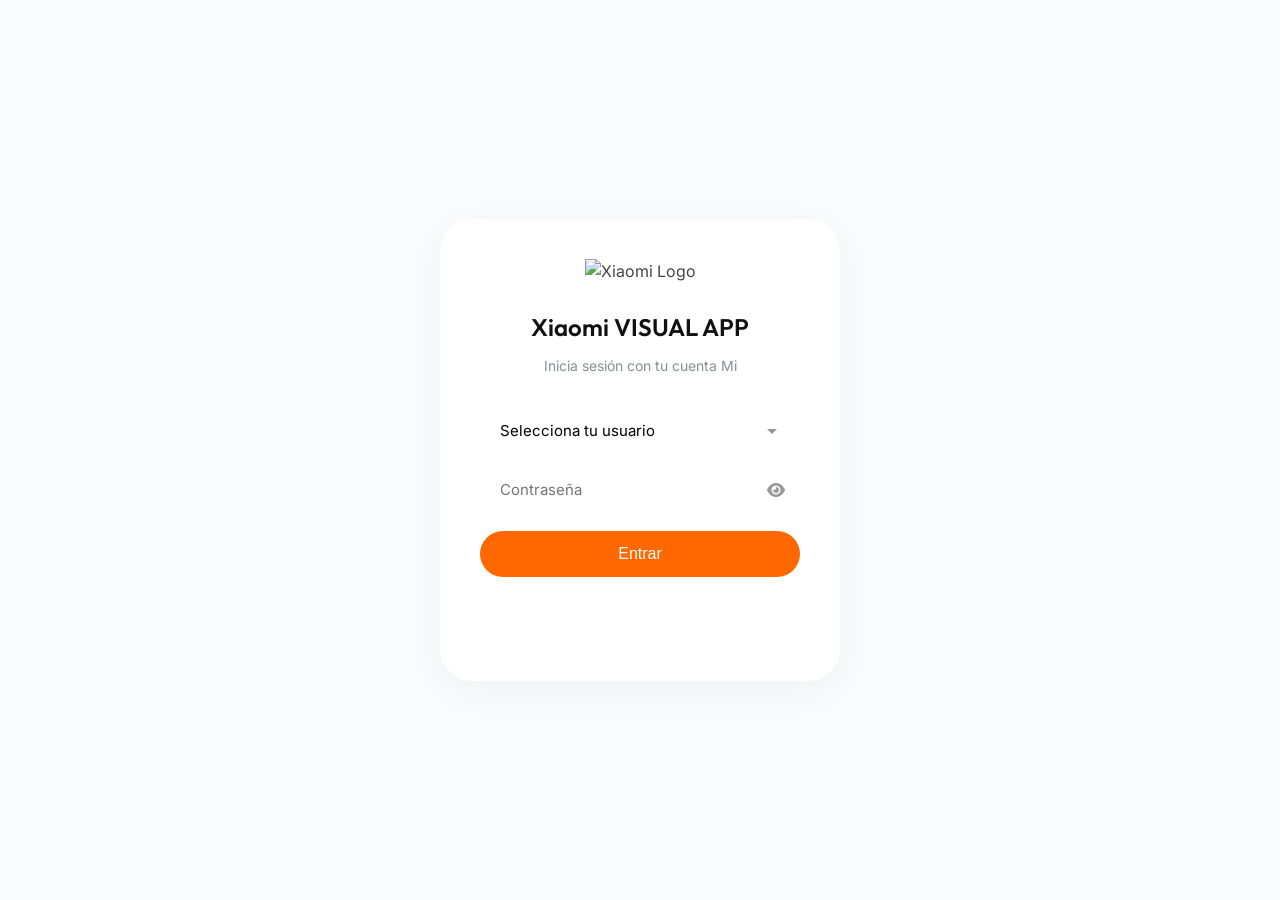
==== index.html @ 2d6f7255 "Add files via upload" ====
<!DOCTYPE html>
<html lang="es">
<head>
    <meta charset="UTF-8">
    <meta name="viewport" content="width=device-width, initial-scale=1.0">
    <title>Xiaomi VISUAL APP</title>
    <link rel="stylesheet" href="style_v128.css?v=143">
    <link href="https://fonts.googleapis.com/css2?family=Inter:wght@300;400;500;600;700&display=swap" rel="stylesheet">
    <link rel="stylesheet" href="https://cdnjs.cloudflare.com/ajax/libs/font-awesome/6.4.0/css/all.min.css">
    <script>
    window.onerror = function(message, source, lineno, colno, error) {
        // Ignorar el molesto y falso "Script error" genérico del navegador causado por bloqueos externos o CORS
        if (String(message).toLowerCase().includes('script error') || lineno === 0) {
            console.warn('⚠️ Aviso de navegador: Ignorado error genérico cross-origin sin contexto.');
            return true; // Evita que salte el banner y silencia el log molesto
        }

        const errorDiv = document.createElement('div');
        errorDiv.style.position = 'fixed';
        errorDiv.style.top = '0';
        errorDiv.style.left = '0';
        errorDiv.style.width = '100%';
        errorDiv.style.background = '#ff4d4f';
        errorDiv.style.color = 'white';
        errorDiv.style.padding = '15px';
        errorDiv.style.zIndex = '999999';
        errorDiv.style.fontSize = '14px';
        errorDiv.style.fontWeight = 'bold';
        errorDiv.style.textAlign = 'center';
        errorDiv.style.boxShadow = '0 4px 10px rgba(0,0,0,0.3)';
        errorDiv.innerHTML = '🚨 ERROR ENCONTRADO: ' + message + ' <br><small>Archivo: ' + source + ' | Línea: ' + lineno + '</small>';
        if (document.body) {
            document.body.appendChild(errorDiv);
        } else if (document.documentElement) {
            document.documentElement.appendChild(errorDiv);
        }
        return false;
    };
    </script>
    <link rel="manifest" href="./manifest.json">
    <script src="https://cdnjs.cloudflare.com/ajax/libs/html2pdf.js/0.10.1/html2pdf.bundle.min.js"></script>
    <script src="https://cdnjs.cloudflare.com/ajax/libs/exceljs/4.3.0/exceljs.min.js"></script>
</head>
<body>
    <div id="login-container" class="view">
        <div class="login-card">
            <img src="logo.png" alt="Xiaomi Logo" class="logo">
            <h1>Xiaomi VISUAL APP</h1>
            <p>Inicia sesión con tu cuenta Mi</p>
            <form id="login-form">
                <select id="login-usuario" required>
                    <option value="" disabled selected>Usuario</option>
                </select>
                <div class="password-container" style="position: relative; width: 100%; margin-bottom: 20px;">
                    <input type="password" id="login-password" placeholder="Contraseña" required style="width: 100%; padding-right: 40px; box-sizing: border-box; margin-bottom: 0;">
                    <i class="fas fa-eye" id="toggle-password" style="position: absolute; right: 15px; top: 50%; transform: translateY(-50%); cursor: pointer; color: #999;"></i>
                </div>
                <button type="submit" class="btn-primary">Entrar</button>
            </form>
            <p id="login-error" class="error-msg"></p>
        </div>
    </div>

    <!-- Main App Container (Hidden by default) -->
    <div id="app-container" class="view hidden">
        <!-- Mobile Top Bar fixed at the top -->
        <header class="mobile-top-bar">
            <div class="mobile-logo-area" style="cursor: pointer;" onclick="document.querySelector('.sidebar-header').click()">
                <img src="logo.png" alt="Logo">
                <span>Xiaomi VISUAL APP</span>
            </div>
            <button id="mobile-logout-btn" class="mobile-logout-icon" title="Cerrar Sesión" onclick="document.getElementById('logout-btn').click()">
                <i class="fas fa-sign-out-alt"></i>
            </button>
        </header>

        <nav class="sidebar">
            <div class="sidebar-header" style="cursor: pointer;">
                <img src="logo.png" alt="Logo">
                <span>Xiaomi VISUAL APP</span>
            </div>
            <ul class="nav-links">
                <li data-target="dashboard" class="active"><i class="fas fa-chart-line"></i> Dashboard</li>
                <li data-target="reportes"><i class="fas fa-clipboard-list"></i> Incidencias</li>
                <!-- <li data-target="lanzamientos"><i class="fas fa-rocket"></i> Lanzamientos</li> -->
                <li data-target="materiales"><i class="fas fa-store"></i> Tiendas</li>
                <li data-target="mensajes" style="position:relative;">
                    <i class="fas fa-bell"></i> Mensajes
                    <span id="msg-nav-badge" class="nav-badge">0</span>
                </li>
                <li id="install-app-btn" style="display: none; background: var(--mi-orange); color: white;"><i class="fas fa-download"></i> Instalar App</li>
                <li id="enable-notif-btn" style="display: none; background: #28a745; color: white;"><i class="fas fa-comment-dots"></i> Activar Alertas</li>
                <li id="logout-btn" class="logout-item"><i class="fas fa-sign-out-alt"></i> Cerrar Sesión</li>
            </ul>
        </nav>

        <main class="content">
            <header class="top-bar">
                <h2 id="view-title">Dashboard</h2>
                <div class="user-info hidden" style="display:none !important;">
                    <span id="user-name">Usuario</span>
                    <span id="user-badge" class="badge">Estandar</span>
                </div>
            </header>

            <!-- View: Dashboard - OVERHAULED PREMIUM -->
            <section id="view-dashboard" class="sub-view">
                
                <div class="dashboard-hero-welcome">
                    <h1 id="welcome-msg">¡Hola, Usuario! ✨</h1>
                    <p><i class="fa fa-chart-line" style="color: var(--mi-orange);"></i> Panel de reportes y lanzamientos</p>
                </div>

                <!-- SECTION 1: INCIDENCIAS GENERALES -->
                <h3 style="margin: 1rem 0; font-size: 1.1rem; color: var(--mi-gray-dark); display: flex; align-items: center; gap: 8px;">
                    <i class="fa fa-chart-pie" style="color: var(--mi-orange)"></i> Resumen Incidencias
                </h3>
                
                <div class="dashboard-grid-composite">
                    <!-- Big Hero Left: Total Global Reports -->
                    <div class="hero-stat-card" onclick="openDashboardModal('all')" style="cursor: pointer; background: linear-gradient(135deg, #fff 0%, #f9f9f9 100%); padding: 2rem;">
                        <span id="stat-total" class="hero-val" style="color: var(--mi-black);">0</span>
                        <small style="margin-top: 1rem; font-weight: 600; color: var(--mi-orange); letter-spacing: 0.5px;">Reportes Totales</small>
                    </div>

                    <!-- Quad Grid Right: Incident Focus (Remapped to User Spec) -->
                    <div class="sub-grid-quad">
                        <div class="stat-card" onclick="openDashboardModal('abierta')" style="cursor:pointer;">
                            <h3><i class="fa fa-exclamation-circle" style="color: #ff4d4f;"></i> Abierta</h3>
                            <p id="stat-incidents-open" style="color: #ff4d4f; font-size: 1.8rem;">0</p>
                        </div>
                        <div class="stat-card" onclick="openDashboardModal('gestionado')" style="cursor:pointer;">
                            <h3><i class="fa fa-hourglass-half" style="color: #faad14;"></i> Gestionado</h3>
                            <p id="stat-incidents-pending" style="color: #faad14; font-size: 1.8rem;">0</p>
                        </div>
                        <div class="stat-card" onclick="openDashboardModal('solucionado')" style="cursor:pointer;">
                            <h3><i class="fa fa-check-circle" style="color: #2ecc71;"></i> Solucionado</h3>
                            <p id="stat-incidents-solved" style="color: #2ecc71; font-size: 1.8rem;">0</p>
                        </div>
                    </div>
                </div> <!-- CLOSE dashboard-grid-composite -->

                <!-- SECTION: DASHBOARD POR CATEGORÍA -->
                <div style="margin-top: 2rem; border-top: 1px solid #eee; padding-top: 2rem;">
                    <div style="display: flex; flex-direction: column; gap: 15px; margin-bottom: 1.5rem;">
                        <h3 style="margin: 0; font-size: 1.1rem; color: var(--mi-gray-dark); display: flex; align-items: center; gap: 8px;">
                            <i class="fa fa-layer-group" style="color: var(--mi-orange)"></i> Incidencias por Categoría
                        </h3>
                    </div>
                    
                    <div class="sub-grid-quad">
                        <div class="stat-card" style="cursor:pointer;" onclick="openDashboardModal('all', 'mobiliario')">
                            <h3><span style="display:inline-block; width: 18px; height: 15px; border-top: 4px solid #1890ff; border-left: 3px solid #1890ff; border-right: 3px solid #1890ff; margin-right: 8px; vertical-align: middle; position: relative; top: -2px; border-radius: 3px 3px 0 0;"></span> Mobiliario</h3>
                            <p id="dash-cat-mobiliario" style="color: #1890ff; font-size: 2rem;">0</p>
                        </div>
                        <div class="stat-card" style="cursor:pointer;" onclick="openDashboardModal('all', 'dispositivo')">
                            <h3><i class="fa fa-mobile-alt" style="color: #52c41a;"></i> Dispositivo</h3>
                            <p id="dash-cat-dispositivo" style="color: #52c41a; font-size: 2rem;">0</p>
                        </div>
                        <div class="stat-card" style="cursor:pointer;" onclick="openDashboardModal('all', 'pantalla')">
                            <h3><i class="fa fa-tv" style="color: #722ed1;"></i> Pantalla Digital</h3>
                            <p id="dash-cat-pantalla" style="color: #722ed1; font-size: 2rem;">0</p>
                        </div>
                        <div class="stat-card" style="cursor:pointer;" onclick="openDashboardModal('all', 'lona')">
                            <h3><i class="fa fa-image" style="color: #faad14;"></i> Lonas</h3>
                            <p id="dash-cat-lonas" style="color: #faad14; font-size: 2rem;">0</p>
                        </div>
                    </div>
                </div>

                <!-- SECTION 2: PROGRESO DE LANZAMIENTOS (SOLO LECTURA) - OCULTO TEMPORALMENTE -->
                <div style="display: none; margin-top: 3rem; border-top: 1px solid #eee; padding-top: 2rem;">
                    <div style="display: flex; flex-direction: column; gap: 15px; margin-bottom: 1.5rem;">
                        <h3 style="margin: 0; font-size: 1.1rem; color: var(--mi-gray-dark); display: flex; align-items: center; gap: 8px;">
                            <i class="fa fa-rocket" style="color: var(--mi-orange)"></i> Progreso de Lanzamientos
                        </h3>
                        <div id="admin-launch-filters" style="display: none; grid-template-columns: 1fr 1fr auto; gap: 8px; width: 100%;">
                            <select id="dash-internal-cuenta" class="capsule-select" style="height: 36px; padding: 0 8px; font-size: 12px; width: 100%;" onchange="window.renderDashboardLaunches()">
                                <option value="all">Cuentas</option>
                            </select>
                            <select id="dash-internal-usuario" class="capsule-select" style="height: 36px; padding: 0 8px; font-size: 12px; width: 100%;" onchange="window.renderDashboardLaunches()">
                                <option value="all">Usuarios</option>
                            </select>
                            <button class="capsule-search-btn" onclick="refreshAllDashboardData()" title="Recargar" style="height: 36px; width: 36px; display: flex; align-items: center; justify-content: center;">
                                <i class="fa fa-sync-alt"></i>
                            </button>
                        </div>
                    </div>
                    
                    <div id="dashboard-launch-grid" style="display: grid; grid-template-columns: 1fr 1fr 1fr; grid-template-rows: auto auto; gap: 15px; margin-top: 15px;">
                        <div class="stat-card" onclick="window.filterLaunchStores('all')" style="cursor:pointer; grid-row: span 2; grid-column: span 1; display: flex; flex-direction: column; justify-content: center; align-items: center; text-align: center;">
                            <h3><i class="fa fa-bullseye" style="color: #1890ff;"></i> Asignadas</h3>
                            <p id="dash-launch-total" style="color: #1890ff; font-size: 3rem; margin-top: 15px;">0</p>
                        </div>
                        <div class="stat-card" onclick="window.filterLaunchStores('done')" style="cursor:pointer; grid-row: span 1; grid-column: span 1; display: flex; flex-direction: column; align-items: center; text-align: center;">
                            <h3><i class="fa fa-check-circle" style="color: #52c41a;"></i> Realizadas</h3>
                            <p id="dash-launch-done" style="color: #52c41a; font-size: 1.8rem; margin-top: 10px;">0</p>
                        </div>
                        <div class="stat-card" onclick="window.filterLaunchStores('pending')" style="cursor:pointer; grid-row: span 1; grid-column: span 1; display: flex; flex-direction: column; align-items: center; text-align: center;">
                            <h3><i class="fa fa-clock" style="color: #faad14;"></i> Pendientes</h3>
                            <p id="dash-launch-pending" style="color: #faad14; font-size: 1.8rem; margin-top: 10px;">0</p>
                        </div>
                        <div class="stat-card" style="grid-row: span 1; grid-column: span 2; background: linear-gradient(135deg, #1890ff 0%, #00bcd4 100%); border: none; display: flex; flex-direction: column; align-items: center; justify-content: center;">
                            <h3 style="color: rgba(255,255,255,0.9); border-bottom: none;"><i class="fa fa-chart-pie" style="color: white;"></i> Avance Total</h3>
                            <p id="dash-launch-percent" style="color: white; font-size: 2.2rem; margin-top: 5px;">0%</p>
                        </div>
                    </div>
                </div>
            </section>


            <!-- View: Reporte Incidencia -->
            <section id="view-reportes" class="sub-view hidden">
                <div class="procedure-container">
                    
                    <!-- BANNER DE ALERTA MODO EDICIÓN -->
                    <div id="editing-mode-banner" class="hidden" style="background: #fff1f0; border: 1px solid #ffa39e; padding: 12px; border-radius: 6px; display: none; align-items: center; justify-content: space-between; margin-bottom: 1.5rem;">
                        <div style="display: flex; align-items: center; gap: 8px; color: #cf1322; font-weight: 600; font-size: 13px;">
                            <i class="fa fa-edit"></i> MODO EDICIÓN: Modificando un reporte ya existente.
                        </div>
                        <button onclick="cancelEditMode()" style="background: transparent; border: 1px solid #cf1322; color: #cf1322; border-radius: 4px; padding: 3px 8px; font-size: 11px; cursor: pointer;">
                            Cancelar y crear nuevo
                        </button>
                    </div>

                    <!-- Paso 0: Selección de Cuenta y Centro -->
                    <div class="level-box active" id="incident-selection-box">
                        <div class="form-grid-2col">
                            <div class="form-group">
                                <label>Cuenta</label>
                                <select class="form-control capsule-select" id="incident-cuenta" onchange="filterStoresByAccount('incident', this.value)">
                                    <option value="" disabled selected>Cargando cuentas...</option>
                                </select>
                            </div>
                            <div class="form-group">
                                <label>Centro</label>
                                <select class="form-control capsule-select" id="incident-centro" onchange="startIncidentProcedure(this.value)" disabled>
                                    <option value="" disabled selected>Primero elige cuenta</option>
                                </select>
                            </div>
                        </div>
                    </div>

                    <!-- Nivel 1: Selección de Categoría Principal -->
                    <div id="category-selection" class="level-box hidden" data-level="1" style="margin-top: 2rem;">
                        <span class="level-label">Categoría</span>
                        <div class="bubble-group">
                            <button class="bubble-btn furniture" onclick="chooseMainCategory('furniture', this)" style="border-color: #1890ff; color: #1890ff;">
                                <span style="display:inline-block; width: 14px; height: 12px; border-top: 3px solid currentColor; border-left: 2px solid currentColor; border-right: 2px solid currentColor; margin-right: 6px; vertical-align: middle; position: relative; top: -1px; border-radius: 2px 2px 0 0;"></span> Mobiliario
                            </button>
                            <button class="bubble-btn device" onclick="chooseMainCategory('device', this)" style="border-color: #52c41a; color: #52c41a;">
                                <i class="fas fa-mobile-alt" style="margin-right: 6px;"></i> Dispositivo
                            </button>
                            <button class="bubble-btn screen" onclick="chooseMainCategory('screen', this)" style="border-color: #722ed1; color: #722ed1;">
                                <span style="display:inline-block; width: 10px; height: 16px; border: 2px solid currentColor; border-radius: 2px; margin-right: 6px; vertical-align: text-bottom; position: relative; top: -2px;"></span> Pantalla Digital
                            </button>
                            <button class="bubble-btn lona" onclick="chooseMainCategory('lona', this)" style="border-color: #ff4d4f; color: #ff4d4f;">
                                <span style="display:inline-block; width: 16px; height: 10px; border: 2px solid currentColor; border-radius: 2px; margin-right: 6px; vertical-align: middle; position: relative;"></span> Lona
                            </button>
                        </div>
                    </div>

                    <div id="furniture-procedure" class="hidden" style="margin-top: 2rem;">
                        <div class="procedure-col furniture-col" style="width: 100%;">
                            <div id="furniture-l2" class="level-box hidden" data-level="2">
                                <span class="level-label">Subcategoría</span>
                                <div class="bubble-group">
                                    <button class="bubble-btn sub" onclick="selectLevel('furniture', 2, 'COLUMNA')">COLUMNA</button>
                                    <button class="bubble-btn sub" onclick="selectLevel('furniture', 2, 'MURO')">MURO</button>
                                    <button class="bubble-btn sub" onclick="selectLevel('furniture', 2, 'MESA')">MESA</button>
                                    <button class="bubble-btn sub" onclick="selectLevel('furniture', 2, 'SUELO')">SUELO</button>
                                    <button class="bubble-btn sub" onclick="selectLevel('furniture', 2, 'LINEAL')">LINEAL</button>
                                    <button class="bubble-btn sub" onclick="selectLevel('furniture', 2, 'OTROS')">OTROS</button>
                                </div>
                            </div>

                            <div id="furniture-l3" class="level-box hidden" data-level="3">
                                <span class="level-label">Motivo</span>
                                <div class="bubble-group">
                                    <button class="bubble-btn reason" onclick="selectLevel('furniture', 3, 'IDIOMA')">IDIOMA</button>
                                    <button class="bubble-btn reason" onclick="selectLevel('furniture', 3, 'NO RECIBIDO')">NO RECIBIDO</button>
                                    <button class="bubble-btn reason" onclick="selectLevel('furniture', 3, 'DETERIORO')">DETERIORO</button>
                                    <button class="bubble-btn reason" onclick="selectLevel('furniture', 3, 'ILUMINACIÓN')">ILUMINACIÓN</button>
                                    <button class="bubble-btn reason" onclick="selectLevel('furniture', 3, 'ALARMADO')">ALARMADO</button>
                                    <button class="bubble-btn reason" onclick="selectLevel('furniture', 3, 'OTROS')">OTROS</button>
                                </div>
                            </div>
                        </div>
                        
                        <!-- Final Level Mobiliario Compacted -->
                        <div id="final-level-furniture" class="form-container hidden" style="max-width: 100%; margin-top: 2rem;">
                            <form onsubmit="submitFinalReport(event, 'furniture')">
                                <div class="form-grid-2col" style="gap: 1.5rem; margin-bottom: 1.5rem; align-items: start;">
                                    <!-- Columna 1: Artículos/Alarmado y Comentarios -->
                                    <div class="form-group" style="display: flex; flex-direction: column; gap: 1.5rem;">
                                        
                                        <!-- Caja de Artículos y Cantidad (Solo para Alarmado) -->
                                        <div id="furniture-alarmado-fields" style="display: none; background: #fff; border: 1px solid var(--mi-border); padding: 1rem; border-radius: 10px; box-shadow: 0 2px 8px rgba(0,0,0,0.02);">
                                            <label style="font-weight:700; color:var(--mi-orange); display:flex; align-items:center; gap:6px; margin-bottom:1rem;">
                                                <i class="fas fa-box-open"></i> Artículos y Cantidad
                                            </label>
                                            
                                            <div style="display: flex; gap: 6px; align-items: flex-end; margin-bottom: 1rem;">
                                                <div style="flex: 1;">
                                                    <select id="furn-rep-modelo" class="form-control" style="font-size: 12px; height: 35px;">
                                                        <option value="" disabled selected>Buscando modelos...</option>
                                                    </select>
                                                </div>
                                                <div style="width: 60px;">
                                                    <input type="number" id="furn-rep-cantidad" class="form-control" min="1" value="1" style="font-size: 13px; height: 35px; text-align: center;" title="Cantidad">
                                                </div>
                                                <button type="button" onclick="addAlarmadoToList()" style="background: var(--mi-orange); color: white; border: none; border-radius: 4px; height: 35px; width: 35px; cursor: pointer; font-weight: bold; font-size: 1.2rem; display: flex; align-items: center; justify-content: center;">+</button>
                                            </div>
                                            
                                            <div id="furn-alarmado-selected-list" style="max-height: 100px; overflow-y: auto; background: #f9f9f9; padding: 0.5rem; border-radius: 6px; display: flex; flex-direction: column; gap: 5px;">
                                                <p id="no-alarmados-msg" style="font-style: italic; color: #999; margin: 0; font-size: 11px;">Ningún modelo añadido aún.</p>
                                            </div>
                                        </div>
                                        
                                        <!-- Comentarios -->
                                        <div>
                                            <label style="font-weight: 600; color: #666; font-size: 0.85rem; display:flex; align-items:center; gap:6px; margin-bottom:0.5rem;"><i class="fas fa-comment-alt"></i> COMENTARIOS</label>
                                            <textarea class="rep-desc" rows="3" placeholder="Escribe aquí cualquier detalle necesario..." style="resize: none; border-radius: 8px; font-size: 0.9rem; border: 1px solid var(--mi-border); padding: 0.8rem; width: 100%; box-sizing: border-box;"></textarea>
                                        </div>
                                    </div>
                                    
                                    <!-- Columna 2: Envío y Fotos -->
                                    <div class="form-group" style="display: flex; flex-direction: column; gap: 1.5rem;">
                                        
                                        <!-- Envío -->
                                        <div>
                                            <label style="font-weight: 600; color: #666; font-size: 0.85rem; display:flex; align-items:center; gap:6px; margin-bottom:0.5rem;"><i class="fas fa-truck"></i> ¿DÓNDE ENVIAR EL MATERIAL? <span style="color:red;">*</span></label>
                                            <select class="form-control rep-enviar" required style="font-size: 0.9rem; border-radius: 8px; height: 42px; border: 1px solid var(--mi-border); padding: 0 1rem; width: 100%;">
                                                <option value="" disabled selected>Seleccione destino...</option>
                                                <option value="Tienda">Tienda</option>
                                                <option value="GPV">GPV</option>
                                                <option value="Recoger en almacén">Recoger en almacén</option>
                                                <option value="No se necesita enviar material">No se necesita enviar material</option>
                                            </select>
                                            
                                            <!-- Info de lista solo visible con Alarmado -->
                                            <div id="furn-alarmado-info" style="display:none; margin-top: 1rem; padding: 0.8rem; background: #e6f7ff; border: 1px solid #91d5ff; border-radius: 6px; font-size: 0.85rem; color: #0050b3; display: flex; align-items: flex-start; gap: 8px;">
                                                <i class="fas fa-info-circle" style="margin-top: 2px;"></i>
                                                <div>Recuerda añadir al menos 1 artículo en la caja de la izquierda.</div>
                                            </div>
                                        </div>
                                        
                                        <!-- Reporte Fotográfico -->
                                        <div style="position:relative;">
                                            <label style="font-weight: 600; color: #666; font-size: 0.85rem; display:flex; align-items:center; gap:6px; margin-bottom:0.5rem;"><i class="fas fa-camera"></i> REPORTE FOTOGRÁFICO</label>
                                        <div style="display: flex; gap: 10px; margin-top: 10px; margin-bottom: 10px;">
                                            <button type="button" class="btn-photo-upload" onclick="document.getElementById('furn-file-cam').click()"><i class="fas fa-camera"></i> Abrir Cámara</button>
                                            <button type="button" class="btn-photo-upload" onclick="document.getElementById('furn-file-gal').click()"><i class="fas fa-images"></i> Abrir Galería</button>
                                        </div>
                                        <input type="file" id="furn-file-cam" accept="image/*" capture="environment" onchange="handleIncidentPhotos(this, 'furniture')" style="display: none;">
                                        <input type="file" id="furn-file-gal" multiple accept="image/*" onchange="handleIncidentPhotos(this, 'furniture')" style="display: none;">
                                        <div id="incident-thumbnails-furniture" class="thumbnail-container" style="display: flex; flex-wrap: wrap; gap: 10px; margin-top: 10px;"></div>
                                        <small id="incident-uploading-msg-furniture" style="display: none; color: var(--mi-orange); font-weight: 600;"><i class="fas fa-spinner fa-spin"></i> Subiendo fotos...</small>
                                    </div>
                                </div>
                                <!-- FIX: se restaura el cierre que faltaba del contenedor de 2 columnas -->
                                </div>
                                <button type="submit" class="btn-primary" style="width: 100%; padding: 1rem; font-size: 1rem;">
                                    <i class="fas fa-paper-plane"></i> Enviar Reporte de Mobiliario
                                </button>
                            </form>
                        </div>
                    </div>
                </div>

                    <!-- Procedimiento Pantalla REDISEÑADO COMPACTO -->
                    <div id="screen-procedure" class="hidden" style="margin-top: 2rem;">
                        <div id="final-level-screen" class="form-container" style="max-width: 100%; margin-top: 2rem;">
                            <form onsubmit="submitFinalReport(event, 'screen')">
                                <div class="form-grid-2col" style="gap: 1.5rem; margin-bottom: 1.5rem; align-items: start;">
                                    <!-- Comentario -->
                                    <div class="form-group">
                                        <label style="font-weight: 600; display:block;"><i class="fas fa-comment-alt"></i> Comentario *</label>
                                        <textarea class="rep-desc" rows="4" required placeholder="Describe la incidencia de la pantalla..." style="margin-top: 0.5rem; resize: none;"></textarea>
                                    </div>

                                    <!-- Fotos -->
                                    <div class="form-group" style="position:relative;">
                                        <label style="font-weight: 600; display: block;"><i class="fas fa-camera"></i> Reporte fotográfico *</label>
                                        <div style="display: flex; gap: 10px; margin-top: 10px; margin-bottom: 10px;">
                                            <button type="button" class="btn-photo-upload" onclick="document.getElementById('screen-file-cam').click()"><i class="fas fa-camera"></i> Abrir Cámara</button>
                                            <button type="button" class="btn-photo-upload" onclick="document.getElementById('screen-file-gal').click()"><i class="fas fa-images"></i> Abrir Galería</button>
                                        </div>
                                        <input type="file" id="screen-file-cam" accept="image/*" capture="environment" onchange="handleIncidentPhotos(this, 'screen')" style="display: none;">
                                        <input type="file" id="screen-file-gal" multiple accept="image/*" onchange="handleIncidentPhotos(this, 'screen')" style="display: none;">
                                        
                                        <div id="drop-zone-screen" style="display:none;"></div>
                                        <div id="incident-thumbnails-screen" class="thumbnail-container" style="display: flex; flex-wrap: wrap; gap: 10px; margin-top: 10px;"></div>
                                        <small id="incident-uploading-msg-screen" style="display: none; color: var(--mi-orange); font-weight: 600;"><i class="fas fa-spinner fa-spin"></i> Subiendo fotos...</small>
                                    </div>
                                </div>
                                <button type="submit" class="btn-primary" style="width: 100%; padding: 1rem; font-size: 1rem;">
                                    <i class="fas fa-paper-plane"></i> Enviar Reporte de Pantalla Digital
                                </button>
                            </form>
                        </div>
                    </div>

                    <!-- Procedimiento Dispositivo REDISEÑADO COMPACTO -->
                    <div id="device-procedure" class="hidden" style="margin-top: 2rem;">
                        <div class="procedure-col device-col" style="width: 100%;">
                            
                            <div id="device-l2" class="level-box hidden" data-level="2">
                                <span class="level-label">Tipología</span>
                                <div class="bubble-group">
                                    <button class="bubble-btn tipology" onclick="selectDeviceTipology('LDU', this)">LDU</button>
                                    <button class="bubble-btn tipology" onclick="selectDeviceTipology('DUMMY', this)">DUMMY</button>
                                    <button class="bubble-btn tipology" onclick="selectDeviceTipology('POSM', this)">POSM</button>
                                </div>
                            </div>
                            
                            <div id="device-l3" class="level-box hidden" data-level="3">
                                <span class="level-label">Subcategoría</span>
                                <div id="device-subcategories-group" class="bubble-group"></div>
                            </div>

                            <!-- EL MOTIVO AHORA VIENE AQUÍ DIRECTAMENTE TRAS LA SUBCATEGORIA -->
                            <div id="device-l4" class="level-box hidden" data-level="4" style="margin-bottom: 2rem;">
                                <span class="level-label">Motivo</span>
                                <div class="bubble-group">
                                    <button class="bubble-btn reason" onclick="selectLevel('device', 4, 'Dañado')">Dañado</button>
                                    <button class="bubble-btn reason" onclick="selectLevel('device', 4, 'Incorrecto')">Incorrecto</button>
                                    <button class="bubble-btn reason" onclick="selectLevel('device', 4, 'Robado')">Robado</button>
                                    <button class="bubble-btn reason" onclick="selectLevel('device', 4, 'No recibido')">No recibido</button>
                                </div>
                            </div>
                        </div>

                        <!-- Bloque Final Super Compacto en 2 Columnas -->
                        <div id="final-level-device" class="form-container hidden" style="max-width: 100%; margin-top: 0;">
                            <form onsubmit="submitFinalReport(event, 'device')">
                                
                                <!-- FILA 1: Artículos + Destino -->
                                <div class="form-grid-2col" style="gap: 1.5rem; margin-bottom: 1.5rem;">
                                    
                                    <!-- COLUMNA 1: GESTION DE ARTICULOS -->
                                    <div class="form-group" id="device-models-box" style="background: #fff; border: 1px solid var(--mi-border); padding: 1rem; border-radius: 10px; box-shadow: 0 2px 8px rgba(0,0,0,0.02);">
                                        <label style="font-weight:700; color:var(--mi-orange); display:flex; align-items:center; gap:6px; margin-bottom:1rem;">
                                            <i class="fas fa-box-open"></i> Artículos y Cantidad
                                        </label>
                                        
                                        <div style="display: flex; gap: 6px; align-items: flex-end; margin-bottom: 1rem;">
                                            <div style="flex: 1;">
                                                <select id="device-selector-dropdown" class="form-control" style="font-size: 12px; height: 35px;">
                                                    <option value="">Seleccione modelo...</option>
                                                </select>
                                                <input type="text" id="device-selector-custom" class="form-control hidden" placeholder="Nombre del artículo..." style="font-size: 12px; height: 35px; border-bottom: 2px solid var(--mi-orange);">
                                            </div>
                                            <div style="width: 60px;">
                                                <input type="number" id="device-quantity-input" class="form-control" min="1" value="1" style="font-size: 13px; height: 35px; text-align: center;" title="Cantidad">
                                            </div>
                                            <button type="button" onclick="addDeviceToList()" style="background: var(--mi-orange); color: white; border: none; border-radius: 4px; height: 35px; width: 35px; cursor: pointer; font-weight: bold; font-size: 1.2rem; display: flex; align-items: center; justify-content: center;">+</button>
                                        </div>
                                        
                                        <div id="device-selected-list" style="max-height: 100px; overflow-y: auto; background: #f9f9f9; padding: 0.5rem; border-radius: 6px; display: flex; flex-direction: column; gap: 5px;">
                                            <p id="no-devices-msg" style="font-style: italic; color: #999; margin: 0; font-size: 11px;">Ningún modelo añadido.</p>
                                        </div>
                                    </div>

                                    <!-- COLUMNA 2: LOGISTICA -->
                                    <div class="form-group" style="padding-top: 1rem;">
                                        <label style="font-weight:600; color:var(--mi-gray-dark); display:flex; align-items:center; gap:6px;">
                                            <i class="fas fa-truck"></i> ¿Dónde enviar el material? <span style="color:red;">*</span>
                                        </label>
                                        <select class="form-control rep-enviar" required style="margin-top: 0.5rem; height: 42px;">
                                            <option value="" disabled selected>Seleccione destino...</option>
                                            <option value="Tienda">Tienda</option>
                                            <option value="GPV">GPV</option>
                                            <option value="Recoger en almacén">Recoger en almacén</option>
                                            <option value="No se necesita enviar material">No se necesita enviar material</option>
                                        </select>
                                        <div style="margin-top: 1rem; background:#e6f7ff; padding: 0.8rem; border-radius:8px; font-size:12px; color:#0050b3; border:1px solid #91d5ff; display:flex; gap:8px; align-items:center;">
                                            <i class="fas fa-info-circle" style="font-size:1.1rem;"></i>
                                            <span>Recuerda añadir al menos 1 artículo en la caja de la izquierda.</span>
                                        </div>
                                    </div>
                                </div>

                                <!-- FILA 2: Comentarios + Fotos -->
                                <div class="form-grid-2col" style="gap: 1.5rem; margin-bottom: 2rem; align-items: start;">
                                    
                                    <!-- COLUMNA 1: COMENTARIOS -->
                                    <div class="form-group">
                                        <label style="font-weight: 600;"><i class="fas fa-comment-alt"></i> Comentarios</label>
                                        <textarea class="rep-desc" rows="5" placeholder="Escribe aquí cualquier detalle necesario..." style="margin-top: 0.5rem; resize: none;"></textarea>
                                    </div>

                                    <!-- COLUMNA 2: FOTOS -->
                                    <div class="form-group">
                                        <label style="font-weight: 600; display: block;"><i class="fas fa-camera"></i> Reporte fotográfico</label>
                                        <div style="display: flex; gap: 10px; margin-top: 10px; margin-bottom: 10px;">
                                            <button type="button" class="btn-photo-upload" onclick="document.getElementById('dev-file-cam').click()"><i class="fas fa-camera"></i> Abrir Cámara</button>
                                            <button type="button" class="btn-photo-upload" onclick="document.getElementById('dev-file-gal').click()"><i class="fas fa-images"></i> Abrir Galería</button>
                                        </div>
                                        <input type="file" id="dev-file-cam" accept="image/*" capture="environment" onchange="handleIncidentPhotos(this, 'device')" style="display: none;">
                                        <input type="file" id="dev-file-gal" multiple accept="image/*" onchange="handleIncidentPhotos(this, 'device')" style="display: none;">
                                        <div id="incident-thumbnails-device" class="thumbnail-container" style="display: flex; flex-wrap: wrap; gap: 8px; margin-top: 10px;"></div>
                                        <small id="incident-uploading-msg-device" style="display: none; color: var(--mi-orange); font-weight:600;"><i class="fas fa-spinner fa-spin"></i> Subiendo...</small>
                                    </div>
                                </div>

                                <button type="submit" class="btn-primary" style="width: 100%; padding: 1rem; font-size: 1.1rem; font-weight: 700;">
                                    <i class="fas fa-check-circle"></i> Confirmar y Enviar Reporte
                                </button>
                            </form>
                        </div>
                    </div>

                    <!-- Procedimiento Lona -->
                    <div id="lona-procedure" class="hidden" style="margin-top: 2rem;">
                        <div class="procedure-col lona-col" style="width: 100%;">
                            
                            <div id="lona-l2" class="level-box hidden" data-level="2">
                                <span class="level-label">Tipología</span>
                                <div class="bubble-group">
                                    <button class="bubble-btn tipology" onclick="selectLevel('lona', 2, 'Top Table')">Top Table</button>
                                    <button class="bubble-btn tipology" onclick="selectLevel('lona', 2, 'Lightbox Column')">Lightbox Column</button>
                                    <button class="bubble-btn tipology" onclick="selectLevel('lona', 2, 'Lightbox Wall')">Lightbox Wall</button>
                                </div>
                            </div>
                            
                            <div id="lona-l3" class="level-box hidden" data-level="3" style="margin-bottom: 2rem;">
                                <span class="level-label">Motivo</span>
                                <div class="bubble-group">
                                    <button class="bubble-btn reason" onclick="selectLevel('lona', 3, 'Medidas')">Medidas</button>
                                    <button class="bubble-btn reason" onclick="selectLevel('lona', 3, 'Roto')">Roto</button>
                                    <button class="bubble-btn reason" onclick="selectLevel('lona', 3, 'Deterioro')">Deterioro</button>
                                    <button class="bubble-btn reason" onclick="selectLevel('lona', 3, 'No Recibido')">No Recibido</button>
                                    <button class="bubble-btn reason" onclick="selectLevel('lona', 3, 'Idioma')">Idioma</button>
                                </div>
                            </div>
                        </div>

                        <!-- Bloque Final Lona -->
                        <div id="final-level-lona" class="form-container hidden" style="max-width: 100%; margin-top: 0;">
                            <form onsubmit="submitFinalReport(event, 'lona')">
                                <div class="form-grid-2col" style="gap: 1.5rem; margin-bottom: 1.5rem; align-items: start;">
                                    
                                    <!-- COLUMNA 1: GESTION DE ARTICULOS -->
                                    <div class="form-group" id="lona-models-box" style="background: #fff; border: 1px solid var(--mi-border); padding: 1rem; border-radius: 10px; box-shadow: 0 2px 8px rgba(0,0,0,0.02);">
                                        <label style="font-weight:700; color:var(--mi-orange); display:flex; align-items:center; gap:6px; margin-bottom:1rem;">
                                            <i class="fas fa-box-open"></i> Modelo y Cantidad
                                        </label>
                                        
                                        <div style="display: flex; gap: 6px; align-items: flex-end; margin-bottom: 1rem;">
                                            <div style="flex: 1;">
                                                <select id="lona-selector-dropdown" class="form-control" style="font-size: 12px; height: 35px;" onchange="handleLonaDropdownChange(this)">
                                                    <option value="">Seleccione modelo...</option>
                                                </select>
                                                <input type="text" id="lona-selector-custom" class="form-control hidden" placeholder="Escribir modelo..." style="display: none; font-size: 12px; height: 35px; margin-top: 5px; border: 1px solid var(--mi-border);">
                                            </div>
                                            <div style="width: 60px;">
                                                <input type="number" id="lona-quantity-input" class="form-control" min="1" value="1" style="font-size: 13px; height: 35px; text-align: center;" title="Cantidad">
                                            </div>
                                            <button type="button" onclick="addLonaToList()" style="background: var(--mi-orange); color: white; border: none; border-radius: 4px; height: 35px; width: 35px; cursor: pointer; font-weight: bold; font-size: 1.2rem; display: flex; align-items: center; justify-content: center;">+</button>
                                        </div>
                                        
                                        <div id="lona-selected-list" style="max-height: 100px; overflow-y: auto; background: #f9f9f9; padding: 0.5rem; border-radius: 6px; display: flex; flex-direction: column; gap: 5px;">
                                            <p id="no-lonas-msg" style="font-style: italic; color: #999; margin: 0; font-size: 11px;">Ningún modelo añadido.</p>
                                        </div>
                                    </div>

                                    <!-- COLUMNA 2: LOGISTICA -->
                                    <div class="form-group" style="padding-top: 1rem;">
                                        <label style="font-weight:600; color:var(--mi-gray-dark); display:flex; align-items:center; gap:6px;">
                                            <i class="fas fa-truck"></i> ¿Dónde enviar el material? <span style="color:red;">*</span>
                                        </label>
                                        <select class="form-control rep-enviar" required style="margin-top: 0.5rem; height: 42px;">
                                            <option value="" disabled selected>Seleccione destino...</option>
                                            <option value="Tienda">Tienda</option>
                                            <option value="GPV">GPV</option>
                                            <option value="Recoger en almacén">Recoger en almacén</option>
                                            <option value="No se necesita enviar material">No se necesita enviar material</option>
                                        </select>
                                    </div>
                                </div>

                                <!-- FILA 2: Comentarios + Fotos -->
                                <div class="form-grid-2col" style="gap: 1.5rem; margin-bottom: 2rem; align-items: start;">
                                    <!-- COLUMNA 1: COMENTARIOS -->
                                    <div class="form-group">
                                        <label style="font-weight: 600; display:block;"><i class="fas fa-comment-alt"></i> Comentarios adicionales</label>
                                        <textarea class="rep-desc" rows="5" placeholder="Escribe aquí cualquier detalle..." style="margin-top: 0.5rem; resize: none;"></textarea>
                                    </div>

                                    <!-- COLUMNA 2: FOTOS -->
                                    <div class="form-group" style="position:relative;">
                                        <label style="font-weight: 600; display: block;"><i class="fas fa-camera"></i> Reporte fotográfico</label>
                                        <div style="display: flex; gap: 10px; margin-top: 10px; margin-bottom: 10px;">
                                            <button type="button" class="btn-photo-upload" onclick="document.getElementById('lona-file-cam').click()"><i class="fas fa-camera"></i> Cámara</button>
                                            <button type="button" class="btn-photo-upload" onclick="document.getElementById('lona-file-gal').click()"><i class="fas fa-images"></i> Galería</button>
                                        </div>
                                        <input type="file" id="lona-file-cam" accept="image/*" capture="environment" onchange="handleIncidentPhotos(this, 'lona')" style="display: none;">
                                        <input type="file" id="lona-file-gal" multiple accept="image/*" onchange="handleIncidentPhotos(this, 'lona')" style="display: none;">
                                        <div id="incident-thumbnails-lona" class="thumbnail-container" style="display: flex; flex-wrap: wrap; gap: 10px; margin-top: 10px;"></div>
                                        <small id="incident-uploading-msg-lona" style="display: none; color: var(--mi-orange); font-weight: 600;"><i class="fas fa-spinner fa-spin"></i> Subiendo fotos...</small>
                                    </div>
                                </div>
                                <button type="submit" class="btn-primary" style="width: 100%; padding: 1rem; font-size: 1.1rem; font-weight: 700;">
                                    <i class="fas fa-check-circle"></i> Confirmar y Enviar Reporte
                                </button>
                            </form>
                        </div>
                    </div>

                <div style="border-top: 2px dashed #ddd; margin: 4rem 0;"></div>

                <!-- HISTORIAL DE INCIDENCIAS -->
                <div class="recent-table" style="margin-bottom: 3rem; background: white; border-radius: 12px; box-shadow: 0 4px 20px rgba(0,0,0,0.05); padding: 20px;">
                    <div style="display: flex; flex-wrap: wrap; gap: 1rem; justify-content: space-between; align-items: center; margin-bottom: 1.5rem;">
                        <h3 id="dashboard-table-title" style="margin: 0;"><i class="fa fa-history" style="color: var(--mi-orange); font-size: 1.2rem;"></i> Historial de Incidencias</h3>
                        <div class="dash-history-filters" style="display: flex; gap: 8px; flex-wrap: nowrap; align-items: center;">
                            <select id="dash-filter-cuenta" class="capsule-select" style="width: auto !important; min-width: 140px; height: 36px; padding: 0 8px; font-size: 12px;" onchange="filterDashboardTable()">
                                <option value="all">Todas Cuentas</option>
                            </select>
                            <input type="text" list="dash-filter-tienda-list" id="dash-filter-tienda" class="capsule-select" placeholder="Todas Tiendas" style="width: auto !important; min-width: 140px; height: 36px; padding: 0 8px; font-size: 12px;" oninput="filterDashboardTable()" onchange="filterDashboardTable()">
                            <datalist id="dash-filter-tienda-list"></datalist>
                            <select id="dash-filter-tipo" class="capsule-select" style="width: auto !important; min-width: 120px; height: 36px; padding: 0 8px; font-size: 12px;" onchange="filterDashboardTable()">
                                <option value="all">Todos Tipos</option>
                                <option value="dispositivo">Dispositivo</option>
                                <option value="mobiliario">Mobiliario</option>
                                <option value="pantalla">Pantalla Digital</option>
                                <option value="lona">Lona</option>
                            </select>
                            <select id="dash-filter-usuario" class="capsule-select" style="display: none; width: auto !important; min-width: 140px; height: 36px; padding: 0 8px; font-size: 12px;" onchange="filterDashboardTable()">
                                <option value="all">Todos Usuarios</option>
                            </select>
                            <select id="dash-filter-estado" class="capsule-select" style="width: auto !important; min-width: 120px; height: 36px; padding: 0 8px; font-size: 12px;" onchange="filterDashboardTable()">
                                <option value="all">Todos Estados</option>
                                <option value="abierta">Abierta</option>
                                <option value="gestionado">Gestionado</option>
                                <option value="solucionado">Solucionado</option>
                            </select>
                            <button onclick="clearDashboardFilters()" title="Limpiar Filtros" style="height: 36px; width: 36px; border-radius: 50%; border: 1px solid #e0e0e0; background: #fff; color: #888; cursor: pointer; display: flex; align-items: center; justify-content: center; transition: all 0.2s; flex-shrink: 0;" onmouseover="this.style.color='var(--mi-orange)'; this.style.borderColor='var(--mi-orange)';" onmouseout="this.style.color='#888'; this.style.borderColor='#e0e0e0';">
                                <i class="fas fa-eraser"></i>
                            </button>
                        </div>
                    </div>
                    <div style="overflow-x: auto;">
                        <table id="recent-reports-table">
                            <thead>
                                <tr>
                                    <th>Fecha</th>
                                    <th id="th-usuario">Usuario</th>
                                    <th>Cuenta</th>
                                    <th>Tienda</th>
                                    <th>Tipo</th>
                                    <th style="cursor: pointer; user-select: none; white-space: nowrap;" onclick="sortDashboardByTime()">
                                        Tiempo <i id="sort-tiempo-icon" class="fas fa-sort-numeric-down-alt" style="color: var(--mi-orange);"></i>
                                    </th>
                                    <th>Estado</th>
                                    <th style="text-align:center;">Acciones</th>
                                </tr>
                            </thead>
                            <tbody></tbody>
                        </table>
                    </div>
                </div>

            </section>

            <!-- View: Mensajes & Notificaciones -->
            <section id="view-mensajes" class="sub-view hidden">
                <!-- Mobile segmented control toggle -->
                <div class="mobile-messages-toggle-wrapper">
                    <div class="segmented-control">
                        <button class="segmented-btn active" id="btn-toggle-inbox" onclick="toggleMobileMessagesView('inbox')">
                            <i class="fas fa-inbox"></i> Bandeja
                        </button>
                        <button class="segmented-btn" id="btn-toggle-compose" onclick="toggleMobileMessagesView('compose')">
                            <i class="fas fa-pen-nib"></i> Redactar
                        </button>
                    </div>
                </div>

                <div class="form-grid-2col" id="messages-form-grid" style="gap: 2rem; margin-top: 1rem; grid-template-columns: 1fr 2fr;">
                    <!-- COLUMNA IZQUIERDA: REDACTAR -->
                    <div class="procedure-container" style="margin-bottom: 0; align-self: flex-start; position: sticky; top: 20px;">
                        <h3 style="margin-top: 0; margin-bottom: 1.5rem; font-size: 1.1rem; color: var(--mi-black); border-bottom: 2px solid var(--mi-orange); padding-bottom: 8px; display: inline-block;">
                            <i class="fas fa-pen-nib" style="color: var(--mi-orange); margin-right: 6px;"></i> Redactar Mensaje
                        </h3>
                        
                        <form id="msg-compose-form" onsubmit="handleSendMessage(event)">
                            <div class="form-group" style="margin-bottom: 1.25rem;">
                                <label style="font-weight:600; margin-bottom: 0.4rem; font-size: 12px; display: block; color: var(--mi-gray-dark);">Enviar a:</label>
                                <select id="msg-destinatario" class="form-control" required style="width: 100%; height: 42px; border-radius: 8px; border: 1px solid var(--mi-border); background: #fafafa;" onchange="window.loadMessagingMotivos()">
                                    <option value="" disabled selected>Cargando destinatarios...</option>
                                </select>
                            </div>
                            
                            <div class="form-group" style="margin-bottom: 1.25rem;">
                                <label style="font-weight:600; margin-bottom: 0.4rem; font-size: 12px; display: block; color: var(--mi-gray-dark);">Motivo:</label>
                                <select id="msg-motivo" class="form-control" style="width: 100%; height: 42px; border-radius: 8px; border: 1px solid var(--mi-border); background: #fafafa; margin-bottom: 8px;" onchange="handleMotivoChange(this)">
                                    <option value="" selected>Sin motivo / General</option>
                                    <option value="nuevo">Escribir nuevo motivo...</option>
                                </select>
                                <input type="text" id="msg-custom-motivo" class="form-control" placeholder="Especifica el motivo brevemente" style="display: none; width: 100%; height: 42px; border-radius: 8px; border: 1px solid var(--mi-border); background: #fafafa;" maxlength="80">
                            </div>
                            
                            <div class="form-group" style="margin-bottom: 1.5rem; position: relative;">
                                <label style="font-weight:600; margin-bottom: 0.4rem; font-size: 12px; display: block; color: var(--mi-gray-dark);">Contenido (Max. 200 caracteres):</label>
                                <textarea id="msg-texto" class="form-control" required maxlength="200" oninput="updateCharCounter(this)" placeholder="Escribe tu mensaje aquí..." style="width: 100%; height: 120px; border-radius: 8px; border: 1px solid var(--mi-border); padding: 12px; font-family: inherit; resize: none; background: #fafafa; font-size:13px;"></textarea>
                                <small id="msg-char-counter" style="position: absolute; bottom: -18px; right: 5px; font-size: 10px; color: #aaa; font-weight: 600;">0 / 200</small>
                            </div>
                            
                            <button type="submit" id="msg-submit-btn" class="btn-primary" style="background: var(--mi-orange); width: 100%; height: 42px; border-radius: 8px; font-weight: 600; cursor: pointer; border: none; display: flex; align-items: center; justify-content: center; gap: 8px; color: white; transition: transform 0.15s ease;">
                                <i class="fas fa-paper-plane"></i> Enviar Mensaje
                            </button>
                        </form>
                    </div>
                    
                    <!-- COLUMNA DERECHA: BANDEJA DE ENTRADA -->
                    <div class="procedure-container" style="margin-bottom: 0; min-height: 400px;">
                        <div style="display: flex; justify-content: space-between; align-items: center; border-bottom: 1px solid var(--mi-border); padding-bottom: 1rem; margin-bottom: 1.5rem;">
                            <div style="display: flex; align-items: center; gap: 15px;">
                                <h3 style="margin: 0; font-size: 1.1rem;">Bandeja de Mensajes</h3>
                                <button type="button" id="mark-all-read-btn" onclick="window.handleMarkAllRead()" style="background: none; border: 1px solid var(--mi-orange); color: var(--mi-orange); padding: 4px 10px; font-size: 11px; font-weight: 600; border-radius: 12px; cursor: pointer; display: none; transition: all 0.2s;">
                                    <i class="fas fa-check-double" style="margin-right: 4px;"></i> Marcar todo leído
                                </button>
                            </div>
                            
                            <!-- Filtros Píldora -->
                            <div style="display: flex; gap: 8px; background: #f0f2f5; padding: 4px; border-radius: 30px;">
                                <button type="button" onclick="filterInbox('recibidos', this)" class="inbox-filter-pill active" style="border: none; background: white; padding: 5px 14px; border-radius: 20px; font-size: 11px; font-weight: 600; cursor: pointer; box-shadow: 0 2px 5px rgba(0,0,0,0.05); color: var(--mi-orange);">Recibidos</button>
                                <button type="button" onclick="filterInbox('enviados', this)" class="inbox-filter-pill" style="border: none; background: transparent; padding: 5px 14px; border-radius: 20px; font-size: 11px; font-weight: 600; cursor: pointer; color: #666;">Enviados</button>
                            </div>
                        </div>
                        
                        <!-- Fallback sin mensajes -->
                        <div id="no-inbox-fallback" style="text-align: center; padding: 5rem 0; display: none;">
                            <div style="width: 70px; height: 70px; background: #f5f5f5; border-radius: 50%; display: flex; align-items: center; justify-content: center; margin: 0 auto 1.2rem;">
                                <i class="fas fa-inbox" style="font-size: 32px; color: #ccc;"></i>
                            </div>
                            <p style="color: #999; font-size: 13px; font-weight: 500; margin: 0;">No hay mensajes en este filtro.</p>
                        </div>
                        
                        <!-- Cargador Visual -->
                        <div id="inbox-loader" style="text-align: center; padding: 4rem 0;">
                            <i class="fa fa-spinner fa-spin" style="font-size: 2rem; color: var(--mi-orange); margin-bottom: 10px;"></i>
                            <p style="color:#888; font-size:12px; font-weight:600;">Consultando correspondencia...</p>
                        </div>
                        
                        <!-- Listado Dinámico -->
                        <div id="inbox-list" style="display: flex; flex-direction: column; gap: 12px; max-height: 600px; overflow-y: auto; padding-right: 5px;">
                            <!-- Mensajes insertados por JS -->
                        </div>
                    </div>
                </div>
            </section>
            <!-- View: Lanzamientos -->
            <section id="view-lanzamientos" class="sub-view hidden">
                <!-- CONTENEDOR FLEX DE 2 COLUMNAS (Filtros Izquierda, Tiendas Derecha) -->
                <div style="display: flex; gap: 2rem; align-items: flex-start; margin-top: 1rem; flex-wrap: wrap;">
                    
                    <!-- COLUMNA IZQUIERDA: FILTROS APILADOS -->
                    <div id="launch-filter-sidebar" style="flex: 1 1 250px; min-width: 250px; max-width: 100%; background: white; padding: 24px; border-radius: 16px; box-shadow: var(--shadow-sm); display: flex; flex-direction: column; gap: 1.5rem;">
                        <div style="display:flex; flex-direction:column;">
                            <small style="font-size: 10px; color: #999; margin-bottom: 4px; font-weight:700; text-transform:uppercase; letter-spacing:0.5px;">Cuenta</small>
                            <select id="launch-cuenta-selector" class="capsule-select" style="width: 100%; min-width: unset; height: 40px; font-size: 13px; background:#f8f9fa !important; border-radius:8px !important;" onchange="window.loadLaunchStores()">
                                <option value="all">Todas</option>
                            </select>
                        </div>
                        <div style="display:flex; flex-direction:column;">
                            <small style="font-size: 10px; color: #999; margin-bottom: 4px; font-weight:700; text-transform:uppercase; letter-spacing:0.5px;">Usuario</small>
                            <select id="launch-user-selector" class="capsule-select" style="width: 100%; min-width: unset; height: 40px; font-size: 13px; background:#f8f9fa !important; border-radius:8px !important;" onchange="window.loadLaunchStores()">
                                <option value="all">Todos</option>
                            </select>
                        </div>
                    </div>

                    <!-- COLUMNA DERECHA: GRID DE TIENDAS -->
                    <div style="flex: 999 1 300px; min-width: 0; width: 100%;">
                        <div id="launch-store-grid" class="stats-grid" style="margin-bottom: 0;">
                            <p style="text-align:center; color:#999; grid-column: 1 / -1; padding: 2rem 0;">Selecciona un lanzamiento para cargar tiendas...</p>
                        </div>
                    </div>
                </div>

                    <!-- Checklist -->
                    <div id="launch-checklist" class="hidden form-container" style="max-width: 100%; margin-top: 2rem;">
                        <div style="display: flex; justify-content: space-between; align-items: center; margin-bottom: 1.5rem; flex-wrap: wrap; gap: 10px;">
                            <h3 style="margin: 0; display: flex; align-items: center; gap: 12px;">
                                <button type="button" class="btn-secondary" onclick="closeLaunchChecklist()" style="padding: 8px 16px; border-radius: 20px; font-weight: bold; width: auto; font-size: 13px; border: none; background: #f0f0f0; color: #333; cursor: pointer; display: flex; align-items: center; gap: 8px; transition: background 0.2s;"><i class="fas fa-arrow-left"></i> Volver</button>
                                Checklist de Tareas
                            </h3>
                            <a href="https://docs.google.com/presentation/d/1_cJVZKnAMqO_KV53hwsHWHojR7qZzVQA/edit?usp=drive_link&ouid=115671157525332985831&rtpof=true&sd=true" target="_blank" style="padding: 8px 16px; border-radius: 20px; font-weight: bold; font-size: 13px; text-decoration: none; display: flex; align-items: center; gap: 8px; background: #fff4e6; color: var(--mi-orange); border: 1px solid #fce8db; box-shadow: 0 2px 5px rgba(0,0,0,0.05);"><i class="fas fa-file-powerpoint"></i> Guía Lanzamiento Xiaomi 17T Series</a>
                        </div>
                        <h4 id="launch-checklist-store-title" style="margin-bottom: 1rem; color: var(--primary);"></h4>
                        <form id="launch-form" onsubmit="submitLaunch(event)">
                            <div style="background: #fff; padding: 24px; border-radius: 12px; box-shadow: 0 4px 15px rgba(0,0,0,0.06); border-top: 5px solid var(--mi-orange); margin-bottom: 20px;">
                                <h4 style="margin-top:0; color: #333; margin-bottom: 20px; font-size: 18px; font-weight: 700;"><i class="fas fa-clipboard-check" style="color: var(--mi-orange); margin-right: 8px;"></i> Formulario de Lanzamiento</h4>
                                
                                <div style="display: grid; grid-template-columns: repeat(auto-fit, minmax(240px, 1fr)); gap: 16px;">
                                    
                                    <!-- 1. Lámpara -->
                                    <div class="form-group" style="grid-column: 1 / -1; margin-bottom: 0;">
                                        <label style="font-weight: 600; margin-bottom: 8px; display: block; font-size: 13px; color: #555;"><i class="fas fa-lightbulb" style="color:#aaa; width:16px;"></i> 1. LÁMPARA XIAOMI 17T SERIES</label>
                                        <select id="launch-q-lampara" class="form-control" style="background:#f9f9f9; border:1px solid #e0e0e0; font-weight:500;" required>
                                            <option value="" disabled selected>Selecciona...</option>
                                            <option value="Sí">Sí</option>
                                            <option value="No">No</option>
                                            <option value="No aplica">No aplica</option>
                                        </select>
                                    </div>

                                    <!-- 2. LDU -->
                                    <div class="form-group" style="grid-column: 1 / -1; margin-bottom: 0;">
                                        <label style="font-weight: 600; margin-bottom: 4px; display: block; font-size: 13px; color: #333;"><i class="fas fa-mobile-alt" style="color:var(--mi-orange); width:16px;"></i> 2. Faltantes de LDU según planograma</label>
                                        <small style="color: #888; display: block; margin-bottom: 6px; font-size: 11px;">Escribe "Ninguna" si está todo correcto. (Importa el modelo, colores orientativos)</small>
                                        <textarea id="launch-q-ldu" class="form-control" rows="2" style="background:#fdfdfd; border:1px solid #e0e0e0; resize:vertical;" required placeholder="Ej: Falta 17T Pro Blue..."></textarea>
                                    </div>

                                    <!-- 3. Dummy -->
                                    <div class="form-group" style="grid-column: 1 / -1; margin-bottom: 0;">
                                        <label style="font-weight: 600; margin-bottom: 4px; display: block; font-size: 13px; color: #333;"><i class="fas fa-mobile" style="color:var(--mi-orange); width:16px;"></i> 3. Faltantes de Dummy según planograma</label>
                                        <textarea id="launch-q-dummy" class="form-control" rows="2" style="background:#fdfdfd; border:1px solid #e0e0e0; resize:vertical;" required placeholder="Ej: Falta 17T Black... o escribe Ninguna"></textarea>
                                    </div>

                                    <!-- 4. Eco -->
                                    <div class="form-group" style="grid-column: 1 / -1; margin-bottom: 0;">
                                        <label style="font-weight: 600; margin-bottom: 4px; display: block; font-size: 13px; color: #333;"><i class="fas fa-headphones" style="color:var(--mi-orange); width:16px;"></i> 4. Faltantes de Ecosistema según planograma</label>
                                        <textarea id="launch-q-eco" class="form-control" rows="2" style="background:#fdfdfd; border:1px solid #e0e0e0; resize:vertical;" required placeholder="Ej: Falta Watch S5... o escribe Ninguna"></textarea>
                                    </div>

                                    <!-- Separador visual -->
                                    <div style="grid-column: 1 / -1; height: 1px; background: #eee; margin: 8px 0;"></div>

                                    <!-- 5. Filmina -->
                                    <div class="form-group" style="margin-bottom: 0;">
                                        <label style="font-weight: 600; margin-bottom: 8px; display: block; font-size: 13px; color: #555;"><i class="fas fa-film" style="color:#aaa; width:16px;"></i> 5. Nueva filmina X17 series</label>
                                        <select id="launch-q-filmina" class="form-control" style="background:#f9f9f9; border:1px solid #e0e0e0; font-weight:500;" required>
                                            <option value="" disabled selected>Selecciona...</option>
                                            <option value="Sí, me falta">Sí, me falta</option>
                                            <option value="No, la tengo">No, la tengo</option>
                                            <option value="No aplica">No aplica</option>
                                        </select>
                                    </div>

                                    <!-- 6. Lonas -->
                                    <div class="form-group" style="margin-bottom: 0;">
                                        <label style="font-weight: 600; margin-bottom: 8px; display: block; font-size: 13px; color: #555;"><i class="fas fa-scroll" style="color:#aaa; width:16px;"></i> 6. LONAS</label>
                                        <select id="launch-q-lonas" class="form-control" style="background:#f9f9f9; border:1px solid #e0e0e0; font-weight:500;" required>
                                            <option value="" disabled selected>Selecciona...</option>
                                            <option value="Instaladas">Instaladas</option>
                                            <option value="Faltan">Faltan</option>
                                            <option value="No aplica">No aplica</option>
                                        </select>
                                    </div>

                                    <!-- 7. Wall -->
                                    <div class="form-group" style="margin-bottom: 0;">
                                        <label style="font-weight: 600; margin-bottom: 8px; display: block; font-size: 13px; color: #555;"><i class="fas fa-border-all" style="color:#aaa; width:16px;"></i> 7. Lightbox Wall</label>
                                        <select id="launch-q-wall" class="form-control" style="background:#f9f9f9; border:1px solid #e0e0e0; font-weight:500;" required>
                                            <option value="" disabled selected>Selecciona...</option>
                                            <option value="Instalado">Instalado</option>
                                            <option value="Falta">Falta</option>
                                            <option value="No aplica">No aplica</option>
                                        </select>
                                    </div>

                                    <!-- 8. Column -->
                                    <div class="form-group" style="margin-bottom: 0;">
                                        <label style="font-weight: 600; margin-bottom: 8px; display: block; font-size: 13px; color: #555;"><i class="fas fa-columns" style="color:#aaa; width:16px;"></i> 8. Lightbox Column</label>
                                        <select id="launch-q-column" class="form-control" style="background:#f9f9f9; border:1px solid #e0e0e0; font-weight:500;" required>
                                            <option value="" disabled selected>Selecciona...</option>
                                            <option value="Instalado">Instalado</option>
                                            <option value="Falta">Falta</option>
                                            <option value="No aplica">No aplica</option>
                                        </select>
                                    </div>

                                    <!-- Separador visual -->
                                    <div style="grid-column: 1 / -1; height: 1px; background: #eee; margin: 8px 0;"></div>

                                    <!-- 9. Fichas -->
                                    <div class="form-group" style="grid-column: 1 / -1; margin-bottom: 0;">
                                        <label style="font-weight: 600; margin-bottom: 4px; display: block; font-size: 13px; color: #333;"><i class="fas fa-tags" style="color:var(--mi-orange); width:16px;"></i> 9. Ficha de productos</label>
                                        <small style="color: #888; display: block; margin-bottom: 6px; font-size: 11px;">Indica modelos faltantes en "otros" o escribe "Todas correctas".</small>
                                        <textarea id="launch-q-fichas" class="form-control" rows="2" style="background:#fdfdfd; border:1px solid #e0e0e0; resize:vertical;" required placeholder="Ej: Todas correctas"></textarea>
                                    </div>

                                    <!-- 10. Escalerilla -->
                                    <div id="launch-group-escalerilla" class="form-group hidden" style="grid-column: 1 / -1; margin-bottom: 0;">
                                        <label style="font-weight: 600; margin-bottom: 8px; display: block; font-size: 13px; color: #555;"><i class="fas fa-stairs" style="color:#aaa; width:16px;"></i> 10. Escalerilla implantada</label>
                                        <select id="launch-q-escalerilla" class="form-control" style="background:#f9f9f9; border:1px solid #e0e0e0; font-weight:500;">
                                            <option value="" disabled selected>Selecciona...</option>
                                            <option value="Sí">Sí</option>
                                            <option value="No">No</option>
                                            <option value="No aplica">No aplica</option>
                                        </select>
                                    </div>

                                    <!-- 11. Incidencias -->
                                    <div class="form-group" style="grid-column: 1 / -1; margin-bottom: 0;">
                                        <label style="font-weight: 600; margin-bottom: 4px; display: block; font-size: 13px; color: #333;"><i class="fas fa-comment-dots" style="color:var(--mi-orange); width:16px;"></i> 11. Otras incidencias / Comentarios</label>
                                        <textarea id="launch-q-incidencias" class="form-control" rows="2" style="background:#fdfdfd; border:1px solid #e0e0e0; resize:vertical;" placeholder="Comentarios adicionales..."></textarea>
                                    </div>
                                    
                                    <!-- Separador visual -->
                                    <div style="grid-column: 1 / -1; height: 1px; background: #eee; margin: 8px 0;"></div>

                                    <!-- 12. Fotos -->
                                    <div class="form-group" style="grid-column: 1 / -1; margin-bottom: 0;">
                                        <label style="font-weight: 700; margin-bottom: 6px; display: block; font-size: 14px; color: #111;"><i class="fas fa-camera-retro" style="color:var(--mi-orange); width:18px;"></i> 12. Reporte Fotográfico (2 o 3 fotos)</label>
                                        <small style="color: #666; display: block; margin-bottom: 12px; font-size: 12px; background: #fdfaf6; padding: 8px; border-radius: 6px; border: 1px solid #fce8db;">Muestra la implantación completa con todos los elementos (no solo las LDUs), como en la foto de referencia.</small>
                                        
                                        <div style="display: flex; gap: 12px; margin-bottom: 10px;">
                                            <button type="button" class="btn-secondary" onclick="document.getElementById('launch-cam').click()" style="flex: 1; padding: 12px; font-weight: 600; background: #fff; border: 2px solid #ddd; border-radius: 8px; color: #333; transition: all 0.2s;"><i class="fas fa-camera" style="margin-right: 5px;"></i> Abrir Cámara</button>
                                            <button type="button" class="btn-secondary" onclick="document.getElementById('launch-gal').click()" style="flex: 1; padding: 12px; font-weight: 600; background: #fff; border: 2px solid #ddd; border-radius: 8px; color: #333; transition: all 0.2s;"><i class="fas fa-images" style="margin-right: 5px;"></i> Abrir Galería</button>
                                        </div>
                                        <input type="file" id="launch-cam" accept="image/*" capture="environment" onchange="handleLaunchPhotos(this, 3)" style="display: none;">
                                        <input type="file" id="launch-gal" multiple accept="image/*" onchange="handleLaunchPhotos(this, 3)" style="display: none;">
                                        
                                        <p id="launch-uploading-msg-incident" style="color: var(--mi-orange); display: none; font-size: 0.9rem; margin-top: 8px; font-weight: bold; background: #fff8f0; padding: 8px; border-radius: 6px; text-align: center;"><i class="fas fa-spinner fa-spin"></i> Subiendo fotos...</p>
                                        <div id="launch-thumbnails-incident" style="display: flex; gap: 10px; margin-top: 10px; flex-wrap: wrap;"></div>
                                    </div>

                                </div>
                            </div>

                            <button type="submit" class="btn-primary" style="width: 100%; padding: 15px; font-size: 1.1rem; font-weight: bold;" id="btn-submit-launch"><i class="fas fa-paper-plane"></i> Enviar Formulario</button>
                        </form>
                    </div>

                    <hr style="margin: 3rem 0; border: 0; border-top: 1px solid #eee;">

                    <!-- HISTORIAL MOVIDO ABAJO -->
                    <h4 style="margin-bottom: 1rem; color: #666; font-size: 0.9rem;">Historial de Lanzamientos (Reportadas)</h4>
                    <div class="stats-grid" id="launch-history-grid" style="margin-bottom: 3rem;">
                        <!-- Cards de historial -->
                    </div>
            </section>

            <section id="view-materiales" class="sub-view hidden">
                <div style="padding: 20px; text-align: center; margin-top: 2rem;">
                    <h2 style="margin-bottom: 20px; color: #333;"><i class="fas fa-store" style="color: var(--mi-orange);"></i> Tiendas Disponibles</h2>
                    <p style="color: #666; margin-bottom: 30px;">Consulta el listado de tiendas asignadas y utiliza los filtros para buscar.</p>

                    <div style="display: flex; flex-wrap: wrap; gap: 10px; justify-content: center; align-items: center; margin-bottom: 2rem; background: #fff; padding: 1rem 1.5rem; border-radius: 12px; box-shadow: 0 2px 10px rgba(0,0,0,0.02); border: 1px solid #f0f0f0;">
                        <select id="tiendas-filter-cuenta" class="capsule-select" style="width: auto !important; min-width: 150px; height: 38px; padding: 0 12px; font-size: 13px; border-radius: 20px; border: 1px solid #e0e0e0; display: inline-block; background-color: #fff; cursor: pointer;">
                            <option value="all">Todas las Cuentas</option>
                        </select>
                        <input type="text" list="tiendas-filter-tienda-list" id="tiendas-filter-tienda" class="capsule-select" placeholder="Todas las Tiendas" style="width: auto !important; min-width: 250px; height: 38px; padding: 0 16px; font-size: 13px; border-radius: 20px; border: 1px solid #e0e0e0; display: inline-block; background-color: #fff;" autocomplete="off">
                        <datalist id="tiendas-filter-tienda-list"></datalist>
                        <select id="tiendas-filter-usuario" class="capsule-select" style="width: auto !important; min-width: 150px; height: 38px; padding: 0 12px; font-size: 13px; border-radius: 20px; border: 1px solid #e0e0e0; display: none; background-color: #fff; cursor: pointer;">
                            <option value="all">Todos los Usuarios</option>
                        </select>
                        <button onclick="clearTiendasFilters()" title="Limpiar Filtros" style="height: 38px; width: 38px; border-radius: 50%; border: 1px solid #e0e0e0; background: #fff; color: #888; cursor: pointer; display: flex; align-items: center; justify-content: center; transition: all 0.2s;" onmouseover="this.style.color='var(--mi-orange)'; this.style.borderColor='var(--mi-orange)';" onmouseout="this.style.color='#888'; this.style.borderColor='#e0e0e0';">
                            <i class="fas fa-eraser"></i>
                        </button>
                    </div>

                    <!-- GRID DE TIENDAS -->
                    <div id="tiendas-grid" style="display: grid; grid-template-columns: repeat(auto-fill, minmax(280px, 1fr)); gap: 15px; text-align: left;">
                        <!-- Las tiendas se inyectarán aquí vía JS -->
                    </div>
                </div>
            </section>
        </main>

        <!-- Mobile Bottom Navigation Bar -->
        <nav class="mobile-bottom-nav">
            <div class="mobile-bottom-nav-item active" data-target="dashboard">
                <i class="fas fa-chart-line"></i>
                <span>Dashboard</span>
            </div>
            <div class="mobile-bottom-nav-item" data-target="reportes">
                <i class="fas fa-clipboard-list"></i>
                <span>Incidencias</span>
            </div>
            <!-- <div class="mobile-bottom-nav-item" data-target="lanzamientos">
                <i class="fas fa-rocket"></i>
                <span>Lanzamientos</span>
            </div> -->
            <div class="mobile-bottom-nav-item" data-target="materiales">
                <i class="fas fa-store"></i>
                <span>Tiendas</span>
            </div>
            <div class="mobile-bottom-nav-item" data-target="mensajes" style="position: relative;">
                <i class="fas fa-bell"></i>
                <span>Mensajes</span>
                <span id="msg-mobile-badge" class="nav-badge">0</span>
            </div>
        </nav>
    </div>

    <!-- Modal: Editar / Ver Validación de Lanzamiento -->
    <div id="edit-validation-modal" class="modal-overlay hidden" style="display:none;">
        <div class="modal-content" style="max-width: 600px; width: 95%;">
            <div class="bottom-sheet-drag-handle"></div>
            <div class="modal-header">
                <h3 id="edit-val-title">Validación de Lanzamiento</h3>
                <button class="modal-close" onclick="window.closeEditValidationModal()">&times;</button>
            </div>
            <div class="modal-body">
                <form id="edit-val-form" onsubmit="window.handleEditValidationSubmit(event)">
                    <input type="hidden" id="edit-val-id">
                    <input type="hidden" id="edit-val-store">
                    <input type="hidden" id="edit-val-mode"> <!-- 'edit' | 'resolve' -->

                    <div class="form-grid-2col" style="gap: 10px; margin-bottom: 1rem;">
                        <div class="modal-detail-item">
                            <span class="modal-detail-label">Tienda:</span>
                            <strong id="edit-val-tienda-txt">-</strong>
                        </div>
                        <div class="modal-detail-item">
                            <span class="modal-detail-label">Lanzamiento:</span>
                            <strong id="edit-val-lanz-txt">-</strong>
                        </div>
                    </div>

                    <div class="form-group">
                        <label style="font-weight:600;">Comentario / Observación:</label>
                        <textarea id="edit-val-comentario" class="form-control" rows="3" placeholder="Describe el estado o cambios..."></textarea>
                    </div>

                    <div class="form-group" style="margin-top:1rem;">
                        <label style="font-weight:600; display:block; margin-bottom:5px;" id="edit-val-photo-label">Nuevas Fotografías (Sustituirán las anteriores):</label>
                        <div id="edit-val-current-photos" class="modal-photo-grid" style="margin-bottom:10px; min-height:0;"></div>
                        
                        <div id="edit-val-photos-input" style="display: flex; gap: 10px; margin-bottom: 10px;">
                            <button type="button" class="btn-secondary" onclick="document.getElementById('edit-val-cam').click()" style="flex: 1; padding: 10px; font-weight: bold; background: #f0f0f0; border: 1px solid #ccc; color: #333;"><i class="fas fa-camera"></i> Cámara</button>
                            <button type="button" class="btn-secondary" onclick="document.getElementById('edit-val-gal').click()" style="flex: 1; padding: 10px; font-weight: bold; background: #f0f0f0; border: 1px solid #ccc; color: #333;"><i class="fas fa-images"></i> Galería</button>
                        </div>
                        <input type="file" id="edit-val-cam" accept="image/*" capture="environment" onchange="window.handleEditValPhotoUpload(this)" style="display: none;">
                        <input type="file" id="edit-val-gal" multiple accept="image/*" onchange="window.handleEditValPhotoUpload(this)" style="display: none;">
                        <div id="edit-val-thumbnails" class="thumbnail-container" style="display: flex; flex-wrap: wrap; gap: 10px; margin-top: 10px;"></div>
                        <small id="edit-val-upload-msg" style="display:none; color:var(--mi-orange); font-weight:500;"><i class="fa fa-spinner fa-spin"></i> Subiendo fotos...</small>
                    </div>

                    <div style="margin-top: 2rem; display: flex; gap: 10px; justify-content: flex-end;">
                        <button type="button" class="btn-secondary" onclick="window.closeEditValidationModal()" style="width:auto; padding: 10px 20px;">Cancelar</button>
                        <button type="submit" id="edit-val-submit-btn" class="btn-primary" style="width:auto; padding: 10px 20px; background:#2ecc71; border-color:#2ecc71;">Guardar Cambios</button>
                    </div>
                </form>
            </div>
        </div>
    </div>

    <!-- Modal para Desglose de Reporte -->
    <div id="report-modal" class="modal hidden" style="display: none; position: fixed; top: 0; left: 0; width: 100%; height: 100%; background: rgba(0,0,0,0.6); z-index: 10005; align-items: center; justify-content: center; backdrop-filter: blur(4px); transition: all 0.3s ease;">
        <div class="modal-content" style="background: #ffffff; padding: 2rem; border-radius: 12px; max-width: 600px; width: 90%; max-height: 85vh; overflow-y: auto; box-shadow: 0 10px 25px rgba(0,0,0,0.2); position: relative; animation: slideIn 0.3s ease;">
            <div class="bottom-sheet-drag-handle"></div>
            <span class="close-modal" onclick="closeReportModal()" style="position: absolute; top: 1.2rem; right: 1.5rem; font-size: 1.5rem; cursor: pointer; color: var(--mi-gray-dark); transition: color 0.2s;" onmouseover="this.style.color='var(--mi-orange)'" onmouseout="this.style.color='var(--mi-gray-dark)'">&times;</span>
            <h3 style="margin-top: 0; margin-bottom: 1.5rem; color: var(--mi-orange); border-bottom: 2px solid var(--mi-border); padding-bottom: 0.5rem; font-size: 1.4rem;">Desglose del Reporte</h3>
            
            <div class="modal-body" id="modal-report-details" style="display: flex; flex-direction: column; gap: 1.2rem; font-size: 13px;">
                <!-- Se rellenará dinámicamente -->
            </div>
        </div>
    </div>

    <!-- Modal para Historial de Reportes y Lanzamientos (Pop-up en Pantalla) -->
    <div id="historial-modal" class="modal hidden" style="display: none; position: fixed; top: 0; left: 0; width: 100%; height: 100%; background: rgba(0,0,0,0.6); z-index: 1000; align-items: center; justify-content: center; backdrop-filter: blur(4px); transition: all 0.3s ease;">
        <div class="modal-content" style="background: #ffffff; padding: 2rem; border-radius: 12px; max-width: 900px; width: 95%; max-height: 85vh; overflow-y: auto; box-shadow: 0 10px 25px rgba(0,0,0,0.2); position: relative; animation: slideIn 0.3s ease;">
            <div class="bottom-sheet-drag-handle"></div>
            <span class="close-modal" onclick="document.getElementById('historial-modal').style.display = 'none'; document.getElementById('historial-modal').classList.add('hidden');" style="position: absolute; top: 1.2rem; right: 1.5rem; font-size: 1.5rem; cursor: pointer; color: var(--mi-gray-dark); transition: color 0.2s;" onmouseover="this.style.color='var(--mi-orange)'" onmouseout="this.style.color='var(--mi-gray-dark)'">&times;</span>
            <h3 id="historial-modal-title" style="margin-top: 0; margin-bottom: 1.5rem; color: var(--mi-orange); border-bottom: 2px solid var(--mi-border); padding-bottom: 0.5rem; font-size: 1.4rem;">Historial Detallado</h3>
            
            <div id="historial-modal-filters" style="display: flex; gap: 12px; margin-bottom: 15px; width: 100%; align-items: center;">
                <select id="modal-filter-cuenta" class="capsule-select" style="flex: 1; min-width: 0; height: 36px; padding: 0 10px; font-size: 13px; outline: none; border: 1px solid var(--mi-border); border-radius: 6px;" onchange="window.applyModalFilters()">
                    <option value="all">Todas las Cuentas</option>
                </select>
                <input type="text" list="modal-filter-tienda-list" id="modal-filter-tienda" class="capsule-select" placeholder="Todas las Tiendas" style="flex: 1; min-width: 0; height: 36px; padding: 0 10px; font-size: 13px; outline: none; border: 1px solid var(--mi-border); border-radius: 6px;" oninput="window.applyModalFilters()" onchange="window.applyModalFilters()">
                <datalist id="modal-filter-tienda-list"></datalist>
                <select id="modal-filter-tipo" class="capsule-select" style="flex: 1; min-width: 0; height: 36px; padding: 0 10px; font-size: 13px; outline: none; border: 1px solid var(--mi-border); border-radius: 6px;" onchange="window.applyModalFilters()">
                    <option value="all">Todos los Tipos</option>
                    <option value="dispositivo">Dispositivo</option>
                    <option value="mobiliario">Mobiliario</option>
                    <option value="pantalla">Pantalla Digital</option>
                    <option value="lona">Lona</option>
                    <option value="lanzamiento">Lanzamiento</option>
                </select>
                <select id="modal-filter-usuario" class="capsule-select" style="flex: 1; min-width: 0; height: 36px; padding: 0 10px; font-size: 13px; outline: none; border: 1px solid var(--mi-border); border-radius: 6px;" onchange="window.applyModalFilters()">
                    <option value="all">Todos los Usuarios</option>
                </select>
                <select id="modal-filter-estado" class="capsule-select" style="flex: 1; min-width: 0; height: 36px; padding: 0 10px; font-size: 13px; outline: none; border: 1px solid var(--mi-border); border-radius: 6px;" onchange="window.applyModalFilters()">
                    <option value="all">Todos los Estados</option>
                    <option value="abierta">Abierta</option>
                    <option value="gestionado">Gestionado</option>
                    <option value="solucionado">Solucionado</option>
                </select>
                <button id="export-excel-btn" onclick="window.downloadBulkExcel()" title="Descargar Excel" style="display: none; height: 36px; padding: 0 15px; background: #217346; color: white; border: none; border-radius: 6px; font-size: 13px; font-weight: 600; cursor: pointer; align-items: center; gap: 6px; transition: all 0.2s;" onmouseover="this.style.opacity='0.85'" onmouseout="this.style.opacity='1'">
                    <i class="fas fa-file-excel"></i> Excel
                </button>
            </div>
            
            <div style="overflow-x: auto; margin-top: 1rem;">
                <table class="modal-compact-table" style="width: 100%; border-collapse: collapse;">
                    <thead>
                        <tr id="historial-modal-thead-tr" style="border-bottom: 2px solid var(--mi-border); background: var(--mi-bg-gray);">
                            <th style="padding: 12px; text-align: left;">Fecha/Ref</th>
                            <th id="historial-th-usuario" style="padding: 12px; text-align: left;">Usuario</th>
                            <th style="padding: 12px; text-align: left;">Cuenta</th>
                            <th style="padding: 12px; text-align: left;">Tienda</th>
                            <th style="padding: 12px; text-align: left;">Estado</th>
                            <th id="historial-th-acciones" style="padding: 12px; text-align: center; min-width: 150px;">Acciones</th>
                        </tr>
                    </thead>
                    <tbody id="historial-modal-tbody"></tbody>
                </table>
            </div>
        </div>
    </div>

    <style>
    @keyframes slideIn {
        from { transform: translateY(-20px); opacity: 0; }
        to { transform: translateY(0); opacity: 1; }
    }
    .modal-detail-item {
        display: flex;
        flex-direction: column;
        gap: 0.3rem;
    }
    .modal-detail-label {
        font-weight: 600;
        color: var(--mi-gray-dark);
        text-transform: uppercase;
        font-size: 11px;
        letter-spacing: 0.5px;
    }
    .modal-detail-value {
        color: var(--mi-dark);
        line-height: 1.4;
    }
    .modal-photo-grid {
        display: flex;
        flex-wrap: wrap;
        gap: 10px;
        margin-top: 5px;
    }
    .modal-photo-thumbnail {
        width: 100px;
        height: 100px;
        object-fit: cover;
        border-radius: 6px;
        cursor: pointer;
        border: 1px solid var(--mi-border);
        transition: transform 0.2s;
    }
    .modal-photo-thumbnail:hover {
        transform: scale(1.05);
    }

    /* --- TOAST BANNER LATERAL --- */
    #toast-container {
        position: fixed;
        top: 20px;
        right: 20px;
        z-index: 10000;
        display: flex;
        flex-direction: column;
        gap: 12px;
        pointer-events: none;
        max-width: 380px;
        width: 90%;
    }
    .premium-toast {
        pointer-events: auto;
        background: #ffffff;
        border-left: 5px solid var(--mi-orange);
        border-radius: 10px;
        padding: 16px 20px;
        box-shadow: 0 12px 35px rgba(0,0,0,0.15);
        display: flex;
        align-items: flex-start;
        gap: 14px;
        animation: slideInRight 0.4s cubic-bezier(0.175, 0.885, 0.32, 1.275) forwards;
        transition: all 0.3s ease;
        border: 1px solid rgba(0,0,0,0.05);
    }
    .premium-toast.hide {
        animation: slideOutRight 0.3s ease forwards;
    }
    .toast-icon {
        font-size: 22px;
        color: var(--mi-orange);
        margin-top: 2px;
    }
    .toast-content {
        flex: 1;
    }
    .toast-title {
        font-weight: 600;
        font-size: 14px;
        color: var(--mi-text-dark);
        margin-bottom: 4px;
    }
    .toast-text {
        font-size: 13px;
        color: var(--mi-gray-dark);
        line-height: 1.4;
    }
    .toast-close {
        font-size: 16px;
        color: #ccc;
        cursor: pointer;
        border: none;
        background: none;
        padding: 0;
        margin-left: 8px;
        transition: color 0.2s;
    }
    .toast-close:hover {
        color: #888;
    }

    @keyframes slideInRight {
        0% { opacity: 0; transform: translateX(120%) translateY(-10px); }
        100% { opacity: 1; transform: translateX(0) translateY(0); }
    }
    @keyframes slideOutRight {
        0% { opacity: 1; transform: translateX(0); }
        100% { opacity: 0; transform: translateX(60px); filter: blur(3px); }
    }
      @media (max-width: 768px) {
          #dashboard-launch-grid {
              grid-template-columns: 1fr 1fr !important;
              grid-template-rows: auto auto auto !important;
          }
          #dashboard-launch-grid > div:nth-child(1) {
              grid-row: span 1 !important;
              grid-column: span 2 !important;
          }
          #dashboard-launch-grid > div:nth-child(2) {
              grid-column: span 1 !important;
          }
          #dashboard-launch-grid > div:nth-child(3) {
              grid-column: span 1 !important;
          }
          #dashboard-launch-grid > div:nth-child(4) {
              grid-column: span 2 !important;
          }
          #admin-launch-filters {
              display: flex !important;
              flex-wrap: wrap !important;
          }
          #admin-launch-filters > select {
              flex: 1;
              min-width: 120px;
          }
          #admin-launch-filters > button {
              flex-shrink: 0;
          }

          /* Modal and table responsive adjustments */
          #historial-modal .modal-content {
              width: 100% !important;
              padding: 1rem 0.5rem !important;
          }
          .modal-compact-table th, .modal-compact-table td {
              padding: 6px 2px !important;
              font-size: 11px !important;
              word-break: break-word;
          }
          #historial-th-acciones {
              min-width: unset !important;
          }
          .table-actions-wrapper {
              gap: 2px !important;
              flex-wrap: wrap;
          }
          .action-btn-circle {
              width: 24px !important;
              height: 24px !important;
              font-size: 10px !important;
          }
      }
    </style>


    <!-- Modal Exclusivo para Marcar como Solucionado (Flotante Universal) -->
    <div id="quick-detail-box" class="modal hidden" style="display: none; position: fixed; top: 0; left: 0; width: 100%; height: 100%; background: rgba(0,0,0,0.6); z-index: 10002; align-items: center; justify-content: center; backdrop-filter: blur(5px); transition: all 0.3s ease;">
        <div class="modal-content" style="background: #ffffff; padding: 2rem; border-radius: 20px; max-width: 480px; width: 90%; max-height: 85vh; overflow-y: auto; box-shadow: 0 20px 60px rgba(0,0,0,0.2); position: relative; animation: slideIn 0.3s ease; border-left: 5px solid var(--mi-orange);">
            <div class="bottom-sheet-drag-handle"></div>
            <span class="close-modal" onclick="document.getElementById('quick-detail-box').style.display = 'none'; document.getElementById('quick-detail-box').classList.add('hidden');" style="position: absolute; top: 1.2rem; right: 1.5rem; font-size: 1.5rem; cursor: pointer; color: var(--mi-gray-dark); transition: color 0.2s;" onmouseover="this.style.color='var(--mi-orange)'" onmouseout="this.style.color='var(--mi-gray-dark)'">&times;</span>
            
            <div style="display: flex; justify-content: space-between; align-items: flex-start; margin-bottom: 1.5rem; border-bottom: 1px solid var(--mi-border); padding-bottom: 1rem;">
                <div>
                    <h3 style="margin: 0; font-size: 1.25rem; color: var(--mi-black);">Resumen de Selección</h3>
                    <small style="color: var(--mi-gray-dark);">Marcar incidencia como resuelta</small>
                </div>
                <span id="quick-detail-status-badge" style="padding: 0.3rem 0.8rem; border-radius: 50px; font-weight: 600; font-size: 11px; text-transform: uppercase;">GESTIONADO</span>
            </div>
            
            <div class="form-grid-2col" style="gap: 1rem; margin-bottom: 1.5rem;">
                <div>
                    <p style="margin: 0 0 0.2rem; font-size: 11px; font-weight: 600; color: var(--mi-gray-dark); text-transform: uppercase;">Tienda / Centro</p>
                    <span id="quick-detail-tienda" style="font-weight: 500; font-size: 14px;">-</span>
                </div>
                <div>
                    <p style="margin: 0 0 0.2rem; font-size: 11px; font-weight: 600; color: var(--mi-gray-dark); text-transform: uppercase;">Categoría / Ruta</p>
                    <span id="quick-detail-tipo" style="font-weight: 500; font-size: 14px;">-</span>
                </div>
            </div>
            
            <div style="display: flex; gap: 12px; flex-wrap: wrap; margin-bottom: 1.5rem;">
                <button class="btn btn-secondary" onclick="openDetailsModalFromQuickBox()" style="background: var(--mi-gray-light); color: var(--mi-dark); font-weight: 500; border: none; padding: 0.6rem 1.2rem; border-radius: 6px; cursor: pointer; display: flex; align-items: center; gap: 6px;">
                    <i class="fa fa-eye"></i> Ver Detalles
                </button>
                
                <button id="quick-detail-edit-btn" class="btn" onclick="editReportFromQuickBox()" style="background: #00bcd4; color: white; font-weight: 500; border: none; padding: 0.6rem 1.2rem; border-radius: 6px; cursor: pointer; display: none; align-items: center; gap: 6px;">
                    <i class="fa fa-pencil-alt"></i> Editar
                </button>
                
                <button id="quick-detail-resolve-btn" class="btn" onclick="toggleResolutionArea()" style="background: #1890ff; color: white; font-weight: 500; border: none; padding: 0.6rem 1.2rem; border-radius: 6px; cursor: pointer; display: none; align-items: center; gap: 6px;">
                    <i class="fa fa-check-circle"></i> Resolver
                </button>
            </div>
            
            <div id="quick-detail-resolution-area" style="margin-top: 0; border-top: 1px dashed var(--mi-border); padding-top: 1.5rem; display: none;">
                <h4 style="margin-top: 0; margin-bottom: 1rem; color: #1890ff; font-size: 14px;">Cargar evidencias para solucionar</h4>
                <div class="form-group" style="margin-bottom: 1rem;">
                    <label style="font-weight: 600; margin-bottom: 0.5rem; display: block; font-size: 12px;">Subir Foto de Solución (Obligatorio) <span style="color:red;">*</span></label>
                    <div style="display: flex; gap: 10px; margin-bottom: 10px;">
                        <button type="button" class="btn-secondary" onclick="document.getElementById('resolve-cam').click()" style="flex: 1; padding: 10px; font-weight: bold; background: #f0f0f0; border: 1px solid #ccc; color: #333;"><i class="fas fa-camera"></i> Cámara</button>
                        <button type="button" class="btn-secondary" onclick="document.getElementById('resolve-gal').click()" style="flex: 1; padding: 10px; font-weight: bold; background: #f0f0f0; border: 1px solid #ccc; color: #333;"><i class="fas fa-images"></i> Galería</button>
                    </div>
                    <input type="file" id="resolve-cam" accept="image/*" capture="environment" onchange="handleResolutionPhotoUpload(event)" style="display: none;">
                    <input type="file" id="resolve-gal" multiple accept="image/*" onchange="handleResolutionPhotoUpload(event)" style="display: none;">
                </div>
                <div id="resolve-photo-preview-container" style="display: flex; gap: 8px; margin-bottom: 1rem; flex-wrap: wrap;"></div>
                <button id="submit-resolution-btn" class="btn" onclick="submitResolution()" style="background: #1890ff; color: white; width: 100%; padding: 0.8rem; border-radius: 8px; border: none; font-weight: 600; cursor: pointer;" disabled>
                    Confirmar Solucionado
                </button>
            </div>
        </div>
    </div>

    <!-- Contenedor Global para Banners de Notificación Latentes -->
    <div id="toast-container"></div>

    <!-- Custom Store Selection Modal -->
    <div id="store-selection-modal" class="modal hidden" style="display: none; position: fixed; top: 0; left: 0; width: 100%; height: 100%; background: rgba(0,0,0,0.6); z-index: 10010; align-items: center; justify-content: center; backdrop-filter: blur(4px); transition: all 0.3s ease;">
        <div class="modal-content" style="background: #ffffff; padding: 1.5rem; border-radius: 12px; max-width: 500px; width: 90%; max-height: 85vh; overflow-y: hidden; display: flex; flex-direction: column; box-shadow: 0 10px 25px rgba(0,0,0,0.2); position: relative; animation: slideIn 0.3s ease;">
            <span class="close-modal" onclick="document.getElementById('store-selection-modal').style.display='none'; document.getElementById('store-selection-modal').classList.add('hidden');" style="position: absolute; top: 1rem; right: 1.5rem; font-size: 1.5rem; cursor: pointer; color: var(--mi-gray-dark);">&times;</span>
            <h3 style="margin-top: 0; margin-bottom: 1rem; color: var(--mi-black); font-size: 1.2rem;">Seleccionar Centro</h3>
            
            <div style="margin-bottom: 1rem; position: relative;">
                <input type="text" id="store-selection-search" placeholder="Buscar por nombre o RMS..." style="width: 100%; box-sizing: border-box; padding: 10px 15px; padding-left: 35px; border: 1px solid #ddd; border-radius: 8px; font-size: 14px; outline: none;">
                <i class="fas fa-search" style="position: absolute; left: 12px; top: 50%; transform: translateY(-50%); color: #aaa;"></i>
            </div>
            
            <div id="store-selection-list" style="flex: 1; overflow-y: auto; display: flex; flex-direction: column; gap: 8px;">
                <!-- Opciones inyectadas vía JS -->
            </div>
        </div>
    </div>

    <!-- Firebase Scripts -->
    <script src="https://www.gstatic.com/firebasejs/10.8.0/firebase-app-compat.js"></script>
    <script src="https://www.gstatic.com/firebasejs/10.8.0/firebase-messaging-compat.js"></script>

    <!-- Archivos principales de la aplicación -->
    <script src="main_v130.js?v=146" defer></script>
</body>
</html>
---- style_v128.css ----
/* ==================================================
   XIAOMI DESIGN SYSTEM - Premium Series 2026
   ================================================== */
@import url('https://fonts.googleapis.com/css2?family=Outfit:wght@300;400;500;600;700;800&family=Inter:wght@300;400;500;600;700&display=swap');

:root {
    /* Xiaomi Premium Color Palette */
    --mi-orange: #ff6700;
    --mi-orange-hover: #e65c00;
    --mi-orange-light: rgba(255, 103, 0, 0.05);
    
    /* Pure UI Tokens */
    --bg-main: #f9fbfc;
    --bg-card: #ffffff;
    --bg-nav: rgba(255, 255, 255, 0.9);
    
    --text-main: #111111;
    --text-medium: #454545;
    --text-muted: #888e96;
    
    --border-main: #f1f3f5;
    --border-light: #f8f9fa;
    
    /* Xiaomi Superellipse Constants */
    --radius-sm: 12px;
    --radius-md: 20px;
    --radius-lg: 32px;
    
    /* Deep Spatial Shadow System */
    --shadow-sm: 0 2px 12px rgba(0, 0, 0, 0.02);
    --shadow-md: 0 10px 40px rgba(0, 0, 0, 0.03);
    --shadow-lg: 0 20px 60px -12px rgba(0, 0, 0, 0.04);
    
    /* Font Typography Definitions */
    --font-primary: 'Inter', sans-serif;
    --font-heading: 'Outfit', sans-serif;
    
    /* Legacy Fallback Variables */
    --mi-black: var(--text-main);
    --mi-gray-dark: var(--text-muted);
    --mi-gray-light: #e9ecef;
    --mi-bg-gray: var(--bg-main);
    --mi-white: #ffffff;
    --transition: all 0.4s cubic-bezier(0.16, 1, 0.3, 1); /* Apple/Mi Ease Out */
}

* {
    margin: 0;
    padding: 0;
    box-sizing: border-box;
}

body {
    font-family: var(--font-primary);
    background-color: var(--bg-main);
    color: var(--text-medium);
    line-height: 1.6;
    -webkit-font-smoothing: antialiased;
    -moz-osx-font-smoothing: grayscale;
}

h1, h2, h3, h4, .dashboard-welcome-title {
    font-family: var(--font-heading);
    font-weight: 700;
    color: var(--text-main);
}

.hidden {
    display: none !important;
}

/* --- Login View --- */
#login-container {
    height: 100vh;
    display: flex;
    align-items: center;
    justify-content: center;
    background: var(--mi-bg-gray);
    padding: 20px;
}

.login-card {
    background: var(--mi-white);
    padding: 40px;
    border-radius: 32px;
    box-shadow: 0 10px 40px rgba(0,0,0,0.04);
    width: 100%;
    max-width: 400px;
    text-align: center;
}

.logo {
    width: 50px;
    height: 50px;
    margin-bottom: 24px;
}

.login-card h1 {
    font-size: 24px;
    font-weight: 600;
    margin-bottom: 8px;
    color: var(--mi-black);
}

.login-card p {
    color: var(--mi-gray-dark);
    font-size: 14px;
    margin-bottom: 32px;
}

.login-card input, .login-card select {
    width: 100%;
    padding: 12px 20px;
    margin-bottom: 16px;
    border: 1px solid var(--mi-border);
    border-radius: 24px;
    font-size: 15px;
    background: var(--mi-white);
    transition: var(--transition);
}

.login-card select {
    -webkit-appearance: none;
    -moz-appearance: none;
    appearance: none;
    background-image: url('data:image/svg+xml;utf8,<svg fill="%23999" height="24" viewBox="0 0 24 24" width="24" xmlns="http://www.w3.org/2000/svg"><path d="M7 10l5 5 5-5z"/></svg>');
    background-repeat: no-repeat;
    background-position: right 16px center;
    padding-right: 40px;
    cursor: pointer;
}

.login-card input:focus, .login-card select:focus {
    border-color: var(--mi-orange);
    outline: none;
    box-shadow: 0 0 0 2px rgba(255, 103, 0, 0.1);
}

.btn-primary {
    width: 100%;
    padding: 14px;
    background-color: var(--mi-orange);
    color: var(--mi-white);
    border: none;
    border-radius: 24px;
    font-size: 16px;
    font-weight: 500;
    cursor: pointer;
    transition: var(--transition);
}

.btn-primary:hover {
    background-color: #f55a00;
    box-shadow: 0 4px 12px rgba(255, 103, 0, 0.15);
}

.error-msg {
    color: #ff4d4f;
    font-size: 13px;
    margin-top: 16px;
    min-height: 16px;
}

/* --- Main Layout --- */
#app-container {
    display: flex;
    flex-direction: column;
    min-height: 100vh;
}

/* Floating Glass Navigation */
.sidebar {
    background: var(--bg-nav);
    backdrop-filter: blur(12px);
    -webkit-backdrop-filter: blur(12px);
    border-bottom: 1px solid rgba(0,0,0,0.04);
    position: sticky;
    top: 0;
    z-index: 1000;
    padding: 0 2rem;
    height: 72px;
    display: flex;
    align-items: center;
    justify-content: center; /* Centrar como en la referencia */
    box-shadow: 0 1px 10px rgba(0,0,0,0.01);
}

.sidebar-header {
    display: flex;
    align-items: center;
    margin-right: 3rem;
}

.sidebar-header img {
    width: 36px;
    height: 36px;
    margin-right: 12px;
    border-radius: 8px;
}

.sidebar-header span {
    font-family: var(--font-heading);
    font-weight: 800;
    font-size: 20px;
    letter-spacing: -0.5px;
    background: linear-gradient(135deg, #333 0%, #000 100%);
    -webkit-background-clip: text;
    -webkit-text-fill-color: transparent;
}

.nav-links {
    display: flex;
    list-style: none;
    height: 100%;
    gap: 8px;
}

.nav-links li {
    display: flex;
    align-items: center;
    padding: 0 1.2rem;
    font-size: 14px;
    font-weight: 500;
    color: var(--text-muted);
    cursor: pointer;
    transition: var(--transition);
    height: 100%;
    position: relative;
}

.nav-links li::after {
    content: '';
    position: absolute;
    bottom: 12px;
    left: 50%;
    transform: translateX(-50%) scaleX(0);
    width: 20px;
    height: 3px;
    background: var(--mi-orange);
    border-radius: 10px;
    transition: var(--transition);
}

.nav-links li:hover {
    color: var(--text-main);
}

.nav-links li.active {
    color: var(--text-main);
    font-weight: 600;
}

.nav-links li.active::after {
    transform: translateX(-50%) scaleX(1);
}

.nav-links li i {
    margin-right: 8px;
    font-size: 1.1rem;
    opacity: 0.7;
}

#logout-btn {
    margin-left: auto;
    color: var(--mi-gray-dark);
    display: flex;
    align-items: center;
}

#logout-btn i {
    color: #ff4d4f;
    margin-right: 8px;
}

#logout-btn:hover {
    color: #ff4d4f;
}

/* --- Content Area --- */
.content {
    flex: 1;
    padding: 16px 24px;
    max-width: 1400px;
    margin: 0 auto;
    width: 100%;
}

/* --- Dashboard Welcome & Layout Special Features --- */
.dashboard-hero-welcome {
    text-align: center;
    padding: 3rem 0 2rem;
}

.dashboard-hero-welcome h1 {
    font-size: 42px;
    letter-spacing: -1px;
    margin-bottom: 8px;
}

.dashboard-hero-welcome p {
    color: var(--text-muted);
    font-weight: 500;
    display: flex;
    align-items: center;
    justify-content: center;
    gap: 8px;
}

/* The Floating Premium Filter Bar Container */
.floating-filter-capsule {
    background: #fff;
    padding: 12px 24px;
    border-radius: 100px; /* Capsule effect */
    box-shadow: var(--shadow-md);
    display: flex;
    align-items: center;
    justify-content: center;
    gap: 1.5rem;
    margin: 0 auto 3rem;
    max-width: 1100px;
    border: 1px solid rgba(0,0,0,0.01);
}

.filter-group {
    display: flex;
    flex-direction: column;
    gap: 4px;
}

.filter-group label {
    font-size: 11px;
    font-weight: 600;
    color: var(--text-muted);
    text-transform: none;
    padding-left: 4px;
}

.capsule-select {
    border: 1px solid #e0e0e0 !important;
    background: #ffffff !important;
    border-radius: 12px !important;
    padding: 8px 12px !important;
    font-weight: 600;
    font-size: 13px;
    min-width: 140px;
    cursor: pointer;
    transition: var(--transition);
    color: #333;
}

select.capsule-select {
    -webkit-appearance: none;
    -moz-appearance: none;
    appearance: none;
    background-image: url('data:image/svg+xml;utf8,<svg fill="%23ff6700" height="24" viewBox="0 0 24 24" width="24" xmlns="http://www.w3.org/2000/svg"><path d="M7 10l5 5 5-5z"/></svg>');
    background-repeat: no-repeat;
    background-position: right 10px center;
    padding-right: 30px !important;
    box-shadow: 0 2px 8px rgba(0,0,0,0.04);
}

select.capsule-select:focus {
    border-color: var(--mi-orange) !important;
    box-shadow: 0 0 0 3px rgba(255,103,0,0.1);
    outline: none;
}

.capsule-select:hover {
    background: #fbfcfd !important;
    border-color: var(--mi-orange) !important;
}

/* Custom Large Stats Layout Grid - 1 Large Left, 4 Smaller Right */
.dashboard-grid-composite {
    display: grid;
    grid-template-columns: 1.2fr 2fr;
    gap: 24px;
    margin-bottom: 32px;
}

.sub-grid-quad {
    display: grid;
    grid-template-columns: 1fr 1fr;
    grid-template-rows: 1fr 1fr;
    gap: 24px;
}

@media (max-width: 992px) {
    .dashboard-grid-composite {
        grid-template-columns: 1fr;
    }
    .floating-filter-capsule {
        border-radius: 24px;
        flex-direction: column;
        align-items: stretch;
        padding: 24px;
    }
}

/* Tables Overhaul */
table {
    width: 100%;
    border-collapse: separate;
    border-spacing: 0;
}

th {
    font-weight: 600;
    font-size: 12px;
    color: var(--text-muted);
    padding: 16px;
    border-bottom: 1px solid var(--border-main);
}

td {
    padding: 18px 16px;
    border-bottom: 1px solid #fbfcfc;
    font-weight: 500;
    color: var(--text-main);
    font-size: 14px;
    vertical-align: middle; /* Alinear todo verticalmente al centro absoluto */
}

tr:last-child td {
    border-bottom: none;
}

tr:hover td {
    background-color: #f9f9f9;
}

/* Action buttons in table like visual reference */
.action-btn-circle {
    width: 36px;
    height: 36px;
    border-radius: 8px;
    border: 1px solid #e9ecef;
    background: transparent;
    display: inline-flex;
    align-items: center;
    justify-content: center;
    cursor: pointer;
    color: #6c757d;
    transition: var(--transition);
}

/* Contenedor Flex Seguro para no romper el layout de las Tablas */
.table-actions-wrapper {
    display: flex;
    gap: 8px;
    justify-content: center;
    align-items: center;
    height: 100%;
}

.action-btn-circle:hover {
    background: #f8f9fa;
    color: var(--mi-orange);
    border-color: var(--mi-orange);
}

.action-btn-circle.btn-danger:hover {
    border-color: #ff4d4f;
    color: #ff4d4f;
}

/* Search action primary button in Capsule */
.capsule-search-btn {
    background: var(--mi-orange);
    color: white;
    width: 40px;
    height: 40px;
    border-radius: 12px;
    border: none;
    display: flex;
    align-items: center;
    justify-content: center;
    cursor: pointer;
    font-size: 16px;
    transition: var(--transition);
    margin-top: auto;
    margin-bottom: 4px;
}

.capsule-search-btn:hover {
    background: var(--mi-orange-hover);
    transform: translateY(-2px);
}

/* --- Grid & Cards Overhaul --- */
.stats-grid {
    display: grid;
    grid-template-columns: repeat(auto-fit, minmax(240px, 1fr));
    gap: 24px;
    margin-bottom: 32px;
}

.stat-card {
    background: var(--bg-card);
    padding: 24px;
    border-radius: var(--radius-md);
    box-shadow: var(--shadow-md);
    transition: var(--transition);
    border: 1px solid rgba(0,0,0,0.02);
    display: flex;
    flex-direction: column;
    justify-content: center;
}

.stat-card:hover {
    transform: translateY(-4px);
    box-shadow: var(--shadow-lg);
}

.stat-card h3 {
    font-size: 12px;
    color: var(--text-muted);
    margin-bottom: 12px;
    font-weight: 600;
    text-transform: uppercase;
    letter-spacing: 1px;
    font-family: var(--font-primary);
    display: flex;
    align-items: center;
    gap: 8px;
}

.stat-card p {
    font-family: var(--font-heading);
    font-size: 36px;
    font-weight: 700;
    color: var(--text-main);
    line-height: 1.2;
}

/* Special Hero Big Stat Card Like Training App */
.hero-stat-card {
    background: var(--bg-card);
    border-radius: var(--radius-lg);
    padding: 40px;
    box-shadow: var(--shadow-lg);
    display: flex;
    flex-direction: column;
    align-items: center;
    justify-content: center;
    text-align: center;
    border: 1px solid rgba(0,0,0,0.01);
}

.hero-stat-card .hero-val {
    font-size: 80px;
    font-family: var(--font-heading);
    font-weight: 800;
    background: linear-gradient(135deg, var(--mi-orange) 0%, #ff8c00 100%);
    -webkit-background-clip: text;
    -webkit-text-fill-color: transparent;
    line-height: 1;
}

/* --- Sections: Clean Cards --- */
.recent-table, .procedure-container, .form-container {
    background: var(--bg-card);
    padding: 32px;
    border-radius: var(--radius-lg);
    box-shadow: var(--shadow-md);
    margin-bottom: 32px;
    border: 1px solid rgba(0,0,0,0.01);
    max-width: 100% !important; /* Volver a 100% porque el grid gestiona el ancho visualmente */
}

.recent-table h3, .procedure-container h3 {
    font-family: var(--font-heading);
    font-size: 22px;
    font-weight: 700;
    color: var(--text-main);
    margin-bottom: 24px;
    display: flex;
    align-items: center;
    gap: 10px;
}

/* --- Tables --- */
table {
    width: 100%;
    border-collapse: collapse;
}

th {
    text-align: left;
    font-size: 12px;
    color: var(--mi-gray-dark);
    text-transform: uppercase;
    letter-spacing: 1px;
    padding: 12px 16px;
    border-bottom: 1px solid var(--mi-border);
}

td {
    padding: 16px;
    font-size: 14px;
    border-bottom: 1px solid #FAFAFA;
    vertical-align: middle;
}

/* --- Procedure Bubble Buttons --- */
.bubble-group {
    display: flex;
    flex-wrap: wrap;
    gap: 12px;
}

.bubble-btn {
    padding: 10px 24px;
    border-radius: 40px;
    font-size: 14px;
    font-weight: 500;
    border: 1px solid var(--mi-border);
    background: #F9F9F9;
    cursor: pointer;
    transition: var(--transition);
}

.bubble-btn:hover {
    background: #fff3e0; /* Naranja sutil tipo login/dashboard */
}

.bubble-btn.active {
    background: #fff3e0;
    color: var(--mi-orange);
    border-color: var(--mi-orange);
}

.btn-photo-upload {
    flex: 1;
    padding: 12px;
    font-weight: 600;
    font-size: 14px;
    background: #ffffff;
    border: 1px solid #d9d9d9;
    border-radius: 8px;
    color: #333333;
    cursor: pointer;
    transition: all 0.2s ease;
    display: flex;
    align-items: center;
    justify-content: center;
    gap: 8px;
    box-shadow: 0 1px 3px rgba(0,0,0,0.04);
}
.btn-photo-upload:hover {
    background: #fff3e0;
    border-color: var(--mi-orange);
    color: var(--mi-orange);
}
.btn-photo-upload i {
    font-size: 16px;
}

/* --- Forms & Controls --- */
.form-grid-2col {
    display: grid;
    grid-template-columns: repeat(2, 1fr);
    gap: 16px;
    align-items: end;
}

@media (max-width: 600px) {
    .form-grid-2col {
        grid-template-columns: 1fr;
    }
}

.form-group {
    margin-bottom: 16px;
}

.form-group label {
    display: block;
    font-size: 11px;
    font-weight: 500;
    margin-bottom: 2px;
    color: var(--mi-gray-dark);
    text-transform: uppercase;
    letter-spacing: 0.5px;
}

.form-control, select, input, textarea {
    width: 100%;
    padding: 10px 16px;
    border: 1px solid var(--mi-border);
    border-radius: 12px;
    font-size: 13px;
    font-family: inherit;
    background: transparent;
    transition: var(--transition);
}

select {
    -webkit-appearance: none;
    -moz-appearance: none;
    appearance: none;
    background-image: url('data:image/svg+xml;utf8,<svg fill="%23999" height="24" viewBox="0 0 24 24" width="24" xmlns="http://www.w3.org/2000/svg"><path d="M7 10l5 5 5-5z"/></svg>');
    background-repeat: no-repeat;
    background-position: right 12px center;
    padding-right: 32px;
    cursor: pointer;
}

.form-control:focus, select:focus, input:focus, textarea:focus {
    border-color: var(--mi-orange);
    outline: none;
    background-color: transparent;
    box-shadow: 0 0 0 2px rgba(255, 103, 0, 0.1);
}

textarea {
    min-height: 100px;
    resize: vertical;
}

/* --- Responsive Adjustments --- */
@media (max-width: 1024px) {
    .content {
        padding: 24px;
    }
}

@media (max-width: 768px) {
    .sidebar {
        height: auto;
        flex-direction: column;
        padding: 10px;
    }
    
    .sidebar-header {
        margin-right: 0;
        margin-bottom: 10px;
    }
    
    .nav-links {
        width: 100%;
        overflow-x: auto;
        padding-bottom: 8px;
        scrollbar-width: none; /* Firefox */
    }
    
    .nav-links::-webkit-scrollbar {
        display: none; /* Chrome/Safari */
    }
    
    .nav-links li {
        height: 40px;
        padding: 0 12px;
        white-space: nowrap;
    }
    
    #logout-btn {
        display: none; /* Hide in mobile nav, maybe put elsewhere */
    }
    
    .top-bar {
        flex-direction: column;
        align-items: flex-start;
        gap: 8px;
    }
    
    .top-bar h2 {
        font-size: 24px;
    }
    
    .stats-grid {
        grid-template-columns: 1fr;
    }
    
    .stat-card, .recent-table, .procedure-container {
        padding: 20px;
    }
    
    .procedure-grid {
        grid-template-columns: 1fr !important;
    }
}

/* Materiales View Specific */
#materials-container {
    display: grid;
    grid-template-columns: repeat(auto-fill, minmax(300px, 1fr));
    gap: 20px;
}

.material-item {
    background: white;
    padding: 20px;
    border-radius: var(--mi-radius-lg);
    box-shadow: var(--mi-shadow);
    display: flex;
    justify-content: space-between;
    align-items: center;
}

.material-info h4 {
    margin-bottom: 4px;
    font-size: 16px;
}

.material-info small {
    color: var(--mi-gray-dark);
}

.btn-download {
    padding: 8px 16px;
    font-size: 13px;
    border: 1px solid var(--mi-orange);
    color: var(--mi-orange);
    background: transparent;
    border-radius: var(--mi-radius);
    text-decoration: none;
    transition: var(--transition);
}

.btn-download:hover {
    background: var(--mi-orange);
    color: white;
}

/* --- Notificaciones & Mensajes Badge --- */
.nav-badge {
    position: absolute;
    top: 18px;
    right: 0px;
    background: #ff4d4f;
    color: white;
    font-size: 10px;
    font-weight: 700;
    min-width: 18px;
    height: 18px;
    border-radius: 50%;
    display: flex;
    align-items: center;
    justify-content: center;
    padding: 0 5px;
    box-shadow: 0 2px 6px rgba(255, 77, 79, 0.3);
    border: 2px solid var(--mi-white);
    transform: scale(0);
    transition: transform 0.3s cubic-bezier(0.175, 0.885, 0.32, 1.275);
}

.nav-badge.active {
    transform: scale(1);
}

.msg-notification-item {
    background: var(--bg-card);
    padding: 20px;
    border-radius: 16px;
    margin-bottom: 12px;
    border-left: 4px solid var(--mi-orange);
    box-shadow: var(--shadow-sm);
    display: flex;
    gap: 16px;
    align-items: flex-start;
    animation: slideInRight 0.4s ease;
}

.msg-notification-item.unread {
    background: var(--mi-orange-light);
    border-left: 4px solid #ff4d4f;
}

.msg-icon-box {
    width: 40px;
    height: 40px;
    border-radius: 10px;
    background: #fff1e6;
    color: var(--mi-orange);
    display: flex;
    align-items: center;
    justify-content: center;
    font-size: 18px;
    flex-shrink: 0;
}

@keyframes slideInRight {
    from { opacity: 0; transform: translateX(20px); }
    to { opacity: 1; transform: translateX(0); }
}

/* --- Premium Custom UX Elements --- */
.custom-toast-container { position: fixed; top: 24px; right: 24px; z-index: 9999; display: flex; flex-direction: column; gap: 12px; pointer-events: none; }
.custom-toast { pointer-events: auto; background: rgba(255, 255, 255, 0.95); backdrop-filter: blur(10px); -webkit-backdrop-filter: blur(10px); border: 1px solid rgba(0,0,0,0.05); padding: 16px 24px; border-radius: 16px; box-shadow: 0 10px 30px rgba(0,0,0,0.08); display: flex; align-items: center; gap: 12px; font-size: 14px; font-weight: 600; color: #333; min-width: 320px; max-width: 420px; transform: translateX(120%); opacity: 0; animation: toastSlideIn 0.4s cubic-bezier(0.16, 1, 0.3, 1) forwards; transition: all 0.3s ease; border-left: 4px solid #fa8c16; }
.custom-toast.toast-info { border-left: 4px solid #1890ff; }
.custom-toast.toast-success { border-left: 4px solid #52c41a; }
.custom-toast.toast-error { border-left: 4px solid #ff4d4f; }
.custom-toast i { font-size: 18px; }
.custom-toast.toast-info i { color: #1890ff; }
.custom-toast.toast-success i { color: #52c41a; }
.custom-toast.toast-error i { color: #ff4d4f; }
.custom-toast.slide-out { animation: toastSlideOut 0.4s cubic-bezier(0.16, 1, 0.3, 1) forwards; }
@keyframes toastSlideIn { to { transform: translateX(0); opacity: 1; } }
@keyframes toastSlideOut { to { transform: translateX(120%); opacity: 0; } }
.custom-confirm-overlay { position: fixed; top: 0; left: 0; width: 100vw; height: 100vh; background: rgba(0,0,0,0.3); backdrop-filter: blur(8px); -webkit-backdrop-filter: blur(8px); z-index: 10000; display: flex; align-items: center; justify-content: center; opacity: 0; transition: opacity 0.3s ease; pointer-events: none; }
.custom-confirm-overlay.visible { opacity: 1; pointer-events: auto; }
.custom-confirm-card { background: #fff; border-radius: 24px; box-shadow: 0 20px 60px rgba(0,0,0,0.15); width: 90%; max-width: 420px; padding: 32px; text-align: center; transform: scale(0.9); opacity: 0; transition: all 0.3s cubic-bezier(0.34, 1.56, 0.64, 1); }
.custom-confirm-overlay.visible .custom-confirm-card { transform: scale(1); opacity: 1; }
.confirm-icon-box { width: 64px; height: 64px; border-radius: 50%; background: #fff1f0; color: #ff4d4f; display: flex; align-items: center; justify-content: center; font-size: 28px; margin: 0 auto 20px; }
.confirm-icon-box.primary { background: #fff7e6; color: #fa8c16; }
.confirm-title { font-family: 'Outfit', sans-serif; font-size: 20px; font-weight: 700; color: #111; margin-bottom: 12px; }
.confirm-message { font-size: 14px; color: #888e96; line-height: 1.6; margin-bottom: 28px; }
.confirm-actions-row { display: flex; gap: 12px; }
.confirm-btn { flex: 1; padding: 12px; border-radius: 14px; font-size: 14px; font-weight: 600; cursor: pointer; border: none; transition: all 0.2s ease; }
.confirm-btn-cancel { background: #f5f5f5; color: #555; }
.confirm-btn-cancel:hover { background: #e8e8e8; }
.confirm-btn-danger { background: #ff4d4f; color: #fff; }
.confirm-btn-danger:hover { background: #ff7875; box-shadow: 0 4px 12px rgba(255,77,79,0.2); }
.confirm-btn-primary { background: #fa8c16; color: #fff; }
.confirm-btn-primary:hover { background: #ff9c12; box-shadow: 0 4px 12px rgba(250,140,22,0.2); }

/* ==================================================
   XIAOMI PREMIUM MOBILE RESPONSIVE OVERHAUL (WebView Style)
   ================================================== */
@media (max-width: 768px) {
    /* Main Layout Shifts */
    #app-container {
        padding-top: 60px; /* Space for Mobile Top Bar */
    }
    
    .sidebar {
        display: none !important; /* Hide Desktop Navigation */
    }
    
    .content {
        padding: 16px 12px 100px 12px !important; /* Spacious bottom padding for bottom nav */
        margin: 0;
        width: 100%;
        max-width: 100%;
    }
    
    /* Mobile Top Bar Style */
    .mobile-top-bar {
        display: flex !important;
        align-items: center;
        justify-content: space-between;
        position: fixed;
        top: 0;
        left: 0;
        right: 0;
        height: 60px;
        background: rgba(255, 255, 255, 0.85);
        backdrop-filter: blur(20px);
        -webkit-backdrop-filter: blur(20px);
        border-bottom: 1px solid rgba(0, 0, 0, 0.05);
        padding: 0 16px;
        z-index: 1001;
        box-shadow: var(--shadow-sm);
    }
    
    .mobile-logo-area {
        display: flex;
        align-items: center;
        gap: 8px;
    }
    
    .mobile-logo-area img {
        width: 32px;
        height: 32px;
        border-radius: 8px;
    }
    
    .mobile-logo-area span {
        font-family: var(--font-heading);
        font-weight: 800;
        font-size: 18px;
        background: linear-gradient(135deg, #333 0%, #000 100%);
        -webkit-background-clip: text;
        -webkit-text-fill-color: transparent;
    }
    
    .mobile-logout-icon {
        background: transparent;
        border: none;
        color: #ff4d4f;
        font-size: 1.25rem;
        cursor: pointer;
        padding: 8px;
        display: flex;
        align-items: center;
        justify-content: center;
        transition: transform 0.2s;
    }
    
    .mobile-logout-icon:active {
        transform: scale(0.9);
    }
    
    /* Mobile Bottom Navigation Style */
    .mobile-bottom-nav {
        display: flex !important;
        position: fixed;
        bottom: 0;
        left: 0;
        right: 0;
        height: 68px;
        background: rgba(255, 255, 255, 0.9);
        backdrop-filter: blur(20px);
        -webkit-backdrop-filter: blur(20px);
        border-top: 1px solid rgba(0, 0, 0, 0.06);
        box-shadow: 0 -4px 20px rgba(0, 0, 0, 0.03);
        z-index: 1001;
        padding: 0 8px;
        justify-content: space-around;
        align-items: center;
    }
    
    .mobile-bottom-nav-item {
        display: flex;
        flex-direction: column;
        align-items: center;
        justify-content: center;
        gap: 4px;
        color: var(--text-muted);
        flex: 1;
        height: 100%;
        cursor: pointer;
        transition: all 0.2s ease;
        position: relative;
    }
    
    .mobile-bottom-nav-item i {
        font-size: 1.2rem;
        transition: transform 0.2s;
    }
    
    .mobile-bottom-nav-item span {
        font-size: 10px;
        font-weight: 500;
        letter-spacing: -0.2px;
    }
    
    .mobile-bottom-nav-item.active {
        color: var(--mi-orange);
        font-weight: 600;
    }
    
    .mobile-bottom-nav-item.active i {
        transform: translateY(-2px) scale(1.1);
    }
    
    .mobile-bottom-nav-item.active::before {
        content: '';
        position: absolute;
        top: 0;
        left: 50%;
        transform: translateX(-50%);
        width: 24px;
        height: 3px;
        background: var(--mi-orange);
        border-radius: 0 0 4px 4px;
        box-shadow: 0 1px 6px rgba(255, 103, 0, 0.4);
    }
    
    /* Dashboard Hero Polish */
    .dashboard-hero-welcome {
        padding: 1.5rem 0 1rem 0 !important;
    }
    
    .dashboard-hero-welcome h1 {
        font-size: 28px !important;
    }
    
    .hero-stat-card {
        padding: 24px !important;
        border-radius: var(--radius-md) !important;
    }
    
    .hero-stat-card .hero-val {
        font-size: 54px !important;
    }
    
    /* Spacers & Spacing */
    .dashboard-grid-composite {
        grid-template-columns: 1fr !important;
        gap: 16px !important;
    }
    
    .sub-grid-quad {
        grid-template-columns: 1fr 1fr !important;
        gap: 12px !important;
    }
    
    .stat-card {
        padding: 16px !important;
        border-radius: var(--radius-sm) !important;
    }
    
    .stat-card h3 {
        font-size: 11px !important;
        margin-bottom: 6px !important;
    }
    
    .stat-card p {
        font-size: 24px !important;
    }
    
    /* Control de Lanzamientos */
    #dash-launch-filter-capsule {
        padding: 16px !important;
        border-radius: var(--radius-md) !important;
        margin-bottom: 2rem !important;
    }
    
    /* Incidencias Form & Bubbles */
    .bubble-group {
        gap: 8px !important;
        justify-content: flex-start;
    }
    
    .bubble-btn {
        padding: 8px 16px !important;
        font-size: 13px !important;
        min-height: 44px; /* Touchable */
        display: inline-flex;
        align-items: center;
        justify-content: center;
    }
    
    /* Drag & Drop Upload compact */
    .drop-zone-visual, [id^="drop-zone-"] {
        padding: 1rem !important;
    }
    
    .drop-zone-visual i, [id^="drop-zone-"] i {
        font-size: 1.5rem !important;
        margin-bottom: 4px !important;
    }
    
    /* Transmutación de Tabla de Incidencias a Tarjetas */
    #recent-reports-table,
    #recent-reports-table thead,
    #recent-reports-table tbody,
    #recent-reports-table th,
    #recent-reports-table td,
    #recent-reports-table tr {
        display: block !important;
        width: 100% !important;
    }
    
    #recent-reports-table thead {
        display: none !important; /* Hide column headers */
    }
    
    #recent-reports-table tr {
        background: var(--bg-card) !important;
        border: 1px solid var(--border-main) !important;
        border-radius: var(--radius-sm) !important;
        padding: 16px !important;
        margin-bottom: 16px !important;
        box-shadow: var(--shadow-sm) !important;
        position: relative !important;
    }
    
    #recent-reports-table tr:hover td {
        background-color: transparent !important;
    }
    
    #recent-reports-table td {
        border-bottom: none !important;
        padding: 6px 0 !important;
        display: flex !important;
        justify-content: space-between !important;
        align-items: center !important;
        text-align: right !important;
        font-size: 13px !important;
    }
    
    /* Add labels using CSS pseudo-elements or data-label */
    #recent-reports-table td[data-label]::before { content: attr(data-label); font-weight: 600; color: var(--text-muted); font-size: 11px; text-transform: uppercase; float: left; }
    #recent-reports-table td.td-acciones,
    #recent-reports-table td:nth-of-type(8) {
        border-top: 1px dashed var(--border-main) !important;
        margin-top: 8px !important;
        padding-top: 12px !important;
        justify-content: center !important;
        text-align: center !important;
    }
    #recent-reports-table td.td-acciones::before,
    #recent-reports-table td:nth-of-type(8)::before { content: "" !important; display: none !important; }
    
    /* Lanzamientos Mobile Filter sidebar & Store Grid */
    #view-lanzamientos > div {
        flex-direction: column !important;
        gap: 16px !important;
    }
    
    #launch-filter-sidebar {
        width: 100% !important;
        flex-direction: row !important;
        gap: 12px !important;
        padding: 16px !important;
    }
    
    #launch-filter-sidebar > div {
        flex: 1 !important;
    }
    
    /* 2 Columns Store Grid on Mobile! */
    #launch-store-grid {
        grid-template-columns: repeat(2, 1fr) !important;
        gap: 12px !important;
    }
    
    .dashboard-card {
        padding: 16px !important;
        min-height: 110px !important;
        border-radius: var(--radius-sm) !important;
    }
    
    .dashboard-card h3 {
        font-size: 0.95rem !important;
        line-height: 1.2 !important;
    }
    
    .dashboard-card span.badge {
        font-size: 9px !important;
        padding: 2px 6px !important;
        top: 6px !important;
        right: 6px !important;
    }
    
    /* Mensajes Mobile segmented control & columns */
    .mobile-messages-toggle-wrapper {
        display: block !important;
        margin-bottom: 1rem;
    }
    
    .segmented-control {
        display: flex;
        background: #f0f2f5;
        padding: 4px;
        border-radius: 12px;
        width: 100%;
    }
    
    .segmented-btn {
        flex: 1;
        border: none;
        background: transparent;
        padding: 10px;
        font-size: 13px;
        font-weight: 600;
        color: var(--text-muted);
        cursor: pointer;
        border-radius: 8px;
        display: flex;
        align-items: center;
        justify-content: center;
        gap: 8px;
        transition: all 0.2s ease;
    }
    
    .segmented-btn.active {
        background: #ffffff;
        color: var(--mi-orange);
        box-shadow: var(--shadow-sm);
    }
    
    #messages-form-grid {
        grid-template-columns: 1fr !important;
        gap: 16px !important;
        margin-top: 0.5rem !important;
    }
    
    #messages-form-grid > div:first-child {
        /* Form redactar, hidden on mobile default */
        position: relative !important;
        top: 0 !important;
    }
    
    #messages-form-grid > div.mobile-hidden {
        display: none !important;
    }
    
    /* Materials List spacing */
    #materials-container {
        grid-template-columns: 1fr !important;
        gap: 12px !important;
    }
    
    /* Modals bottom-sheets transitions */
    .modal, .modal-overlay {
        align-items: flex-end !important;
        justify-content: center !important;
    }
    
    .modal-content {
        width: 100% !important;
        max-width: 100% !important;
        border-radius: 24px 24px 0 0 !important;
        margin-bottom: 0 !important;
        max-height: 90vh !important;
        min-height: 35vh !important;
        animation: slideUpMobile 0.4s cubic-bezier(0.16, 1, 0.3, 1) forwards !important;
        box-shadow: 0 -10px 40px rgba(0,0,0,0.15) !important;
        padding: 24px 16px max(60px, env(safe-area-inset-bottom)) 16px !important; /* High bottom padding and safe-area to avoid bottom line */
    }
    
    .bottom-sheet-drag-handle {
        display: block !important;
        width: 40px;
        height: 5px;
        background: #e0e0e0;
        border-radius: 10px;
        margin: -8px auto 16px auto;
    }
    
    /* Modal Header Adjustments */
    .modal-content h3 {
        font-size: 1.2rem !important;
        margin-bottom: 1rem !important;
    }
    
    .close-modal {
        top: 1rem !important;
        right: 1rem !important;
    }
}

/* Base values visible globally but hidden by default on desktop */
.mobile-top-bar, .mobile-bottom-nav, .mobile-messages-toggle-wrapper, .bottom-sheet-drag-handle {
    display: none;
}

.dashboard-card {
    background: var(--bg-card);
    padding: 20px;
    border-radius: var(--radius-md);
    box-shadow: var(--shadow-sm);
    border: 1px solid rgba(0,0,0,0.02);
    transition: var(--transition);
    display: flex;
    flex-direction: column;
    justify-content: space-between;
    min-height: 120px;
}
.dashboard-card:hover {
    transform: translateY(-4px);
    box-shadow: var(--shadow-lg);
}

@keyframes slideUpMobile {
    from { transform: translateY(100%); }
    to { transform: translateY(0); }
}

/* Hide status badge icons and mobile floats on desktop by default */
.status-badge .badge-icon {
    display: none;
}
.mobile-badge-float {
    display: none;
}

@media (max-width: 768px) {
    .dash-history-filters {
        display: grid !important;
        grid-template-columns: 1fr 1fr;
        gap: 8px !important;
        width: 100%;
    }
    .dash-history-filters select, .dash-history-filters button {
        width: 100% !important;
        min-width: 0 !important;
    }
    
    #recent-reports-table tr {
        cursor: pointer;
    }
    #recent-reports-table td.td-usuario,
    #recent-reports-table td.td-cuenta,
    #recent-reports-table td.td-tipo,
    #recent-reports-table td.td-tiempo,
    #recent-reports-table td.td-acciones,
    #recent-reports-table td:nth-of-type(2),
    #recent-reports-table td:nth-of-type(3),
    #recent-reports-table td:nth-of-type(5),
    #recent-reports-table td:nth-of-type(6),
    #recent-reports-table td:nth-of-type(8) {
        display: none !important;
    }
    #recent-reports-table tr.expanded td.td-cuenta,
    #recent-reports-table tr.expanded td.td-tipo,
    #recent-reports-table tr.expanded td.td-tiempo,
    #recent-reports-table tr.expanded td.td-acciones,
    #recent-reports-table tr.expanded td:nth-of-type(3),
    #recent-reports-table tr.expanded td:nth-of-type(5),
    #recent-reports-table tr.expanded td:nth-of-type(6),
    #recent-reports-table tr.expanded td:nth-of-type(8) {
        display: flex !important;
    }
    #recent-reports-table tr.expanded td.td-usuario:not([style*="display: none"]):not([style*="display:none"]),
    #recent-reports-table tr.expanded td:nth-of-type(2):not([style*="display: none"]):not([style*="display:none"]) {
        display: flex !important;
    }
    
    /* Mobile Status Badges for Dashboard Grid */
    .desktop-badge-area { display: none !important; }
    .mobile-badge-float { display: block !important; }
    
    .status-badge {
        padding: 0 !important;
        width: auto !important;
        height: auto !important;
        justify-content: center;
        align-items: center;
        border: none !important;
        background: #fff !important; /* give it a white background so it blocks the icon behind it */
        box-shadow: 0 1px 3px rgba(0,0,0,0.1) !important; /* drop shadow for depth */
        border-radius: 50% !important;
    }
    .status-badge .badge-text {
        display: none !important;
    }
    .status-badge .badge-icon {
        display: inline-flex !important;
        align-items: center;
        justify-content: center;
    }
    .status-badge .badge-icon i {
        font-size: 16px !important; /* Slightly smaller to fit floating */
        line-height: 1 !important;
    }
    
    /* Compact Historial Modal */
    .modal-compact-table th, .modal-compact-table td {
        padding: 6px 8px !important;
        font-size: 11px !important;
    }
    .modal-compact-table th {
        font-size: 10px !important;
    }
}
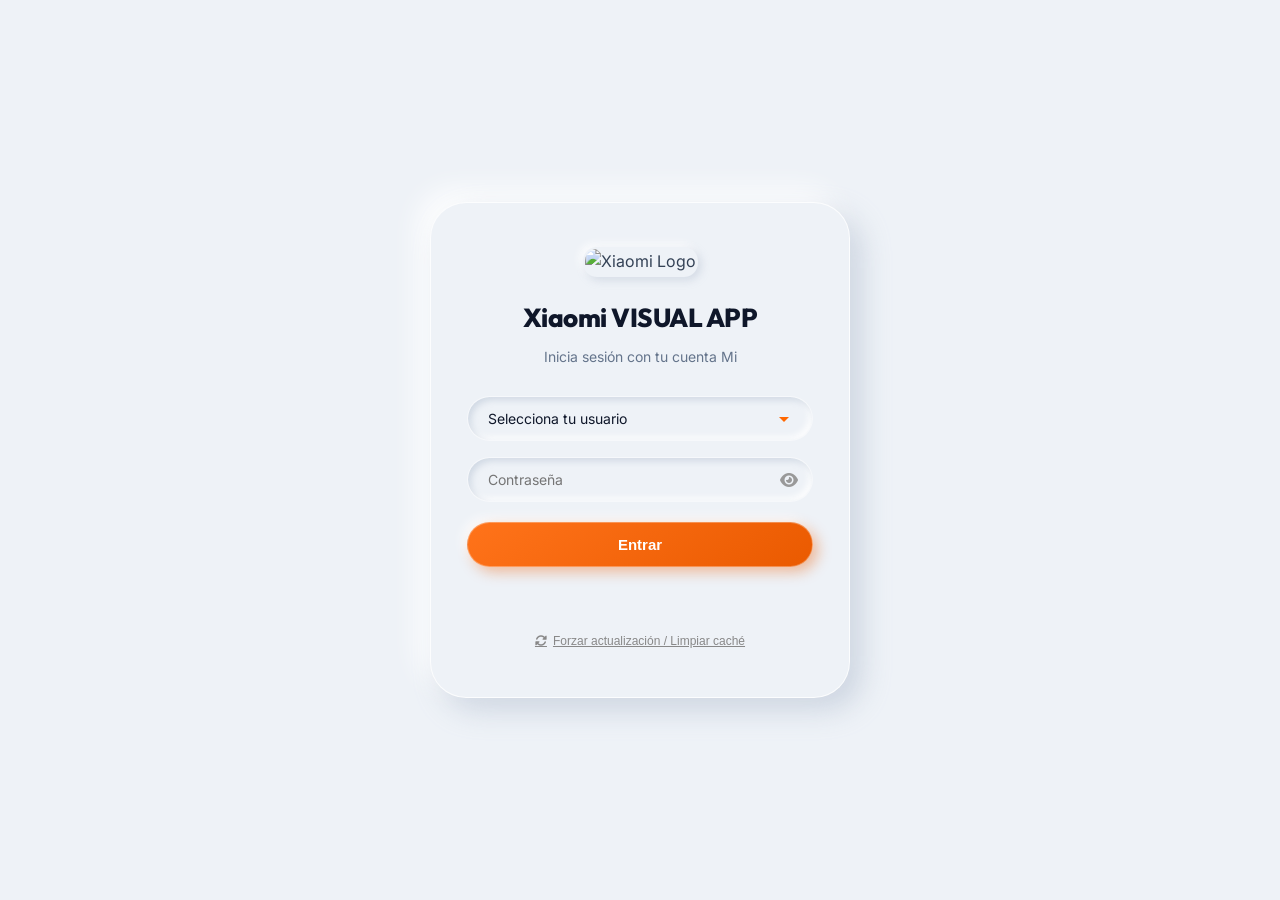
==== commit 263808f6: "Add files via upload" ====
--- a/index.html
+++ b/index.html
@@ -1,1363 +1,2173 @@
-<!DOCTYPE html>
-<html lang="es">
-<head>
-    <meta charset="UTF-8">
-    <meta name="viewport" content="width=device-width, initial-scale=1.0">
-    <title>Xiaomi VISUAL APP</title>
-    <link rel="stylesheet" href="style_v128.css?v=143">
-    <link href="https://fonts.googleapis.com/css2?family=Inter:wght@300;400;500;600;700&display=swap" rel="stylesheet">
-    <link rel="stylesheet" href="https://cdnjs.cloudflare.com/ajax/libs/font-awesome/6.4.0/css/all.min.css">
-    <script>
-    window.onerror = function(message, source, lineno, colno, error) {
-        // Ignorar el molesto y falso "Script error" genérico del navegador causado por bloqueos externos o CORS
-        if (String(message).toLowerCase().includes('script error') || lineno === 0) {
-            console.warn('⚠️ Aviso de navegador: Ignorado error genérico cross-origin sin contexto.');
-            return true; // Evita que salte el banner y silencia el log molesto
-        }
-
-        const errorDiv = document.createElement('div');
-        errorDiv.style.position = 'fixed';
-        errorDiv.style.top = '0';
-        errorDiv.style.left = '0';
-        errorDiv.style.width = '100%';
-        errorDiv.style.background = '#ff4d4f';
-        errorDiv.style.color = 'white';
-        errorDiv.style.padding = '15px';
-        errorDiv.style.zIndex = '999999';
-        errorDiv.style.fontSize = '14px';
-        errorDiv.style.fontWeight = 'bold';
-        errorDiv.style.textAlign = 'center';
-        errorDiv.style.boxShadow = '0 4px 10px rgba(0,0,0,0.3)';
-        errorDiv.innerHTML = '🚨 ERROR ENCONTRADO: ' + message + ' <br><small>Archivo: ' + source + ' | Línea: ' + lineno + '</small>';
-        if (document.body) {
-            document.body.appendChild(errorDiv);
-        } else if (document.documentElement) {
-            document.documentElement.appendChild(errorDiv);
-        }
-        return false;
-    };
-    </script>
-    <link rel="manifest" href="./manifest.json">
-    <script src="https://cdnjs.cloudflare.com/ajax/libs/html2pdf.js/0.10.1/html2pdf.bundle.min.js"></script>
-    <script src="https://cdnjs.cloudflare.com/ajax/libs/exceljs/4.3.0/exceljs.min.js"></script>
-</head>
-<body>
-    <div id="login-container" class="view">
-        <div class="login-card">
-            <img src="logo.png" alt="Xiaomi Logo" class="logo">
-            <h1>Xiaomi VISUAL APP</h1>
-            <p>Inicia sesión con tu cuenta Mi</p>
-            <form id="login-form">
-                <select id="login-usuario" required>
-                    <option value="" disabled selected>Usuario</option>
-                </select>
-                <div class="password-container" style="position: relative; width: 100%; margin-bottom: 20px;">
-                    <input type="password" id="login-password" placeholder="Contraseña" required style="width: 100%; padding-right: 40px; box-sizing: border-box; margin-bottom: 0;">
-                    <i class="fas fa-eye" id="toggle-password" style="position: absolute; right: 15px; top: 50%; transform: translateY(-50%); cursor: pointer; color: #999;"></i>
-                </div>
-                <button type="submit" class="btn-primary">Entrar</button>
-            </form>
-            <p id="login-error" class="error-msg"></p>
-        </div>
-    </div>
-
-    <!-- Main App Container (Hidden by default) -->
-    <div id="app-container" class="view hidden">
-        <!-- Mobile Top Bar fixed at the top -->
-        <header class="mobile-top-bar">
-            <div class="mobile-logo-area" style="cursor: pointer;" onclick="document.querySelector('.sidebar-header').click()">
-                <img src="logo.png" alt="Logo">
-                <span>Xiaomi VISUAL APP</span>
-            </div>
-            <button id="mobile-logout-btn" class="mobile-logout-icon" title="Cerrar Sesión" onclick="document.getElementById('logout-btn').click()">
-                <i class="fas fa-sign-out-alt"></i>
-            </button>
-        </header>
-
-        <nav class="sidebar">
-            <div class="sidebar-header" style="cursor: pointer;">
-                <img src="logo.png" alt="Logo">
-                <span>Xiaomi VISUAL APP</span>
-            </div>
-            <ul class="nav-links">
-                <li data-target="dashboard" class="active"><i class="fas fa-chart-line"></i> Dashboard</li>
-                <li data-target="reportes"><i class="fas fa-clipboard-list"></i> Incidencias</li>
-                <!-- <li data-target="lanzamientos"><i class="fas fa-rocket"></i> Lanzamientos</li> -->
-                <li data-target="materiales"><i class="fas fa-store"></i> Tiendas</li>
-                <li data-target="mensajes" style="position:relative;">
-                    <i class="fas fa-bell"></i> Mensajes
-                    <span id="msg-nav-badge" class="nav-badge">0</span>
-                </li>
-                <li id="install-app-btn" style="display: none; background: var(--mi-orange); color: white;"><i class="fas fa-download"></i> Instalar App</li>
-                <li id="enable-notif-btn" style="display: none; background: #28a745; color: white;"><i class="fas fa-comment-dots"></i> Activar Alertas</li>
-                <li id="logout-btn" class="logout-item"><i class="fas fa-sign-out-alt"></i> Cerrar Sesión</li>
-            </ul>
-        </nav>
-
-        <main class="content">
-            <header class="top-bar">
-                <h2 id="view-title">Dashboard</h2>
-                <div class="user-info hidden" style="display:none !important;">
-                    <span id="user-name">Usuario</span>
-                    <span id="user-badge" class="badge">Estandar</span>
-                </div>
-            </header>
-
-            <!-- View: Dashboard - OVERHAULED PREMIUM -->
-            <section id="view-dashboard" class="sub-view">
-                
-                <div class="dashboard-hero-welcome">
-                    <h1 id="welcome-msg">¡Hola, Usuario! ✨</h1>
-                    <p><i class="fa fa-chart-line" style="color: var(--mi-orange);"></i> Panel de reportes y lanzamientos</p>
-                </div>
-
-                <!-- SECTION 1: INCIDENCIAS GENERALES -->
-                <h3 style="margin: 1rem 0; font-size: 1.1rem; color: var(--mi-gray-dark); display: flex; align-items: center; gap: 8px;">
-                    <i class="fa fa-chart-pie" style="color: var(--mi-orange)"></i> Resumen Incidencias
-                </h3>
-                
-                <div class="dashboard-grid-composite">
-                    <!-- Big Hero Left: Total Global Reports -->
-                    <div class="hero-stat-card" onclick="openDashboardModal('all')" style="cursor: pointer; background: linear-gradient(135deg, #fff 0%, #f9f9f9 100%); padding: 2rem;">
-                        <span id="stat-total" class="hero-val" style="color: var(--mi-black);">0</span>
-                        <small style="margin-top: 1rem; font-weight: 600; color: var(--mi-orange); letter-spacing: 0.5px;">Reportes Totales</small>
-                    </div>
-
-                    <!-- Quad Grid Right: Incident Focus (Remapped to User Spec) -->
-                    <div class="sub-grid-quad">
-                        <div class="stat-card" onclick="openDashboardModal('abierta')" style="cursor:pointer;">
-                            <h3><i class="fa fa-exclamation-circle" style="color: #ff4d4f;"></i> Abierta</h3>
-                            <p id="stat-incidents-open" style="color: #ff4d4f; font-size: 1.8rem;">0</p>
-                        </div>
-                        <div class="stat-card" onclick="openDashboardModal('gestionado')" style="cursor:pointer;">
-                            <h3><i class="fa fa-hourglass-half" style="color: #faad14;"></i> Gestionado</h3>
-                            <p id="stat-incidents-pending" style="color: #faad14; font-size: 1.8rem;">0</p>
-                        </div>
-                        <div class="stat-card" onclick="openDashboardModal('solucionado')" style="cursor:pointer;">
-                            <h3><i class="fa fa-check-circle" style="color: #2ecc71;"></i> Solucionado</h3>
-                            <p id="stat-incidents-solved" style="color: #2ecc71; font-size: 1.8rem;">0</p>
-                        </div>
-                    </div>
-                </div> <!-- CLOSE dashboard-grid-composite -->
-
-                <!-- SECTION: DASHBOARD POR CATEGORÍA -->
-                <div style="margin-top: 2rem; border-top: 1px solid #eee; padding-top: 2rem;">
-                    <div style="display: flex; flex-direction: column; gap: 15px; margin-bottom: 1.5rem;">
-                        <h3 style="margin: 0; font-size: 1.1rem; color: var(--mi-gray-dark); display: flex; align-items: center; gap: 8px;">
-                            <i class="fa fa-layer-group" style="color: var(--mi-orange)"></i> Incidencias por Categoría
-                        </h3>
-                    </div>
-                    
-                    <div class="sub-grid-quad">
-                        <div class="stat-card" style="cursor:pointer;" onclick="openDashboardModal('all', 'mobiliario')">
-                            <h3><span style="display:inline-block; width: 18px; height: 15px; border-top: 4px solid #1890ff; border-left: 3px solid #1890ff; border-right: 3px solid #1890ff; margin-right: 8px; vertical-align: middle; position: relative; top: -2px; border-radius: 3px 3px 0 0;"></span> Mobiliario</h3>
-                            <p id="dash-cat-mobiliario" style="color: #1890ff; font-size: 2rem;">0</p>
-                        </div>
-                        <div class="stat-card" style="cursor:pointer;" onclick="openDashboardModal('all', 'dispositivo')">
-                            <h3><i class="fa fa-mobile-alt" style="color: #52c41a;"></i> Dispositivo</h3>
-                            <p id="dash-cat-dispositivo" style="color: #52c41a; font-size: 2rem;">0</p>
-                        </div>
-                        <div class="stat-card" style="cursor:pointer;" onclick="openDashboardModal('all', 'pantalla')">
-                            <h3><i class="fa fa-tv" style="color: #722ed1;"></i> Pantalla Digital</h3>
-                            <p id="dash-cat-pantalla" style="color: #722ed1; font-size: 2rem;">0</p>
-                        </div>
-                        <div class="stat-card" style="cursor:pointer;" onclick="openDashboardModal('all', 'lona')">
-                            <h3><i class="fa fa-image" style="color: #faad14;"></i> Lonas</h3>
-                            <p id="dash-cat-lonas" style="color: #faad14; font-size: 2rem;">0</p>
-                        </div>
-                    </div>
-                </div>
-
-                <!-- SECTION 2: PROGRESO DE LANZAMIENTOS (SOLO LECTURA) - OCULTO TEMPORALMENTE -->
-                <div style="display: none; margin-top: 3rem; border-top: 1px solid #eee; padding-top: 2rem;">
-                    <div style="display: flex; flex-direction: column; gap: 15px; margin-bottom: 1.5rem;">
-                        <h3 style="margin: 0; font-size: 1.1rem; color: var(--mi-gray-dark); display: flex; align-items: center; gap: 8px;">
-                            <i class="fa fa-rocket" style="color: var(--mi-orange)"></i> Progreso de Lanzamientos
-                        </h3>
-                        <div id="admin-launch-filters" style="display: none; grid-template-columns: 1fr 1fr auto; gap: 8px; width: 100%;">
-                            <select id="dash-internal-cuenta" class="capsule-select" style="height: 36px; padding: 0 8px; font-size: 12px; width: 100%;" onchange="window.renderDashboardLaunches()">
-                                <option value="all">Cuentas</option>
-                            </select>
-                            <select id="dash-internal-usuario" class="capsule-select" style="height: 36px; padding: 0 8px; font-size: 12px; width: 100%;" onchange="window.renderDashboardLaunches()">
-                                <option value="all">Usuarios</option>
-                            </select>
-                            <button class="capsule-search-btn" onclick="refreshAllDashboardData()" title="Recargar" style="height: 36px; width: 36px; display: flex; align-items: center; justify-content: center;">
-                                <i class="fa fa-sync-alt"></i>
-                            </button>
-                        </div>
-                    </div>
-                    
-                    <div id="dashboard-launch-grid" style="display: grid; grid-template-columns: 1fr 1fr 1fr; grid-template-rows: auto auto; gap: 15px; margin-top: 15px;">
-                        <div class="stat-card" onclick="window.filterLaunchStores('all')" style="cursor:pointer; grid-row: span 2; grid-column: span 1; display: flex; flex-direction: column; justify-content: center; align-items: center; text-align: center;">
-                            <h3><i class="fa fa-bullseye" style="color: #1890ff;"></i> Asignadas</h3>
-                            <p id="dash-launch-total" style="color: #1890ff; font-size: 3rem; margin-top: 15px;">0</p>
-                        </div>
-                        <div class="stat-card" onclick="window.filterLaunchStores('done')" style="cursor:pointer; grid-row: span 1; grid-column: span 1; display: flex; flex-direction: column; align-items: center; text-align: center;">
-                            <h3><i class="fa fa-check-circle" style="color: #52c41a;"></i> Realizadas</h3>
-                            <p id="dash-launch-done" style="color: #52c41a; font-size: 1.8rem; margin-top: 10px;">0</p>
-                        </div>
-                        <div class="stat-card" onclick="window.filterLaunchStores('pending')" style="cursor:pointer; grid-row: span 1; grid-column: span 1; display: flex; flex-direction: column; align-items: center; text-align: center;">
-                            <h3><i class="fa fa-clock" style="color: #faad14;"></i> Pendientes</h3>
-                            <p id="dash-launch-pending" style="color: #faad14; font-size: 1.8rem; margin-top: 10px;">0</p>
-                        </div>
-                        <div class="stat-card" style="grid-row: span 1; grid-column: span 2; background: linear-gradient(135deg, #1890ff 0%, #00bcd4 100%); border: none; display: flex; flex-direction: column; align-items: center; justify-content: center;">
-                            <h3 style="color: rgba(255,255,255,0.9); border-bottom: none;"><i class="fa fa-chart-pie" style="color: white;"></i> Avance Total</h3>
-                            <p id="dash-launch-percent" style="color: white; font-size: 2.2rem; margin-top: 5px;">0%</p>
-                        </div>
-                    </div>
-                </div>
-            </section>
-
-
-            <!-- View: Reporte Incidencia -->
-            <section id="view-reportes" class="sub-view hidden">
-                <div class="procedure-container">
-                    
-                    <!-- BANNER DE ALERTA MODO EDICIÓN -->
-                    <div id="editing-mode-banner" class="hidden" style="background: #fff1f0; border: 1px solid #ffa39e; padding: 12px; border-radius: 6px; display: none; align-items: center; justify-content: space-between; margin-bottom: 1.5rem;">
-                        <div style="display: flex; align-items: center; gap: 8px; color: #cf1322; font-weight: 600; font-size: 13px;">
-                            <i class="fa fa-edit"></i> MODO EDICIÓN: Modificando un reporte ya existente.
-                        </div>
-                        <button onclick="cancelEditMode()" style="background: transparent; border: 1px solid #cf1322; color: #cf1322; border-radius: 4px; padding: 3px 8px; font-size: 11px; cursor: pointer;">
-                            Cancelar y crear nuevo
-                        </button>
-                    </div>
-
-                    <!-- Paso 0: Selección de Cuenta y Centro -->
-                    <div class="level-box active" id="incident-selection-box">
-                        <div class="form-grid-2col">
-                            <div class="form-group">
-                                <label>Cuenta</label>
-                                <select class="form-control capsule-select" id="incident-cuenta" onchange="filterStoresByAccount('incident', this.value)">
-                                    <option value="" disabled selected>Cargando cuentas...</option>
-                                </select>
-                            </div>
-                            <div class="form-group">
-                                <label>Centro</label>
-                                <select class="form-control capsule-select" id="incident-centro" onchange="startIncidentProcedure(this.value)" disabled>
-                                    <option value="" disabled selected>Primero elige cuenta</option>
-                                </select>
-                            </div>
-                        </div>
-                    </div>
-
-                    <!-- Nivel 1: Selección de Categoría Principal -->
-                    <div id="category-selection" class="level-box hidden" data-level="1" style="margin-top: 2rem;">
-                        <span class="level-label">Categoría</span>
-                        <div class="bubble-group">
-                            <button class="bubble-btn furniture" onclick="chooseMainCategory('furniture', this)" style="border-color: #1890ff; color: #1890ff;">
-                                <span style="display:inline-block; width: 14px; height: 12px; border-top: 3px solid currentColor; border-left: 2px solid currentColor; border-right: 2px solid currentColor; margin-right: 6px; vertical-align: middle; position: relative; top: -1px; border-radius: 2px 2px 0 0;"></span> Mobiliario
-                            </button>
-                            <button class="bubble-btn device" onclick="chooseMainCategory('device', this)" style="border-color: #52c41a; color: #52c41a;">
-                                <i class="fas fa-mobile-alt" style="margin-right: 6px;"></i> Dispositivo
-                            </button>
-                            <button class="bubble-btn screen" onclick="chooseMainCategory('screen', this)" style="border-color: #722ed1; color: #722ed1;">
-                                <span style="display:inline-block; width: 10px; height: 16px; border: 2px solid currentColor; border-radius: 2px; margin-right: 6px; vertical-align: text-bottom; position: relative; top: -2px;"></span> Pantalla Digital
-                            </button>
-                            <button class="bubble-btn lona" onclick="chooseMainCategory('lona', this)" style="border-color: #ff4d4f; color: #ff4d4f;">
-                                <span style="display:inline-block; width: 16px; height: 10px; border: 2px solid currentColor; border-radius: 2px; margin-right: 6px; vertical-align: middle; position: relative;"></span> Lona
-                            </button>
-                        </div>
-                    </div>
-
-                    <div id="furniture-procedure" class="hidden" style="margin-top: 2rem;">
-                        <div class="procedure-col furniture-col" style="width: 100%;">
-                            <div id="furniture-l2" class="level-box hidden" data-level="2">
-                                <span class="level-label">Subcategoría</span>
-                                <div class="bubble-group">
-                                    <button class="bubble-btn sub" onclick="selectLevel('furniture', 2, 'COLUMNA')">COLUMNA</button>
-                                    <button class="bubble-btn sub" onclick="selectLevel('furniture', 2, 'MURO')">MURO</button>
-                                    <button class="bubble-btn sub" onclick="selectLevel('furniture', 2, 'MESA')">MESA</button>
-                                    <button class="bubble-btn sub" onclick="selectLevel('furniture', 2, 'SUELO')">SUELO</button>
-                                    <button class="bubble-btn sub" onclick="selectLevel('furniture', 2, 'LINEAL')">LINEAL</button>
-                                    <button class="bubble-btn sub" onclick="selectLevel('furniture', 2, 'OTROS')">OTROS</button>
-                                </div>
-                            </div>
-
-                            <div id="furniture-l3" class="level-box hidden" data-level="3">
-                                <span class="level-label">Motivo</span>
-                                <div class="bubble-group">
-                                    <button class="bubble-btn reason" onclick="selectLevel('furniture', 3, 'IDIOMA')">IDIOMA</button>
-                                    <button class="bubble-btn reason" onclick="selectLevel('furniture', 3, 'NO RECIBIDO')">NO RECIBIDO</button>
-                                    <button class="bubble-btn reason" onclick="selectLevel('furniture', 3, 'DETERIORO')">DETERIORO</button>
-                                    <button class="bubble-btn reason" onclick="selectLevel('furniture', 3, 'ILUMINACIÓN')">ILUMINACIÓN</button>
-                                    <button class="bubble-btn reason" onclick="selectLevel('furniture', 3, 'ALARMADO')">ALARMADO</button>
-                                    <button class="bubble-btn reason" onclick="selectLevel('furniture', 3, 'OTROS')">OTROS</button>
-                                </div>
-                            </div>
-                        </div>
-                        
-                        <!-- Final Level Mobiliario Compacted -->
-                        <div id="final-level-furniture" class="form-container hidden" style="max-width: 100%; margin-top: 2rem;">
-                            <form onsubmit="submitFinalReport(event, 'furniture')">
-                                <div class="form-grid-2col" style="gap: 1.5rem; margin-bottom: 1.5rem; align-items: start;">
-                                    <!-- Columna 1: Artículos/Alarmado y Comentarios -->
-                                    <div class="form-group" style="display: flex; flex-direction: column; gap: 1.5rem;">
-                                        
-                                        <!-- Caja de Artículos y Cantidad (Solo para Alarmado) -->
-                                        <div id="furniture-alarmado-fields" style="display: none; background: #fff; border: 1px solid var(--mi-border); padding: 1rem; border-radius: 10px; box-shadow: 0 2px 8px rgba(0,0,0,0.02);">
-                                            <label style="font-weight:700; color:var(--mi-orange); display:flex; align-items:center; gap:6px; margin-bottom:1rem;">
-                                                <i class="fas fa-box-open"></i> Artículos y Cantidad
-                                            </label>
-                                            
-                                            <div style="display: flex; gap: 6px; align-items: flex-end; margin-bottom: 1rem;">
-                                                <div style="flex: 1;">
-                                                    <select id="furn-rep-modelo" class="form-control" style="font-size: 12px; height: 35px;">
-                                                        <option value="" disabled selected>Buscando modelos...</option>
-                                                    </select>
-                                                </div>
-                                                <div style="width: 60px;">
-                                                    <input type="number" id="furn-rep-cantidad" class="form-control" min="1" value="1" style="font-size: 13px; height: 35px; text-align: center;" title="Cantidad">
-                                                </div>
-                                                <button type="button" onclick="addAlarmadoToList()" style="background: var(--mi-orange); color: white; border: none; border-radius: 4px; height: 35px; width: 35px; cursor: pointer; font-weight: bold; font-size: 1.2rem; display: flex; align-items: center; justify-content: center;">+</button>
-                                            </div>
-                                            
-                                            <div id="furn-alarmado-selected-list" style="max-height: 100px; overflow-y: auto; background: #f9f9f9; padding: 0.5rem; border-radius: 6px; display: flex; flex-direction: column; gap: 5px;">
-                                                <p id="no-alarmados-msg" style="font-style: italic; color: #999; margin: 0; font-size: 11px;">Ningún modelo añadido aún.</p>
-                                            </div>
-                                        </div>
-                                        
-                                        <!-- Comentarios -->
-                                        <div>
-                                            <label style="font-weight: 600; color: #666; font-size: 0.85rem; display:flex; align-items:center; gap:6px; margin-bottom:0.5rem;"><i class="fas fa-comment-alt"></i> COMENTARIOS</label>
-                                            <textarea class="rep-desc" rows="3" placeholder="Escribe aquí cualquier detalle necesario..." style="resize: none; border-radius: 8px; font-size: 0.9rem; border: 1px solid var(--mi-border); padding: 0.8rem; width: 100%; box-sizing: border-box;"></textarea>
-                                        </div>
-                                    </div>
-                                    
-                                    <!-- Columna 2: Envío y Fotos -->
-                                    <div class="form-group" style="display: flex; flex-direction: column; gap: 1.5rem;">
-                                        
-                                        <!-- Envío -->
-                                        <div>
-                                            <label style="font-weight: 600; color: #666; font-size: 0.85rem; display:flex; align-items:center; gap:6px; margin-bottom:0.5rem;"><i class="fas fa-truck"></i> ¿DÓNDE ENVIAR EL MATERIAL? <span style="color:red;">*</span></label>
-                                            <select class="form-control rep-enviar" required style="font-size: 0.9rem; border-radius: 8px; height: 42px; border: 1px solid var(--mi-border); padding: 0 1rem; width: 100%;">
-                                                <option value="" disabled selected>Seleccione destino...</option>
-                                                <option value="Tienda">Tienda</option>
-                                                <option value="GPV">GPV</option>
-                                                <option value="Recoger en almacén">Recoger en almacén</option>
-                                                <option value="No se necesita enviar material">No se necesita enviar material</option>
-                                            </select>
-                                            
-                                            <!-- Info de lista solo visible con Alarmado -->
-                                            <div id="furn-alarmado-info" style="display:none; margin-top: 1rem; padding: 0.8rem; background: #e6f7ff; border: 1px solid #91d5ff; border-radius: 6px; font-size: 0.85rem; color: #0050b3; display: flex; align-items: flex-start; gap: 8px;">
-                                                <i class="fas fa-info-circle" style="margin-top: 2px;"></i>
-                                                <div>Recuerda añadir al menos 1 artículo en la caja de la izquierda.</div>
-                                            </div>
-                                        </div>
-                                        
-                                        <!-- Reporte Fotográfico -->
-                                        <div style="position:relative;">
-                                            <label style="font-weight: 600; color: #666; font-size: 0.85rem; display:flex; align-items:center; gap:6px; margin-bottom:0.5rem;"><i class="fas fa-camera"></i> REPORTE FOTOGRÁFICO</label>
-                                        <div style="display: flex; gap: 10px; margin-top: 10px; margin-bottom: 10px;">
-                                            <button type="button" class="btn-photo-upload" onclick="document.getElementById('furn-file-cam').click()"><i class="fas fa-camera"></i> Abrir Cámara</button>
-                                            <button type="button" class="btn-photo-upload" onclick="document.getElementById('furn-file-gal').click()"><i class="fas fa-images"></i> Abrir Galería</button>
-                                        </div>
-                                        <input type="file" id="furn-file-cam" accept="image/*" capture="environment" onchange="handleIncidentPhotos(this, 'furniture')" style="display: none;">
-                                        <input type="file" id="furn-file-gal" multiple accept="image/*" onchange="handleIncidentPhotos(this, 'furniture')" style="display: none;">
-                                        <div id="incident-thumbnails-furniture" class="thumbnail-container" style="display: flex; flex-wrap: wrap; gap: 10px; margin-top: 10px;"></div>
-                                        <small id="incident-uploading-msg-furniture" style="display: none; color: var(--mi-orange); font-weight: 600;"><i class="fas fa-spinner fa-spin"></i> Subiendo fotos...</small>
-                                    </div>
-                                </div>
-                                <!-- FIX: se restaura el cierre que faltaba del contenedor de 2 columnas -->
-                                </div>
-                                <button type="submit" class="btn-primary" style="width: 100%; padding: 1rem; font-size: 1rem;">
-                                    <i class="fas fa-paper-plane"></i> Enviar Reporte de Mobiliario
-                                </button>
-                            </form>
-                        </div>
-                    </div>
-                </div>
-
-                    <!-- Procedimiento Pantalla REDISEÑADO COMPACTO -->
-                    <div id="screen-procedure" class="hidden" style="margin-top: 2rem;">
-                        <div id="final-level-screen" class="form-container" style="max-width: 100%; margin-top: 2rem;">
-                            <form onsubmit="submitFinalReport(event, 'screen')">
-                                <div class="form-grid-2col" style="gap: 1.5rem; margin-bottom: 1.5rem; align-items: start;">
-                                    <!-- Comentario -->
-                                    <div class="form-group">
-                                        <label style="font-weight: 600; display:block;"><i class="fas fa-comment-alt"></i> Comentario *</label>
-                                        <textarea class="rep-desc" rows="4" required placeholder="Describe la incidencia de la pantalla..." style="margin-top: 0.5rem; resize: none;"></textarea>
-                                    </div>
-
-                                    <!-- Fotos -->
-                                    <div class="form-group" style="position:relative;">
-                                        <label style="font-weight: 600; display: block;"><i class="fas fa-camera"></i> Reporte fotográfico *</label>
-                                        <div style="display: flex; gap: 10px; margin-top: 10px; margin-bottom: 10px;">
-                                            <button type="button" class="btn-photo-upload" onclick="document.getElementById('screen-file-cam').click()"><i class="fas fa-camera"></i> Abrir Cámara</button>
-                                            <button type="button" class="btn-photo-upload" onclick="document.getElementById('screen-file-gal').click()"><i class="fas fa-images"></i> Abrir Galería</button>
-                                        </div>
-                                        <input type="file" id="screen-file-cam" accept="image/*" capture="environment" onchange="handleIncidentPhotos(this, 'screen')" style="display: none;">
-                                        <input type="file" id="screen-file-gal" multiple accept="image/*" onchange="handleIncidentPhotos(this, 'screen')" style="display: none;">
-                                        
-                                        <div id="drop-zone-screen" style="display:none;"></div>
-                                        <div id="incident-thumbnails-screen" class="thumbnail-container" style="display: flex; flex-wrap: wrap; gap: 10px; margin-top: 10px;"></div>
-                                        <small id="incident-uploading-msg-screen" style="display: none; color: var(--mi-orange); font-weight: 600;"><i class="fas fa-spinner fa-spin"></i> Subiendo fotos...</small>
-                                    </div>
-                                </div>
-                                <button type="submit" class="btn-primary" style="width: 100%; padding: 1rem; font-size: 1rem;">
-                                    <i class="fas fa-paper-plane"></i> Enviar Reporte de Pantalla Digital
-                                </button>
-                            </form>
-                        </div>
-                    </div>
-
-                    <!-- Procedimiento Dispositivo REDISEÑADO COMPACTO -->
-                    <div id="device-procedure" class="hidden" style="margin-top: 2rem;">
-                        <div class="procedure-col device-col" style="width: 100%;">
-                            
-                            <div id="device-l2" class="level-box hidden" data-level="2">
-                                <span class="level-label">Tipología</span>
-                                <div class="bubble-group">
-                                    <button class="bubble-btn tipology" onclick="selectDeviceTipology('LDU', this)">LDU</button>
-                                    <button class="bubble-btn tipology" onclick="selectDeviceTipology('DUMMY', this)">DUMMY</button>
-                                    <button class="bubble-btn tipology" onclick="selectDeviceTipology('POSM', this)">POSM</button>
-                                </div>
-                            </div>
-                            
-                            <div id="device-l3" class="level-box hidden" data-level="3">
-                                <span class="level-label">Subcategoría</span>
-                                <div id="device-subcategories-group" class="bubble-group"></div>
-                            </div>
-
-                            <!-- EL MOTIVO AHORA VIENE AQUÍ DIRECTAMENTE TRAS LA SUBCATEGORIA -->
-                            <div id="device-l4" class="level-box hidden" data-level="4" style="margin-bottom: 2rem;">
-                                <span class="level-label">Motivo</span>
-                                <div class="bubble-group">
-                                    <button class="bubble-btn reason" onclick="selectLevel('device', 4, 'Dañado')">Dañado</button>
-                                    <button class="bubble-btn reason" onclick="selectLevel('device', 4, 'Incorrecto')">Incorrecto</button>
-                                    <button class="bubble-btn reason" onclick="selectLevel('device', 4, 'Robado')">Robado</button>
-                                    <button class="bubble-btn reason" onclick="selectLevel('device', 4, 'No recibido')">No recibido</button>
-                                </div>
-                            </div>
-                        </div>
-
-                        <!-- Bloque Final Super Compacto en 2 Columnas -->
-                        <div id="final-level-device" class="form-container hidden" style="max-width: 100%; margin-top: 0;">
-                            <form onsubmit="submitFinalReport(event, 'device')">
-                                
-                                <!-- FILA 1: Artículos + Destino -->
-                                <div class="form-grid-2col" style="gap: 1.5rem; margin-bottom: 1.5rem;">
-                                    
-                                    <!-- COLUMNA 1: GESTION DE ARTICULOS -->
-                                    <div class="form-group" id="device-models-box" style="background: #fff; border: 1px solid var(--mi-border); padding: 1rem; border-radius: 10px; box-shadow: 0 2px 8px rgba(0,0,0,0.02);">
-                                        <label style="font-weight:700; color:var(--mi-orange); display:flex; align-items:center; gap:6px; margin-bottom:1rem;">
-                                            <i class="fas fa-box-open"></i> Artículos y Cantidad
-                                        </label>
-                                        
-                                        <div style="display: flex; gap: 6px; align-items: flex-end; margin-bottom: 1rem;">
-                                            <div style="flex: 1;">
-                                                <select id="device-selector-dropdown" class="form-control" style="font-size: 12px; height: 35px;">
-                                                    <option value="">Seleccione modelo...</option>
-                                                </select>
-                                                <input type="text" id="device-selector-custom" class="form-control hidden" placeholder="Nombre del artículo..." style="font-size: 12px; height: 35px; border-bottom: 2px solid var(--mi-orange);">
-                                            </div>
-                                            <div style="width: 60px;">
-                                                <input type="number" id="device-quantity-input" class="form-control" min="1" value="1" style="font-size: 13px; height: 35px; text-align: center;" title="Cantidad">
-                                            </div>
-                                            <button type="button" onclick="addDeviceToList()" style="background: var(--mi-orange); color: white; border: none; border-radius: 4px; height: 35px; width: 35px; cursor: pointer; font-weight: bold; font-size: 1.2rem; display: flex; align-items: center; justify-content: center;">+</button>
-                                        </div>
-                                        
-                                        <div id="device-selected-list" style="max-height: 100px; overflow-y: auto; background: #f9f9f9; padding: 0.5rem; border-radius: 6px; display: flex; flex-direction: column; gap: 5px;">
-                                            <p id="no-devices-msg" style="font-style: italic; color: #999; margin: 0; font-size: 11px;">Ningún modelo añadido.</p>
-                                        </div>
-                                    </div>
-
-                                    <!-- COLUMNA 2: LOGISTICA -->
-                                    <div class="form-group" style="padding-top: 1rem;">
-                                        <label style="font-weight:600; color:var(--mi-gray-dark); display:flex; align-items:center; gap:6px;">
-                                            <i class="fas fa-truck"></i> ¿Dónde enviar el material? <span style="color:red;">*</span>
-                                        </label>
-                                        <select class="form-control rep-enviar" required style="margin-top: 0.5rem; height: 42px;">
-                                            <option value="" disabled selected>Seleccione destino...</option>
-                                            <option value="Tienda">Tienda</option>
-                                            <option value="GPV">GPV</option>
-                                            <option value="Recoger en almacén">Recoger en almacén</option>
-                                            <option value="No se necesita enviar material">No se necesita enviar material</option>
-                                        </select>
-                                        <div style="margin-top: 1rem; background:#e6f7ff; padding: 0.8rem; border-radius:8px; font-size:12px; color:#0050b3; border:1px solid #91d5ff; display:flex; gap:8px; align-items:center;">
-                                            <i class="fas fa-info-circle" style="font-size:1.1rem;"></i>
-                                            <span>Recuerda añadir al menos 1 artículo en la caja de la izquierda.</span>
-                                        </div>
-                                    </div>
-                                </div>
-
-                                <!-- FILA 2: Comentarios + Fotos -->
-                                <div class="form-grid-2col" style="gap: 1.5rem; margin-bottom: 2rem; align-items: start;">
-                                    
-                                    <!-- COLUMNA 1: COMENTARIOS -->
-                                    <div class="form-group">
-                                        <label style="font-weight: 600;"><i class="fas fa-comment-alt"></i> Comentarios</label>
-                                        <textarea class="rep-desc" rows="5" placeholder="Escribe aquí cualquier detalle necesario..." style="margin-top: 0.5rem; resize: none;"></textarea>
-                                    </div>
-
-                                    <!-- COLUMNA 2: FOTOS -->
-                                    <div class="form-group">
-                                        <label style="font-weight: 600; display: block;"><i class="fas fa-camera"></i> Reporte fotográfico</label>
-                                        <div style="display: flex; gap: 10px; margin-top: 10px; margin-bottom: 10px;">
-                                            <button type="button" class="btn-photo-upload" onclick="document.getElementById('dev-file-cam').click()"><i class="fas fa-camera"></i> Abrir Cámara</button>
-                                            <button type="button" class="btn-photo-upload" onclick="document.getElementById('dev-file-gal').click()"><i class="fas fa-images"></i> Abrir Galería</button>
-                                        </div>
-                                        <input type="file" id="dev-file-cam" accept="image/*" capture="environment" onchange="handleIncidentPhotos(this, 'device')" style="display: none;">
-                                        <input type="file" id="dev-file-gal" multiple accept="image/*" onchange="handleIncidentPhotos(this, 'device')" style="display: none;">
-                                        <div id="incident-thumbnails-device" class="thumbnail-container" style="display: flex; flex-wrap: wrap; gap: 8px; margin-top: 10px;"></div>
-                                        <small id="incident-uploading-msg-device" style="display: none; color: var(--mi-orange); font-weight:600;"><i class="fas fa-spinner fa-spin"></i> Subiendo...</small>
-                                    </div>
-                                </div>
-
-                                <button type="submit" class="btn-primary" style="width: 100%; padding: 1rem; font-size: 1.1rem; font-weight: 700;">
-                                    <i class="fas fa-check-circle"></i> Confirmar y Enviar Reporte
-                                </button>
-                            </form>
-                        </div>
-                    </div>
-
-                    <!-- Procedimiento Lona -->
-                    <div id="lona-procedure" class="hidden" style="margin-top: 2rem;">
-                        <div class="procedure-col lona-col" style="width: 100%;">
-                            
-                            <div id="lona-l2" class="level-box hidden" data-level="2">
-                                <span class="level-label">Tipología</span>
-                                <div class="bubble-group">
-                                    <button class="bubble-btn tipology" onclick="selectLevel('lona', 2, 'Top Table')">Top Table</button>
-                                    <button class="bubble-btn tipology" onclick="selectLevel('lona', 2, 'Lightbox Column')">Lightbox Column</button>
-                                    <button class="bubble-btn tipology" onclick="selectLevel('lona', 2, 'Lightbox Wall')">Lightbox Wall</button>
-                                </div>
-                            </div>
-                            
-                            <div id="lona-l3" class="level-box hidden" data-level="3" style="margin-bottom: 2rem;">
-                                <span class="level-label">Motivo</span>
-                                <div class="bubble-group">
-                                    <button class="bubble-btn reason" onclick="selectLevel('lona', 3, 'Medidas')">Medidas</button>
-                                    <button class="bubble-btn reason" onclick="selectLevel('lona', 3, 'Roto')">Roto</button>
-                                    <button class="bubble-btn reason" onclick="selectLevel('lona', 3, 'Deterioro')">Deterioro</button>
-                                    <button class="bubble-btn reason" onclick="selectLevel('lona', 3, 'No Recibido')">No Recibido</button>
-                                    <button class="bubble-btn reason" onclick="selectLevel('lona', 3, 'Idioma')">Idioma</button>
-                                </div>
-                            </div>
-                        </div>
-
-                        <!-- Bloque Final Lona -->
-                        <div id="final-level-lona" class="form-container hidden" style="max-width: 100%; margin-top: 0;">
-                            <form onsubmit="submitFinalReport(event, 'lona')">
-                                <div class="form-grid-2col" style="gap: 1.5rem; margin-bottom: 1.5rem; align-items: start;">
-                                    
-                                    <!-- COLUMNA 1: GESTION DE ARTICULOS -->
-                                    <div class="form-group" id="lona-models-box" style="background: #fff; border: 1px solid var(--mi-border); padding: 1rem; border-radius: 10px; box-shadow: 0 2px 8px rgba(0,0,0,0.02);">
-                                        <label style="font-weight:700; color:var(--mi-orange); display:flex; align-items:center; gap:6px; margin-bottom:1rem;">
-                                            <i class="fas fa-box-open"></i> Modelo y Cantidad
-                                        </label>
-                                        
-                                        <div style="display: flex; gap: 6px; align-items: flex-end; margin-bottom: 1rem;">
-                                            <div style="flex: 1;">
-                                                <select id="lona-selector-dropdown" class="form-control" style="font-size: 12px; height: 35px;" onchange="handleLonaDropdownChange(this)">
-                                                    <option value="">Seleccione modelo...</option>
-                                                </select>
-                                                <input type="text" id="lona-selector-custom" class="form-control hidden" placeholder="Escribir modelo..." style="display: none; font-size: 12px; height: 35px; margin-top: 5px; border: 1px solid var(--mi-border);">
-                                            </div>
-                                            <div style="width: 60px;">
-                                                <input type="number" id="lona-quantity-input" class="form-control" min="1" value="1" style="font-size: 13px; height: 35px; text-align: center;" title="Cantidad">
-                                            </div>
-                                            <button type="button" onclick="addLonaToList()" style="background: var(--mi-orange); color: white; border: none; border-radius: 4px; height: 35px; width: 35px; cursor: pointer; font-weight: bold; font-size: 1.2rem; display: flex; align-items: center; justify-content: center;">+</button>
-                                        </div>
-                                        
-                                        <div id="lona-selected-list" style="max-height: 100px; overflow-y: auto; background: #f9f9f9; padding: 0.5rem; border-radius: 6px; display: flex; flex-direction: column; gap: 5px;">
-                                            <p id="no-lonas-msg" style="font-style: italic; color: #999; margin: 0; font-size: 11px;">Ningún modelo añadido.</p>
-                                        </div>
-                                    </div>
-
-                                    <!-- COLUMNA 2: LOGISTICA -->
-                                    <div class="form-group" style="padding-top: 1rem;">
-                                        <label style="font-weight:600; color:var(--mi-gray-dark); display:flex; align-items:center; gap:6px;">
-                                            <i class="fas fa-truck"></i> ¿Dónde enviar el material? <span style="color:red;">*</span>
-                                        </label>
-                                        <select class="form-control rep-enviar" required style="margin-top: 0.5rem; height: 42px;">
-                                            <option value="" disabled selected>Seleccione destino...</option>
-                                            <option value="Tienda">Tienda</option>
-                                            <option value="GPV">GPV</option>
-                                            <option value="Recoger en almacén">Recoger en almacén</option>
-                                            <option value="No se necesita enviar material">No se necesita enviar material</option>
-                                        </select>
-                                    </div>
-                                </div>
-
-                                <!-- FILA 2: Comentarios + Fotos -->
-                                <div class="form-grid-2col" style="gap: 1.5rem; margin-bottom: 2rem; align-items: start;">
-                                    <!-- COLUMNA 1: COMENTARIOS -->
-                                    <div class="form-group">
-                                        <label style="font-weight: 600; display:block;"><i class="fas fa-comment-alt"></i> Comentarios adicionales</label>
-                                        <textarea class="rep-desc" rows="5" placeholder="Escribe aquí cualquier detalle..." style="margin-top: 0.5rem; resize: none;"></textarea>
-                                    </div>
-
-                                    <!-- COLUMNA 2: FOTOS -->
-                                    <div class="form-group" style="position:relative;">
-                                        <label style="font-weight: 600; display: block;"><i class="fas fa-camera"></i> Reporte fotográfico</label>
-                                        <div style="display: flex; gap: 10px; margin-top: 10px; margin-bottom: 10px;">
-                                            <button type="button" class="btn-photo-upload" onclick="document.getElementById('lona-file-cam').click()"><i class="fas fa-camera"></i> Cámara</button>
-                                            <button type="button" class="btn-photo-upload" onclick="document.getElementById('lona-file-gal').click()"><i class="fas fa-images"></i> Galería</button>
-                                        </div>
-                                        <input type="file" id="lona-file-cam" accept="image/*" capture="environment" onchange="handleIncidentPhotos(this, 'lona')" style="display: none;">
-                                        <input type="file" id="lona-file-gal" multiple accept="image/*" onchange="handleIncidentPhotos(this, 'lona')" style="display: none;">
-                                        <div id="incident-thumbnails-lona" class="thumbnail-container" style="display: flex; flex-wrap: wrap; gap: 10px; margin-top: 10px;"></div>
-                                        <small id="incident-uploading-msg-lona" style="display: none; color: var(--mi-orange); font-weight: 600;"><i class="fas fa-spinner fa-spin"></i> Subiendo fotos...</small>
-                                    </div>
-                                </div>
-                                <button type="submit" class="btn-primary" style="width: 100%; padding: 1rem; font-size: 1.1rem; font-weight: 700;">
-                                    <i class="fas fa-check-circle"></i> Confirmar y Enviar Reporte
-                                </button>
-                            </form>
-                        </div>
-                    </div>
-
-                <div style="border-top: 2px dashed #ddd; margin: 4rem 0;"></div>
-
-                <!-- HISTORIAL DE INCIDENCIAS -->
-                <div class="recent-table" style="margin-bottom: 3rem; background: white; border-radius: 12px; box-shadow: 0 4px 20px rgba(0,0,0,0.05); padding: 20px;">
-                    <div style="display: flex; flex-wrap: wrap; gap: 1rem; justify-content: space-between; align-items: center; margin-bottom: 1.5rem;">
-                        <h3 id="dashboard-table-title" style="margin: 0;"><i class="fa fa-history" style="color: var(--mi-orange); font-size: 1.2rem;"></i> Historial de Incidencias</h3>
-                        <div class="dash-history-filters" style="display: flex; gap: 8px; flex-wrap: nowrap; align-items: center;">
-                            <select id="dash-filter-cuenta" class="capsule-select" style="width: auto !important; min-width: 140px; height: 36px; padding: 0 8px; font-size: 12px;" onchange="filterDashboardTable()">
-                                <option value="all">Todas Cuentas</option>
-                            </select>
-                            <input type="text" list="dash-filter-tienda-list" id="dash-filter-tienda" class="capsule-select" placeholder="Todas Tiendas" style="width: auto !important; min-width: 140px; height: 36px; padding: 0 8px; font-size: 12px;" oninput="filterDashboardTable()" onchange="filterDashboardTable()">
-                            <datalist id="dash-filter-tienda-list"></datalist>
-                            <select id="dash-filter-tipo" class="capsule-select" style="width: auto !important; min-width: 120px; height: 36px; padding: 0 8px; font-size: 12px;" onchange="filterDashboardTable()">
-                                <option value="all">Todos Tipos</option>
-                                <option value="dispositivo">Dispositivo</option>
-                                <option value="mobiliario">Mobiliario</option>
-                                <option value="pantalla">Pantalla Digital</option>
-                                <option value="lona">Lona</option>
-                            </select>
-                            <select id="dash-filter-usuario" class="capsule-select" style="display: none; width: auto !important; min-width: 140px; height: 36px; padding: 0 8px; font-size: 12px;" onchange="filterDashboardTable()">
-                                <option value="all">Todos Usuarios</option>
-                            </select>
-                            <select id="dash-filter-estado" class="capsule-select" style="width: auto !important; min-width: 120px; height: 36px; padding: 0 8px; font-size: 12px;" onchange="filterDashboardTable()">
-                                <option value="all">Todos Estados</option>
-                                <option value="abierta">Abierta</option>
-                                <option value="gestionado">Gestionado</option>
-                                <option value="solucionado">Solucionado</option>
-                            </select>
-                            <button onclick="clearDashboardFilters()" title="Limpiar Filtros" style="height: 36px; width: 36px; border-radius: 50%; border: 1px solid #e0e0e0; background: #fff; color: #888; cursor: pointer; display: flex; align-items: center; justify-content: center; transition: all 0.2s; flex-shrink: 0;" onmouseover="this.style.color='var(--mi-orange)'; this.style.borderColor='var(--mi-orange)';" onmouseout="this.style.color='#888'; this.style.borderColor='#e0e0e0';">
-                                <i class="fas fa-eraser"></i>
-                            </button>
-                        </div>
-                    </div>
-                    <div style="overflow-x: auto;">
-                        <table id="recent-reports-table">
-                            <thead>
-                                <tr>
-                                    <th>Fecha</th>
-                                    <th id="th-usuario">Usuario</th>
-                                    <th>Cuenta</th>
-                                    <th>Tienda</th>
-                                    <th>Tipo</th>
-                                    <th style="cursor: pointer; user-select: none; white-space: nowrap;" onclick="sortDashboardByTime()">
-                                        Tiempo <i id="sort-tiempo-icon" class="fas fa-sort-numeric-down-alt" style="color: var(--mi-orange);"></i>
-                                    </th>
-                                    <th>Estado</th>
-                                    <th style="text-align:center;">Acciones</th>
-                                </tr>
-                            </thead>
-                            <tbody></tbody>
-                        </table>
-                    </div>
-                </div>
-
-            </section>
-
-            <!-- View: Mensajes & Notificaciones -->
-            <section id="view-mensajes" class="sub-view hidden">
-                <!-- Mobile segmented control toggle -->
-                <div class="mobile-messages-toggle-wrapper">
-                    <div class="segmented-control">
-                        <button class="segmented-btn active" id="btn-toggle-inbox" onclick="toggleMobileMessagesView('inbox')">
-                            <i class="fas fa-inbox"></i> Bandeja
-                        </button>
-                        <button class="segmented-btn" id="btn-toggle-compose" onclick="toggleMobileMessagesView('compose')">
-                            <i class="fas fa-pen-nib"></i> Redactar
-                        </button>
-                    </div>
-                </div>
-
-                <div class="form-grid-2col" id="messages-form-grid" style="gap: 2rem; margin-top: 1rem; grid-template-columns: 1fr 2fr;">
-                    <!-- COLUMNA IZQUIERDA: REDACTAR -->
-                    <div class="procedure-container" style="margin-bottom: 0; align-self: flex-start; position: sticky; top: 20px;">
-                        <h3 style="margin-top: 0; margin-bottom: 1.5rem; font-size: 1.1rem; color: var(--mi-black); border-bottom: 2px solid var(--mi-orange); padding-bottom: 8px; display: inline-block;">
-                            <i class="fas fa-pen-nib" style="color: var(--mi-orange); margin-right: 6px;"></i> Redactar Mensaje
-                        </h3>
-                        
-                        <form id="msg-compose-form" onsubmit="handleSendMessage(event)">
-                            <div class="form-group" style="margin-bottom: 1.25rem;">
-                                <label style="font-weight:600; margin-bottom: 0.4rem; font-size: 12px; display: block; color: var(--mi-gray-dark);">Enviar a:</label>
-                                <select id="msg-destinatario" class="form-control" required style="width: 100%; height: 42px; border-radius: 8px; border: 1px solid var(--mi-border); background: #fafafa;" onchange="window.loadMessagingMotivos()">
-                                    <option value="" disabled selected>Cargando destinatarios...</option>
-                                </select>
-                            </div>
-                            
-                            <div class="form-group" style="margin-bottom: 1.25rem;">
-                                <label style="font-weight:600; margin-bottom: 0.4rem; font-size: 12px; display: block; color: var(--mi-gray-dark);">Motivo:</label>
-                                <select id="msg-motivo" class="form-control" style="width: 100%; height: 42px; border-radius: 8px; border: 1px solid var(--mi-border); background: #fafafa; margin-bottom: 8px;" onchange="handleMotivoChange(this)">
-                                    <option value="" selected>Sin motivo / General</option>
-                                    <option value="nuevo">Escribir nuevo motivo...</option>
-                                </select>
-                                <input type="text" id="msg-custom-motivo" class="form-control" placeholder="Especifica el motivo brevemente" style="display: none; width: 100%; height: 42px; border-radius: 8px; border: 1px solid var(--mi-border); background: #fafafa;" maxlength="80">
-                            </div>
-                            
-                            <div class="form-group" style="margin-bottom: 1.5rem; position: relative;">
-                                <label style="font-weight:600; margin-bottom: 0.4rem; font-size: 12px; display: block; color: var(--mi-gray-dark);">Contenido (Max. 200 caracteres):</label>
-                                <textarea id="msg-texto" class="form-control" required maxlength="200" oninput="updateCharCounter(this)" placeholder="Escribe tu mensaje aquí..." style="width: 100%; height: 120px; border-radius: 8px; border: 1px solid var(--mi-border); padding: 12px; font-family: inherit; resize: none; background: #fafafa; font-size:13px;"></textarea>
-                                <small id="msg-char-counter" style="position: absolute; bottom: -18px; right: 5px; font-size: 10px; color: #aaa; font-weight: 600;">0 / 200</small>
-                            </div>
-                            
-                            <button type="submit" id="msg-submit-btn" class="btn-primary" style="background: var(--mi-orange); width: 100%; height: 42px; border-radius: 8px; font-weight: 600; cursor: pointer; border: none; display: flex; align-items: center; justify-content: center; gap: 8px; color: white; transition: transform 0.15s ease;">
-                                <i class="fas fa-paper-plane"></i> Enviar Mensaje
-                            </button>
-                        </form>
-                    </div>
-                    
-                    <!-- COLUMNA DERECHA: BANDEJA DE ENTRADA -->
-                    <div class="procedure-container" style="margin-bottom: 0; min-height: 400px;">
-                        <div style="display: flex; justify-content: space-between; align-items: center; border-bottom: 1px solid var(--mi-border); padding-bottom: 1rem; margin-bottom: 1.5rem;">
-                            <div style="display: flex; align-items: center; gap: 15px;">
-                                <h3 style="margin: 0; font-size: 1.1rem;">Bandeja de Mensajes</h3>
-                                <button type="button" id="mark-all-read-btn" onclick="window.handleMarkAllRead()" style="background: none; border: 1px solid var(--mi-orange); color: var(--mi-orange); padding: 4px 10px; font-size: 11px; font-weight: 600; border-radius: 12px; cursor: pointer; display: none; transition: all 0.2s;">
-                                    <i class="fas fa-check-double" style="margin-right: 4px;"></i> Marcar todo leído
-                                </button>
-                            </div>
-                            
-                            <!-- Filtros Píldora -->
-                            <div style="display: flex; gap: 8px; background: #f0f2f5; padding: 4px; border-radius: 30px;">
-                                <button type="button" onclick="filterInbox('recibidos', this)" class="inbox-filter-pill active" style="border: none; background: white; padding: 5px 14px; border-radius: 20px; font-size: 11px; font-weight: 600; cursor: pointer; box-shadow: 0 2px 5px rgba(0,0,0,0.05); color: var(--mi-orange);">Recibidos</button>
-                                <button type="button" onclick="filterInbox('enviados', this)" class="inbox-filter-pill" style="border: none; background: transparent; padding: 5px 14px; border-radius: 20px; font-size: 11px; font-weight: 600; cursor: pointer; color: #666;">Enviados</button>
-                            </div>
-                        </div>
-                        
-                        <!-- Fallback sin mensajes -->
-                        <div id="no-inbox-fallback" style="text-align: center; padding: 5rem 0; display: none;">
-                            <div style="width: 70px; height: 70px; background: #f5f5f5; border-radius: 50%; display: flex; align-items: center; justify-content: center; margin: 0 auto 1.2rem;">
-                                <i class="fas fa-inbox" style="font-size: 32px; color: #ccc;"></i>
-                            </div>
-                            <p style="color: #999; font-size: 13px; font-weight: 500; margin: 0;">No hay mensajes en este filtro.</p>
-                        </div>
-                        
-                        <!-- Cargador Visual -->
-                        <div id="inbox-loader" style="text-align: center; padding: 4rem 0;">
-                            <i class="fa fa-spinner fa-spin" style="font-size: 2rem; color: var(--mi-orange); margin-bottom: 10px;"></i>
-                            <p style="color:#888; font-size:12px; font-weight:600;">Consultando correspondencia...</p>
-                        </div>
-                        
-                        <!-- Listado Dinámico -->
-                        <div id="inbox-list" style="display: flex; flex-direction: column; gap: 12px; max-height: 600px; overflow-y: auto; padding-right: 5px;">
-                            <!-- Mensajes insertados por JS -->
-                        </div>
-                    </div>
-                </div>
-            </section>
-            <!-- View: Lanzamientos -->
-            <section id="view-lanzamientos" class="sub-view hidden">
-                <!-- CONTENEDOR FLEX DE 2 COLUMNAS (Filtros Izquierda, Tiendas Derecha) -->
-                <div style="display: flex; gap: 2rem; align-items: flex-start; margin-top: 1rem; flex-wrap: wrap;">
-                    
-                    <!-- COLUMNA IZQUIERDA: FILTROS APILADOS -->
-                    <div id="launch-filter-sidebar" style="flex: 1 1 250px; min-width: 250px; max-width: 100%; background: white; padding: 24px; border-radius: 16px; box-shadow: var(--shadow-sm); display: flex; flex-direction: column; gap: 1.5rem;">
-                        <div style="display:flex; flex-direction:column;">
-                            <small style="font-size: 10px; color: #999; margin-bottom: 4px; font-weight:700; text-transform:uppercase; letter-spacing:0.5px;">Cuenta</small>
-                            <select id="launch-cuenta-selector" class="capsule-select" style="width: 100%; min-width: unset; height: 40px; font-size: 13px; background:#f8f9fa !important; border-radius:8px !important;" onchange="window.loadLaunchStores()">
-                                <option value="all">Todas</option>
-                            </select>
-                        </div>
-                        <div style="display:flex; flex-direction:column;">
-                            <small style="font-size: 10px; color: #999; margin-bottom: 4px; font-weight:700; text-transform:uppercase; letter-spacing:0.5px;">Usuario</small>
-                            <select id="launch-user-selector" class="capsule-select" style="width: 100%; min-width: unset; height: 40px; font-size: 13px; background:#f8f9fa !important; border-radius:8px !important;" onchange="window.loadLaunchStores()">
-                                <option value="all">Todos</option>
-                            </select>
-                        </div>
-                    </div>
-
-                    <!-- COLUMNA DERECHA: GRID DE TIENDAS -->
-                    <div style="flex: 999 1 300px; min-width: 0; width: 100%;">
-                        <div id="launch-store-grid" class="stats-grid" style="margin-bottom: 0;">
-                            <p style="text-align:center; color:#999; grid-column: 1 / -1; padding: 2rem 0;">Selecciona un lanzamiento para cargar tiendas...</p>
-                        </div>
-                    </div>
-                </div>
-
-                    <!-- Checklist -->
-                    <div id="launch-checklist" class="hidden form-container" style="max-width: 100%; margin-top: 2rem;">
-                        <div style="display: flex; justify-content: space-between; align-items: center; margin-bottom: 1.5rem; flex-wrap: wrap; gap: 10px;">
-                            <h3 style="margin: 0; display: flex; align-items: center; gap: 12px;">
-                                <button type="button" class="btn-secondary" onclick="closeLaunchChecklist()" style="padding: 8px 16px; border-radius: 20px; font-weight: bold; width: auto; font-size: 13px; border: none; background: #f0f0f0; color: #333; cursor: pointer; display: flex; align-items: center; gap: 8px; transition: background 0.2s;"><i class="fas fa-arrow-left"></i> Volver</button>
-                                Checklist de Tareas
-                            </h3>
-                            <a href="https://docs.google.com/presentation/d/1_cJVZKnAMqO_KV53hwsHWHojR7qZzVQA/edit?usp=drive_link&ouid=115671157525332985831&rtpof=true&sd=true" target="_blank" style="padding: 8px 16px; border-radius: 20px; font-weight: bold; font-size: 13px; text-decoration: none; display: flex; align-items: center; gap: 8px; background: #fff4e6; color: var(--mi-orange); border: 1px solid #fce8db; box-shadow: 0 2px 5px rgba(0,0,0,0.05);"><i class="fas fa-file-powerpoint"></i> Guía Lanzamiento Xiaomi 17T Series</a>
-                        </div>
-                        <h4 id="launch-checklist-store-title" style="margin-bottom: 1rem; color: var(--primary);"></h4>
-                        <form id="launch-form" onsubmit="submitLaunch(event)">
-                            <div style="background: #fff; padding: 24px; border-radius: 12px; box-shadow: 0 4px 15px rgba(0,0,0,0.06); border-top: 5px solid var(--mi-orange); margin-bottom: 20px;">
-                                <h4 style="margin-top:0; color: #333; margin-bottom: 20px; font-size: 18px; font-weight: 700;"><i class="fas fa-clipboard-check" style="color: var(--mi-orange); margin-right: 8px;"></i> Formulario de Lanzamiento</h4>
-                                
-                                <div style="display: grid; grid-template-columns: repeat(auto-fit, minmax(240px, 1fr)); gap: 16px;">
-                                    
-                                    <!-- 1. Lámpara -->
-                                    <div class="form-group" style="grid-column: 1 / -1; margin-bottom: 0;">
-                                        <label style="font-weight: 600; margin-bottom: 8px; display: block; font-size: 13px; color: #555;"><i class="fas fa-lightbulb" style="color:#aaa; width:16px;"></i> 1. LÁMPARA XIAOMI 17T SERIES</label>
-                                        <select id="launch-q-lampara" class="form-control" style="background:#f9f9f9; border:1px solid #e0e0e0; font-weight:500;" required>
-                                            <option value="" disabled selected>Selecciona...</option>
-                                            <option value="Sí">Sí</option>
-                                            <option value="No">No</option>
-                                            <option value="No aplica">No aplica</option>
-                                        </select>
-                                    </div>
-
-                                    <!-- 2. LDU -->
-                                    <div class="form-group" style="grid-column: 1 / -1; margin-bottom: 0;">
-                                        <label style="font-weight: 600; margin-bottom: 4px; display: block; font-size: 13px; color: #333;"><i class="fas fa-mobile-alt" style="color:var(--mi-orange); width:16px;"></i> 2. Faltantes de LDU según planograma</label>
-                                        <small style="color: #888; display: block; margin-bottom: 6px; font-size: 11px;">Escribe "Ninguna" si está todo correcto. (Importa el modelo, colores orientativos)</small>
-                                        <textarea id="launch-q-ldu" class="form-control" rows="2" style="background:#fdfdfd; border:1px solid #e0e0e0; resize:vertical;" required placeholder="Ej: Falta 17T Pro Blue..."></textarea>
-                                    </div>
-
-                                    <!-- 3. Dummy -->
-                                    <div class="form-group" style="grid-column: 1 / -1; margin-bottom: 0;">
-                                        <label style="font-weight: 600; margin-bottom: 4px; display: block; font-size: 13px; color: #333;"><i class="fas fa-mobile" style="color:var(--mi-orange); width:16px;"></i> 3. Faltantes de Dummy según planograma</label>
-                                        <textarea id="launch-q-dummy" class="form-control" rows="2" style="background:#fdfdfd; border:1px solid #e0e0e0; resize:vertical;" required placeholder="Ej: Falta 17T Black... o escribe Ninguna"></textarea>
-                                    </div>
-
-                                    <!-- 4. Eco -->
-                                    <div class="form-group" style="grid-column: 1 / -1; margin-bottom: 0;">
-                                        <label style="font-weight: 600; margin-bottom: 4px; display: block; font-size: 13px; color: #333;"><i class="fas fa-headphones" style="color:var(--mi-orange); width:16px;"></i> 4. Faltantes de Ecosistema según planograma</label>
-                                        <textarea id="launch-q-eco" class="form-control" rows="2" style="background:#fdfdfd; border:1px solid #e0e0e0; resize:vertical;" required placeholder="Ej: Falta Watch S5... o escribe Ninguna"></textarea>
-                                    </div>
-
-                                    <!-- Separador visual -->
-                                    <div style="grid-column: 1 / -1; height: 1px; background: #eee; margin: 8px 0;"></div>
-
-                                    <!-- 5. Filmina -->
-                                    <div class="form-group" style="margin-bottom: 0;">
-                                        <label style="font-weight: 600; margin-bottom: 8px; display: block; font-size: 13px; color: #555;"><i class="fas fa-film" style="color:#aaa; width:16px;"></i> 5. Nueva filmina X17 series</label>
-                                        <select id="launch-q-filmina" class="form-control" style="background:#f9f9f9; border:1px solid #e0e0e0; font-weight:500;" required>
-                                            <option value="" disabled selected>Selecciona...</option>
-                                            <option value="Sí, me falta">Sí, me falta</option>
-                                            <option value="No, la tengo">No, la tengo</option>
-                                            <option value="No aplica">No aplica</option>
-                                        </select>
-                                    </div>
-
-                                    <!-- 6. Lonas -->
-                                    <div class="form-group" style="margin-bottom: 0;">
-                                        <label style="font-weight: 600; margin-bottom: 8px; display: block; font-size: 13px; color: #555;"><i class="fas fa-scroll" style="color:#aaa; width:16px;"></i> 6. LONAS</label>
-                                        <select id="launch-q-lonas" class="form-control" style="background:#f9f9f9; border:1px solid #e0e0e0; font-weight:500;" required>
-                                            <option value="" disabled selected>Selecciona...</option>
-                                            <option value="Instaladas">Instaladas</option>
-                                            <option value="Faltan">Faltan</option>
-                                            <option value="No aplica">No aplica</option>
-                                        </select>
-                                    </div>
-
-                                    <!-- 7. Wall -->
-                                    <div class="form-group" style="margin-bottom: 0;">
-                                        <label style="font-weight: 600; margin-bottom: 8px; display: block; font-size: 13px; color: #555;"><i class="fas fa-border-all" style="color:#aaa; width:16px;"></i> 7. Lightbox Wall</label>
-                                        <select id="launch-q-wall" class="form-control" style="background:#f9f9f9; border:1px solid #e0e0e0; font-weight:500;" required>
-                                            <option value="" disabled selected>Selecciona...</option>
-                                            <option value="Instalado">Instalado</option>
-                                            <option value="Falta">Falta</option>
-                                            <option value="No aplica">No aplica</option>
-                                        </select>
-                                    </div>
-
-                                    <!-- 8. Column -->
-                                    <div class="form-group" style="margin-bottom: 0;">
-                                        <label style="font-weight: 600; margin-bottom: 8px; display: block; font-size: 13px; color: #555;"><i class="fas fa-columns" style="color:#aaa; width:16px;"></i> 8. Lightbox Column</label>
-                                        <select id="launch-q-column" class="form-control" style="background:#f9f9f9; border:1px solid #e0e0e0; font-weight:500;" required>
-                                            <option value="" disabled selected>Selecciona...</option>
-                                            <option value="Instalado">Instalado</option>
-                                            <option value="Falta">Falta</option>
-                                            <option value="No aplica">No aplica</option>
-                                        </select>
-                                    </div>
-
-                                    <!-- Separador visual -->
-                                    <div style="grid-column: 1 / -1; height: 1px; background: #eee; margin: 8px 0;"></div>
-
-                                    <!-- 9. Fichas -->
-                                    <div class="form-group" style="grid-column: 1 / -1; margin-bottom: 0;">
-                                        <label style="font-weight: 600; margin-bottom: 4px; display: block; font-size: 13px; color: #333;"><i class="fas fa-tags" style="color:var(--mi-orange); width:16px;"></i> 9. Ficha de productos</label>
-                                        <small style="color: #888; display: block; margin-bottom: 6px; font-size: 11px;">Indica modelos faltantes en "otros" o escribe "Todas correctas".</small>
-                                        <textarea id="launch-q-fichas" class="form-control" rows="2" style="background:#fdfdfd; border:1px solid #e0e0e0; resize:vertical;" required placeholder="Ej: Todas correctas"></textarea>
-                                    </div>
-
-                                    <!-- 10. Escalerilla -->
-                                    <div id="launch-group-escalerilla" class="form-group hidden" style="grid-column: 1 / -1; margin-bottom: 0;">
-                                        <label style="font-weight: 600; margin-bottom: 8px; display: block; font-size: 13px; color: #555;"><i class="fas fa-stairs" style="color:#aaa; width:16px;"></i> 10. Escalerilla implantada</label>
-                                        <select id="launch-q-escalerilla" class="form-control" style="background:#f9f9f9; border:1px solid #e0e0e0; font-weight:500;">
-                                            <option value="" disabled selected>Selecciona...</option>
-                                            <option value="Sí">Sí</option>
-                                            <option value="No">No</option>
-                                            <option value="No aplica">No aplica</option>
-                                        </select>
-                                    </div>
-
-                                    <!-- 11. Incidencias -->
-                                    <div class="form-group" style="grid-column: 1 / -1; margin-bottom: 0;">
-                                        <label style="font-weight: 600; margin-bottom: 4px; display: block; font-size: 13px; color: #333;"><i class="fas fa-comment-dots" style="color:var(--mi-orange); width:16px;"></i> 11. Otras incidencias / Comentarios</label>
-                                        <textarea id="launch-q-incidencias" class="form-control" rows="2" style="background:#fdfdfd; border:1px solid #e0e0e0; resize:vertical;" placeholder="Comentarios adicionales..."></textarea>
-                                    </div>
-                                    
-                                    <!-- Separador visual -->
-                                    <div style="grid-column: 1 / -1; height: 1px; background: #eee; margin: 8px 0;"></div>
-
-                                    <!-- 12. Fotos -->
-                                    <div class="form-group" style="grid-column: 1 / -1; margin-bottom: 0;">
-                                        <label style="font-weight: 700; margin-bottom: 6px; display: block; font-size: 14px; color: #111;"><i class="fas fa-camera-retro" style="color:var(--mi-orange); width:18px;"></i> 12. Reporte Fotográfico (2 o 3 fotos)</label>
-                                        <small style="color: #666; display: block; margin-bottom: 12px; font-size: 12px; background: #fdfaf6; padding: 8px; border-radius: 6px; border: 1px solid #fce8db;">Muestra la implantación completa con todos los elementos (no solo las LDUs), como en la foto de referencia.</small>
-                                        
-                                        <div style="display: flex; gap: 12px; margin-bottom: 10px;">
-                                            <button type="button" class="btn-secondary" onclick="document.getElementById('launch-cam').click()" style="flex: 1; padding: 12px; font-weight: 600; background: #fff; border: 2px solid #ddd; border-radius: 8px; color: #333; transition: all 0.2s;"><i class="fas fa-camera" style="margin-right: 5px;"></i> Abrir Cámara</button>
-                                            <button type="button" class="btn-secondary" onclick="document.getElementById('launch-gal').click()" style="flex: 1; padding: 12px; font-weight: 600; background: #fff; border: 2px solid #ddd; border-radius: 8px; color: #333; transition: all 0.2s;"><i class="fas fa-images" style="margin-right: 5px;"></i> Abrir Galería</button>
-                                        </div>
-                                        <input type="file" id="launch-cam" accept="image/*" capture="environment" onchange="handleLaunchPhotos(this, 3)" style="display: none;">
-                                        <input type="file" id="launch-gal" multiple accept="image/*" onchange="handleLaunchPhotos(this, 3)" style="display: none;">
-                                        
-                                        <p id="launch-uploading-msg-incident" style="color: var(--mi-orange); display: none; font-size: 0.9rem; margin-top: 8px; font-weight: bold; background: #fff8f0; padding: 8px; border-radius: 6px; text-align: center;"><i class="fas fa-spinner fa-spin"></i> Subiendo fotos...</p>
-                                        <div id="launch-thumbnails-incident" style="display: flex; gap: 10px; margin-top: 10px; flex-wrap: wrap;"></div>
-                                    </div>
-
-                                </div>
-                            </div>
-
-                            <button type="submit" class="btn-primary" style="width: 100%; padding: 15px; font-size: 1.1rem; font-weight: bold;" id="btn-submit-launch"><i class="fas fa-paper-plane"></i> Enviar Formulario</button>
-                        </form>
-                    </div>
-
-                    <hr style="margin: 3rem 0; border: 0; border-top: 1px solid #eee;">
-
-                    <!-- HISTORIAL MOVIDO ABAJO -->
-                    <h4 style="margin-bottom: 1rem; color: #666; font-size: 0.9rem;">Historial de Lanzamientos (Reportadas)</h4>
-                    <div class="stats-grid" id="launch-history-grid" style="margin-bottom: 3rem;">
-                        <!-- Cards de historial -->
-                    </div>
-            </section>
-
-            <section id="view-materiales" class="sub-view hidden">
-                <div style="padding: 20px; text-align: center; margin-top: 2rem;">
-                    <h2 style="margin-bottom: 20px; color: #333;"><i class="fas fa-store" style="color: var(--mi-orange);"></i> Tiendas Disponibles</h2>
-                    <p style="color: #666; margin-bottom: 30px;">Consulta el listado de tiendas asignadas y utiliza los filtros para buscar.</p>
-
-                    <div style="display: flex; flex-wrap: wrap; gap: 10px; justify-content: center; align-items: center; margin-bottom: 2rem; background: #fff; padding: 1rem 1.5rem; border-radius: 12px; box-shadow: 0 2px 10px rgba(0,0,0,0.02); border: 1px solid #f0f0f0;">
-                        <select id="tiendas-filter-cuenta" class="capsule-select" style="width: auto !important; min-width: 150px; height: 38px; padding: 0 12px; font-size: 13px; border-radius: 20px; border: 1px solid #e0e0e0; display: inline-block; background-color: #fff; cursor: pointer;">
-                            <option value="all">Todas las Cuentas</option>
-                        </select>
-                        <input type="text" list="tiendas-filter-tienda-list" id="tiendas-filter-tienda" class="capsule-select" placeholder="Todas las Tiendas" style="width: auto !important; min-width: 250px; height: 38px; padding: 0 16px; font-size: 13px; border-radius: 20px; border: 1px solid #e0e0e0; display: inline-block; background-color: #fff;" autocomplete="off">
-                        <datalist id="tiendas-filter-tienda-list"></datalist>
-                        <select id="tiendas-filter-usuario" class="capsule-select" style="width: auto !important; min-width: 150px; height: 38px; padding: 0 12px; font-size: 13px; border-radius: 20px; border: 1px solid #e0e0e0; display: none; background-color: #fff; cursor: pointer;">
-                            <option value="all">Todos los Usuarios</option>
-                        </select>
-                        <button onclick="clearTiendasFilters()" title="Limpiar Filtros" style="height: 38px; width: 38px; border-radius: 50%; border: 1px solid #e0e0e0; background: #fff; color: #888; cursor: pointer; display: flex; align-items: center; justify-content: center; transition: all 0.2s;" onmouseover="this.style.color='var(--mi-orange)'; this.style.borderColor='var(--mi-orange)';" onmouseout="this.style.color='#888'; this.style.borderColor='#e0e0e0';">
-                            <i class="fas fa-eraser"></i>
-                        </button>
-                    </div>
-
-                    <!-- GRID DE TIENDAS -->
-                    <div id="tiendas-grid" style="display: grid; grid-template-columns: repeat(auto-fill, minmax(280px, 1fr)); gap: 15px; text-align: left;">
-                        <!-- Las tiendas se inyectarán aquí vía JS -->
-                    </div>
-                </div>
-            </section>
-        </main>
-
-        <!-- Mobile Bottom Navigation Bar -->
-        <nav class="mobile-bottom-nav">
-            <div class="mobile-bottom-nav-item active" data-target="dashboard">
-                <i class="fas fa-chart-line"></i>
-                <span>Dashboard</span>
-            </div>
-            <div class="mobile-bottom-nav-item" data-target="reportes">
-                <i class="fas fa-clipboard-list"></i>
-                <span>Incidencias</span>
-            </div>
-            <!-- <div class="mobile-bottom-nav-item" data-target="lanzamientos">
-                <i class="fas fa-rocket"></i>
-                <span>Lanzamientos</span>
-            </div> -->
-            <div class="mobile-bottom-nav-item" data-target="materiales">
-                <i class="fas fa-store"></i>
-                <span>Tiendas</span>
-            </div>
-            <div class="mobile-bottom-nav-item" data-target="mensajes" style="position: relative;">
-                <i class="fas fa-bell"></i>
-                <span>Mensajes</span>
-                <span id="msg-mobile-badge" class="nav-badge">0</span>
-            </div>
-        </nav>
-    </div>
-
-    <!-- Modal: Editar / Ver Validación de Lanzamiento -->
-    <div id="edit-validation-modal" class="modal-overlay hidden" style="display:none;">
-        <div class="modal-content" style="max-width: 600px; width: 95%;">
-            <div class="bottom-sheet-drag-handle"></div>
-            <div class="modal-header">
-                <h3 id="edit-val-title">Validación de Lanzamiento</h3>
-                <button class="modal-close" onclick="window.closeEditValidationModal()">&times;</button>
-            </div>
-            <div class="modal-body">
-                <form id="edit-val-form" onsubmit="window.handleEditValidationSubmit(event)">
-                    <input type="hidden" id="edit-val-id">
-                    <input type="hidden" id="edit-val-store">
-                    <input type="hidden" id="edit-val-mode"> <!-- 'edit' | 'resolve' -->
-
-                    <div class="form-grid-2col" style="gap: 10px; margin-bottom: 1rem;">
-                        <div class="modal-detail-item">
-                            <span class="modal-detail-label">Tienda:</span>
-                            <strong id="edit-val-tienda-txt">-</strong>
-                        </div>
-                        <div class="modal-detail-item">
-                            <span class="modal-detail-label">Lanzamiento:</span>
-                            <strong id="edit-val-lanz-txt">-</strong>
-                        </div>
-                    </div>
-
-                    <div class="form-group">
-                        <label style="font-weight:600;">Comentario / Observación:</label>
-                        <textarea id="edit-val-comentario" class="form-control" rows="3" placeholder="Describe el estado o cambios..."></textarea>
-                    </div>
-
-                    <div class="form-group" style="margin-top:1rem;">
-                        <label style="font-weight:600; display:block; margin-bottom:5px;" id="edit-val-photo-label">Nuevas Fotografías (Sustituirán las anteriores):</label>
-                        <div id="edit-val-current-photos" class="modal-photo-grid" style="margin-bottom:10px; min-height:0;"></div>
-                        
-                        <div id="edit-val-photos-input" style="display: flex; gap: 10px; margin-bottom: 10px;">
-                            <button type="button" class="btn-secondary" onclick="document.getElementById('edit-val-cam').click()" style="flex: 1; padding: 10px; font-weight: bold; background: #f0f0f0; border: 1px solid #ccc; color: #333;"><i class="fas fa-camera"></i> Cámara</button>
-                            <button type="button" class="btn-secondary" onclick="document.getElementById('edit-val-gal').click()" style="flex: 1; padding: 10px; font-weight: bold; background: #f0f0f0; border: 1px solid #ccc; color: #333;"><i class="fas fa-images"></i> Galería</button>
-                        </div>
-                        <input type="file" id="edit-val-cam" accept="image/*" capture="environment" onchange="window.handleEditValPhotoUpload(this)" style="display: none;">
-                        <input type="file" id="edit-val-gal" multiple accept="image/*" onchange="window.handleEditValPhotoUpload(this)" style="display: none;">
-                        <div id="edit-val-thumbnails" class="thumbnail-container" style="display: flex; flex-wrap: wrap; gap: 10px; margin-top: 10px;"></div>
-                        <small id="edit-val-upload-msg" style="display:none; color:var(--mi-orange); font-weight:500;"><i class="fa fa-spinner fa-spin"></i> Subiendo fotos...</small>
-                    </div>
-
-                    <div style="margin-top: 2rem; display: flex; gap: 10px; justify-content: flex-end;">
-                        <button type="button" class="btn-secondary" onclick="window.closeEditValidationModal()" style="width:auto; padding: 10px 20px;">Cancelar</button>
-                        <button type="submit" id="edit-val-submit-btn" class="btn-primary" style="width:auto; padding: 10px 20px; background:#2ecc71; border-color:#2ecc71;">Guardar Cambios</button>
-                    </div>
-                </form>
-            </div>
-        </div>
-    </div>
-
-    <!-- Modal para Desglose de Reporte -->
-    <div id="report-modal" class="modal hidden" style="display: none; position: fixed; top: 0; left: 0; width: 100%; height: 100%; background: rgba(0,0,0,0.6); z-index: 10005; align-items: center; justify-content: center; backdrop-filter: blur(4px); transition: all 0.3s ease;">
-        <div class="modal-content" style="background: #ffffff; padding: 2rem; border-radius: 12px; max-width: 600px; width: 90%; max-height: 85vh; overflow-y: auto; box-shadow: 0 10px 25px rgba(0,0,0,0.2); position: relative; animation: slideIn 0.3s ease;">
-            <div class="bottom-sheet-drag-handle"></div>
-            <span class="close-modal" onclick="closeReportModal()" style="position: absolute; top: 1.2rem; right: 1.5rem; font-size: 1.5rem; cursor: pointer; color: var(--mi-gray-dark); transition: color 0.2s;" onmouseover="this.style.color='var(--mi-orange)'" onmouseout="this.style.color='var(--mi-gray-dark)'">&times;</span>
-            <h3 style="margin-top: 0; margin-bottom: 1.5rem; color: var(--mi-orange); border-bottom: 2px solid var(--mi-border); padding-bottom: 0.5rem; font-size: 1.4rem;">Desglose del Reporte</h3>
-            
-            <div class="modal-body" id="modal-report-details" style="display: flex; flex-direction: column; gap: 1.2rem; font-size: 13px;">
-                <!-- Se rellenará dinámicamente -->
-            </div>
-        </div>
-    </div>
-
-    <!-- Modal para Historial de Reportes y Lanzamientos (Pop-up en Pantalla) -->
-    <div id="historial-modal" class="modal hidden" style="display: none; position: fixed; top: 0; left: 0; width: 100%; height: 100%; background: rgba(0,0,0,0.6); z-index: 1000; align-items: center; justify-content: center; backdrop-filter: blur(4px); transition: all 0.3s ease;">
-        <div class="modal-content" style="background: #ffffff; padding: 2rem; border-radius: 12px; max-width: 900px; width: 95%; max-height: 85vh; overflow-y: auto; box-shadow: 0 10px 25px rgba(0,0,0,0.2); position: relative; animation: slideIn 0.3s ease;">
-            <div class="bottom-sheet-drag-handle"></div>
-            <span class="close-modal" onclick="document.getElementById('historial-modal').style.display = 'none'; document.getElementById('historial-modal').classList.add('hidden');" style="position: absolute; top: 1.2rem; right: 1.5rem; font-size: 1.5rem; cursor: pointer; color: var(--mi-gray-dark); transition: color 0.2s;" onmouseover="this.style.color='var(--mi-orange)'" onmouseout="this.style.color='var(--mi-gray-dark)'">&times;</span>
-            <h3 id="historial-modal-title" style="margin-top: 0; margin-bottom: 1.5rem; color: var(--mi-orange); border-bottom: 2px solid var(--mi-border); padding-bottom: 0.5rem; font-size: 1.4rem;">Historial Detallado</h3>
-            
-            <div id="historial-modal-filters" style="display: flex; gap: 12px; margin-bottom: 15px; width: 100%; align-items: center;">
-                <select id="modal-filter-cuenta" class="capsule-select" style="flex: 1; min-width: 0; height: 36px; padding: 0 10px; font-size: 13px; outline: none; border: 1px solid var(--mi-border); border-radius: 6px;" onchange="window.applyModalFilters()">
-                    <option value="all">Todas las Cuentas</option>
-                </select>
-                <input type="text" list="modal-filter-tienda-list" id="modal-filter-tienda" class="capsule-select" placeholder="Todas las Tiendas" style="flex: 1; min-width: 0; height: 36px; padding: 0 10px; font-size: 13px; outline: none; border: 1px solid var(--mi-border); border-radius: 6px;" oninput="window.applyModalFilters()" onchange="window.applyModalFilters()">
-                <datalist id="modal-filter-tienda-list"></datalist>
-                <select id="modal-filter-tipo" class="capsule-select" style="flex: 1; min-width: 0; height: 36px; padding: 0 10px; font-size: 13px; outline: none; border: 1px solid var(--mi-border); border-radius: 6px;" onchange="window.applyModalFilters()">
-                    <option value="all">Todos los Tipos</option>
-                    <option value="dispositivo">Dispositivo</option>
-                    <option value="mobiliario">Mobiliario</option>
-                    <option value="pantalla">Pantalla Digital</option>
-                    <option value="lona">Lona</option>
-                    <option value="lanzamiento">Lanzamiento</option>
-                </select>
-                <select id="modal-filter-usuario" class="capsule-select" style="flex: 1; min-width: 0; height: 36px; padding: 0 10px; font-size: 13px; outline: none; border: 1px solid var(--mi-border); border-radius: 6px;" onchange="window.applyModalFilters()">
-                    <option value="all">Todos los Usuarios</option>
-                </select>
-                <select id="modal-filter-estado" class="capsule-select" style="flex: 1; min-width: 0; height: 36px; padding: 0 10px; font-size: 13px; outline: none; border: 1px solid var(--mi-border); border-radius: 6px;" onchange="window.applyModalFilters()">
-                    <option value="all">Todos los Estados</option>
-                    <option value="abierta">Abierta</option>
-                    <option value="gestionado">Gestionado</option>
-                    <option value="solucionado">Solucionado</option>
-                </select>
-                <button id="export-excel-btn" onclick="window.downloadBulkExcel()" title="Descargar Excel" style="display: none; height: 36px; padding: 0 15px; background: #217346; color: white; border: none; border-radius: 6px; font-size: 13px; font-weight: 600; cursor: pointer; align-items: center; gap: 6px; transition: all 0.2s;" onmouseover="this.style.opacity='0.85'" onmouseout="this.style.opacity='1'">
-                    <i class="fas fa-file-excel"></i> Excel
-                </button>
-            </div>
-            
-            <div style="overflow-x: auto; margin-top: 1rem;">
-                <table class="modal-compact-table" style="width: 100%; border-collapse: collapse;">
-                    <thead>
-                        <tr id="historial-modal-thead-tr" style="border-bottom: 2px solid var(--mi-border); background: var(--mi-bg-gray);">
-                            <th style="padding: 12px; text-align: left;">Fecha/Ref</th>
-                            <th id="historial-th-usuario" style="padding: 12px; text-align: left;">Usuario</th>
-                            <th style="padding: 12px; text-align: left;">Cuenta</th>
-                            <th style="padding: 12px; text-align: left;">Tienda</th>
-                            <th style="padding: 12px; text-align: left;">Estado</th>
-                            <th id="historial-th-acciones" style="padding: 12px; text-align: center; min-width: 150px;">Acciones</th>
-                        </tr>
-                    </thead>
-                    <tbody id="historial-modal-tbody"></tbody>
-                </table>
-            </div>
-        </div>
-    </div>
-
-    <style>
-    @keyframes slideIn {
-        from { transform: translateY(-20px); opacity: 0; }
-        to { transform: translateY(0); opacity: 1; }
-    }
-    .modal-detail-item {
-        display: flex;
-        flex-direction: column;
-        gap: 0.3rem;
-    }
-    .modal-detail-label {
-        font-weight: 600;
-        color: var(--mi-gray-dark);
-        text-transform: uppercase;
-        font-size: 11px;
-        letter-spacing: 0.5px;
-    }
-    .modal-detail-value {
-        color: var(--mi-dark);
-        line-height: 1.4;
-    }
-    .modal-photo-grid {
-        display: flex;
-        flex-wrap: wrap;
-        gap: 10px;
-        margin-top: 5px;
-    }
-    .modal-photo-thumbnail {
-        width: 100px;
-        height: 100px;
-        object-fit: cover;
-        border-radius: 6px;
-        cursor: pointer;
-        border: 1px solid var(--mi-border);
-        transition: transform 0.2s;
-    }
-    .modal-photo-thumbnail:hover {
-        transform: scale(1.05);
-    }
-
-    /* --- TOAST BANNER LATERAL --- */
-    #toast-container {
-        position: fixed;
-        top: 20px;
-        right: 20px;
-        z-index: 10000;
-        display: flex;
-        flex-direction: column;
-        gap: 12px;
-        pointer-events: none;
-        max-width: 380px;
-        width: 90%;
-    }
-    .premium-toast {
-        pointer-events: auto;
-        background: #ffffff;
-        border-left: 5px solid var(--mi-orange);
-        border-radius: 10px;
-        padding: 16px 20px;
-        box-shadow: 0 12px 35px rgba(0,0,0,0.15);
-        display: flex;
-        align-items: flex-start;
-        gap: 14px;
-        animation: slideInRight 0.4s cubic-bezier(0.175, 0.885, 0.32, 1.275) forwards;
-        transition: all 0.3s ease;
-        border: 1px solid rgba(0,0,0,0.05);
-    }
-    .premium-toast.hide {
-        animation: slideOutRight 0.3s ease forwards;
-    }
-    .toast-icon {
-        font-size: 22px;
-        color: var(--mi-orange);
-        margin-top: 2px;
-    }
-    .toast-content {
-        flex: 1;
-    }
-    .toast-title {
-        font-weight: 600;
-        font-size: 14px;
-        color: var(--mi-text-dark);
-        margin-bottom: 4px;
-    }
-    .toast-text {
-        font-size: 13px;
-        color: var(--mi-gray-dark);
-        line-height: 1.4;
-    }
-    .toast-close {
-        font-size: 16px;
-        color: #ccc;
-        cursor: pointer;
-        border: none;
-        background: none;
-        padding: 0;
-        margin-left: 8px;
-        transition: color 0.2s;
-    }
-    .toast-close:hover {
-        color: #888;
-    }
-
-    @keyframes slideInRight {
-        0% { opacity: 0; transform: translateX(120%) translateY(-10px); }
-        100% { opacity: 1; transform: translateX(0) translateY(0); }
-    }
-    @keyframes slideOutRight {
-        0% { opacity: 1; transform: translateX(0); }
-        100% { opacity: 0; transform: translateX(60px); filter: blur(3px); }
-    }
-      @media (max-width: 768px) {
-          #dashboard-launch-grid {
-              grid-template-columns: 1fr 1fr !important;
-              grid-template-rows: auto auto auto !important;
-          }
-          #dashboard-launch-grid > div:nth-child(1) {
-              grid-row: span 1 !important;
-              grid-column: span 2 !important;
-          }
-          #dashboard-launch-grid > div:nth-child(2) {
-              grid-column: span 1 !important;
-          }
-          #dashboard-launch-grid > div:nth-child(3) {
-              grid-column: span 1 !important;
-          }
-          #dashboard-launch-grid > div:nth-child(4) {
-              grid-column: span 2 !important;
-          }
-          #admin-launch-filters {
-              display: flex !important;
-              flex-wrap: wrap !important;
-          }
-          #admin-launch-filters > select {
-              flex: 1;
-              min-width: 120px;
-          }
-          #admin-launch-filters > button {
-              flex-shrink: 0;
-          }
-
-          /* Modal and table responsive adjustments */
-          #historial-modal .modal-content {
-              width: 100% !important;
-              padding: 1rem 0.5rem !important;
-          }
-          .modal-compact-table th, .modal-compact-table td {
-              padding: 6px 2px !important;
-              font-size: 11px !important;
-              word-break: break-word;
-          }
-          #historial-th-acciones {
-              min-width: unset !important;
-          }
-          .table-actions-wrapper {
-              gap: 2px !important;
-              flex-wrap: wrap;
-          }
-          .action-btn-circle {
-              width: 24px !important;
-              height: 24px !important;
-              font-size: 10px !important;
-          }
-      }
-    </style>
-
-
-    <!-- Modal Exclusivo para Marcar como Solucionado (Flotante Universal) -->
-    <div id="quick-detail-box" class="modal hidden" style="display: none; position: fixed; top: 0; left: 0; width: 100%; height: 100%; background: rgba(0,0,0,0.6); z-index: 10002; align-items: center; justify-content: center; backdrop-filter: blur(5px); transition: all 0.3s ease;">
-        <div class="modal-content" style="background: #ffffff; padding: 2rem; border-radius: 20px; max-width: 480px; width: 90%; max-height: 85vh; overflow-y: auto; box-shadow: 0 20px 60px rgba(0,0,0,0.2); position: relative; animation: slideIn 0.3s ease; border-left: 5px solid var(--mi-orange);">
-            <div class="bottom-sheet-drag-handle"></div>
-            <span class="close-modal" onclick="document.getElementById('quick-detail-box').style.display = 'none'; document.getElementById('quick-detail-box').classList.add('hidden');" style="position: absolute; top: 1.2rem; right: 1.5rem; font-size: 1.5rem; cursor: pointer; color: var(--mi-gray-dark); transition: color 0.2s;" onmouseover="this.style.color='var(--mi-orange)'" onmouseout="this.style.color='var(--mi-gray-dark)'">&times;</span>
-            
-            <div style="display: flex; justify-content: space-between; align-items: flex-start; margin-bottom: 1.5rem; border-bottom: 1px solid var(--mi-border); padding-bottom: 1rem;">
-                <div>
-                    <h3 style="margin: 0; font-size: 1.25rem; color: var(--mi-black);">Resumen de Selección</h3>
-                    <small style="color: var(--mi-gray-dark);">Marcar incidencia como resuelta</small>
-                </div>
-                <span id="quick-detail-status-badge" style="padding: 0.3rem 0.8rem; border-radius: 50px; font-weight: 600; font-size: 11px; text-transform: uppercase;">GESTIONADO</span>
-            </div>
-            
-            <div class="form-grid-2col" style="gap: 1rem; margin-bottom: 1.5rem;">
-                <div>
-                    <p style="margin: 0 0 0.2rem; font-size: 11px; font-weight: 600; color: var(--mi-gray-dark); text-transform: uppercase;">Tienda / Centro</p>
-                    <span id="quick-detail-tienda" style="font-weight: 500; font-size: 14px;">-</span>
-                </div>
-                <div>
-                    <p style="margin: 0 0 0.2rem; font-size: 11px; font-weight: 600; color: var(--mi-gray-dark); text-transform: uppercase;">Categoría / Ruta</p>
-                    <span id="quick-detail-tipo" style="font-weight: 500; font-size: 14px;">-</span>
-                </div>
-            </div>
-            
-            <div style="display: flex; gap: 12px; flex-wrap: wrap; margin-bottom: 1.5rem;">
-                <button class="btn btn-secondary" onclick="openDetailsModalFromQuickBox()" style="background: var(--mi-gray-light); color: var(--mi-dark); font-weight: 500; border: none; padding: 0.6rem 1.2rem; border-radius: 6px; cursor: pointer; display: flex; align-items: center; gap: 6px;">
-                    <i class="fa fa-eye"></i> Ver Detalles
-                </button>
-                
-                <button id="quick-detail-edit-btn" class="btn" onclick="editReportFromQuickBox()" style="background: #00bcd4; color: white; font-weight: 500; border: none; padding: 0.6rem 1.2rem; border-radius: 6px; cursor: pointer; display: none; align-items: center; gap: 6px;">
-                    <i class="fa fa-pencil-alt"></i> Editar
-                </button>
-                
-                <button id="quick-detail-resolve-btn" class="btn" onclick="toggleResolutionArea()" style="background: #1890ff; color: white; font-weight: 500; border: none; padding: 0.6rem 1.2rem; border-radius: 6px; cursor: pointer; display: none; align-items: center; gap: 6px;">
-                    <i class="fa fa-check-circle"></i> Resolver
-                </button>
-            </div>
-            
-            <div id="quick-detail-resolution-area" style="margin-top: 0; border-top: 1px dashed var(--mi-border); padding-top: 1.5rem; display: none;">
-                <h4 style="margin-top: 0; margin-bottom: 1rem; color: #1890ff; font-size: 14px;">Cargar evidencias para solucionar</h4>
-                <div class="form-group" style="margin-bottom: 1rem;">
-                    <label style="font-weight: 600; margin-bottom: 0.5rem; display: block; font-size: 12px;">Subir Foto de Solución (Obligatorio) <span style="color:red;">*</span></label>
-                    <div style="display: flex; gap: 10px; margin-bottom: 10px;">
-                        <button type="button" class="btn-secondary" onclick="document.getElementById('resolve-cam').click()" style="flex: 1; padding: 10px; font-weight: bold; background: #f0f0f0; border: 1px solid #ccc; color: #333;"><i class="fas fa-camera"></i> Cámara</button>
-                        <button type="button" class="btn-secondary" onclick="document.getElementById('resolve-gal').click()" style="flex: 1; padding: 10px; font-weight: bold; background: #f0f0f0; border: 1px solid #ccc; color: #333;"><i class="fas fa-images"></i> Galería</button>
-                    </div>
-                    <input type="file" id="resolve-cam" accept="image/*" capture="environment" onchange="handleResolutionPhotoUpload(event)" style="display: none;">
-                    <input type="file" id="resolve-gal" multiple accept="image/*" onchange="handleResolutionPhotoUpload(event)" style="display: none;">
-                </div>
-                <div id="resolve-photo-preview-container" style="display: flex; gap: 8px; margin-bottom: 1rem; flex-wrap: wrap;"></div>
-                <button id="submit-resolution-btn" class="btn" onclick="submitResolution()" style="background: #1890ff; color: white; width: 100%; padding: 0.8rem; border-radius: 8px; border: none; font-weight: 600; cursor: pointer;" disabled>
-                    Confirmar Solucionado
-                </button>
-            </div>
-        </div>
-    </div>
-
-    <!-- Contenedor Global para Banners de Notificación Latentes -->
-    <div id="toast-container"></div>
-
-    <!-- Custom Store Selection Modal -->
-    <div id="store-selection-modal" class="modal hidden" style="display: none; position: fixed; top: 0; left: 0; width: 100%; height: 100%; background: rgba(0,0,0,0.6); z-index: 10010; align-items: center; justify-content: center; backdrop-filter: blur(4px); transition: all 0.3s ease;">
-        <div class="modal-content" style="background: #ffffff; padding: 1.5rem; border-radius: 12px; max-width: 500px; width: 90%; max-height: 85vh; overflow-y: hidden; display: flex; flex-direction: column; box-shadow: 0 10px 25px rgba(0,0,0,0.2); position: relative; animation: slideIn 0.3s ease;">
-            <span class="close-modal" onclick="document.getElementById('store-selection-modal').style.display='none'; document.getElementById('store-selection-modal').classList.add('hidden');" style="position: absolute; top: 1rem; right: 1.5rem; font-size: 1.5rem; cursor: pointer; color: var(--mi-gray-dark);">&times;</span>
-            <h3 style="margin-top: 0; margin-bottom: 1rem; color: var(--mi-black); font-size: 1.2rem;">Seleccionar Centro</h3>
-            
-            <div style="margin-bottom: 1rem; position: relative;">
-                <input type="text" id="store-selection-search" placeholder="Buscar por nombre o RMS..." style="width: 100%; box-sizing: border-box; padding: 10px 15px; padding-left: 35px; border: 1px solid #ddd; border-radius: 8px; font-size: 14px; outline: none;">
-                <i class="fas fa-search" style="position: absolute; left: 12px; top: 50%; transform: translateY(-50%); color: #aaa;"></i>
-            </div>
-            
-            <div id="store-selection-list" style="flex: 1; overflow-y: auto; display: flex; flex-direction: column; gap: 8px;">
-                <!-- Opciones inyectadas vía JS -->
-            </div>
-        </div>
-    </div>
-
-    <!-- Firebase Scripts -->
-    <script src="https://www.gstatic.com/firebasejs/10.8.0/firebase-app-compat.js"></script>
-    <script src="https://www.gstatic.com/firebasejs/10.8.0/firebase-messaging-compat.js"></script>
-
-    <!-- Archivos principales de la aplicación -->
-    <script src="main_v130.js?v=146" defer></script>
-</body>
-</html>
+<!DOCTYPE html>
+<html lang="es">
+<head>
+    <meta charset="UTF-8">
+    <meta name="viewport" content="width=device-width, initial-scale=1.0">
+    <meta http-equiv="Cache-Control" content="no-cache, no-store, must-revalidate">
+    <meta http-equiv="Pragma" content="no-cache">
+    <meta http-equiv="Expires" content="0">
+    <title>Xiaomi VISUAL APP</title>
+    <link rel="icon" type="image/png" sizes="32x32" href="logo.png?v=219">
+    <link rel="icon" type="image/png" sizes="16x16" href="logo.png?v=219">
+    <link rel="shortcut icon" type="image/x-icon" href="favicon.ico?v=219">
+    <link rel="apple-touch-icon" sizes="180x180" href="logo.png?v=219">
+    <script>
+    // AUTO-PURGA Y FORZADO DE ACTUALIZACIÓN DE CACHÉ
+    const CURRENT_VERSION = 'v231_new_backend_url';
+    window.APP_VERSION = CURRENT_VERSION;
+
+    window.forceAppUpdate = async function(isAutomatic = true) {
+        console.log('🔄 Purgando cachés y forzando actualización a ' + CURRENT_VERSION);
+        try {
+            localStorage.removeItem('xiaomi_imei_db');
+            localStorage.removeItem('xiaomi_imei_db_v155');
+            localStorage.removeItem('xiaomi_imei_db_v156');
+            localStorage.removeItem('xiaomi_imei_db_v157');
+            localStorage.removeItem('xiaomi_imei_db_v158');
+            localStorage.removeItem('xiaomi_imei_db_v159');
+            localStorage.removeItem('xiaomi_imei_db_v160');
+            localStorage.removeItem('xiaomi_imei_db_v161');
+            localStorage.removeItem('xiaomi_imei_db_v162');
+            localStorage.removeItem('xiaomi_imei_db_v163');
+            localStorage.removeItem('xiaomi_campaign_planograms');
+            localStorage.removeItem('xiaomi_campaign_planograms_v155');
+            localStorage.removeItem('xiaomi_campaign_planograms_v156');
+            localStorage.removeItem('xiaomi_store_mesas_v187');
+            localStorage.removeItem('cached_users_list');
+            // Limpieza de notificaciones y estados fantasma
+            Object.keys(localStorage).forEach(key => {
+                if (key.startsWith('xiaomi_notifications_') || key.startsWith('xiaomi_states_cache_')) {
+                    localStorage.removeItem(key);
+                }
+            });
+            localStorage.setItem('xiaomi_app_version', CURRENT_VERSION);
+            sessionStorage.clear();
+            if ('caches' in window) {
+                const keys = await caches.keys();
+                await Promise.all(keys.map(k => caches.delete(k)));
+            }
+            if ('serviceWorker' in navigator) {
+                const regs = await navigator.serviceWorker.getRegistrations();
+                await Promise.all(regs.map(r => r.unregister()));
+            }
+        } catch(e) {
+            console.warn('Aviso limpiando caché:', e);
+        }
+        // Redirigir con parámetro cache-buster
+        const base = window.location.href.split('?')[0].split('#')[0];
+        window.location.replace(base + '?v=' + Date.now());
+    };
+
+
+    window.showUpdateModal = function() {
+        const modal = document.getElementById('app-update-modal');
+        if (modal) {
+            modal.style.display = 'flex';
+            modal.classList.remove('hidden');
+        }
+    };
+
+    window.dismissUpdateModal = function() {
+        const modal = document.getElementById('app-update-modal');
+        if (modal) {
+            modal.style.display = 'none';
+            modal.classList.add('hidden');
+        }
+        sessionStorage.setItem('dismissed_update_' + CURRENT_VERSION, 'true');
+    };
+
+    window.confirmAppUpdate = function() {
+        window.forceAppUpdate(true);
+    };
+
+    // Auto-detección de actualización: abre pop-up si hay nueva versión
+    (function() {
+        const saved = localStorage.getItem('xiaomi_app_version');
+        const dismissed = sessionStorage.getItem('dismissed_update_' + CURRENT_VERSION);
+        if (saved && saved !== CURRENT_VERSION && !dismissed) {
+            window.addEventListener('DOMContentLoaded', () => {
+                setTimeout(() => {
+                    window.showUpdateModal();
+                }, 600);
+            });
+        } else if (!saved) {
+            localStorage.setItem('xiaomi_app_version', CURRENT_VERSION);
+        }
+
+        // Listener en tiempo real de Service Worker actualizado
+        if ('serviceWorker' in navigator) {
+            navigator.serviceWorker.addEventListener('controllerchange', () => {
+                window.showUpdateModal();
+            });
+        }
+
+        // En entorno local (localhost o 127.0.0.1), asegurar desregistro de Service Workers residuales
+        if (window.location.hostname === 'localhost' || window.location.hostname === '127.0.0.1') {
+            if ('serviceWorker' in navigator) {
+                navigator.serviceWorker.getRegistrations().then(regs => {
+                    regs.forEach(r => r.unregister());
+                });
+            }
+        }
+    })();
+    </script>
+    <link rel="stylesheet" href="style_v128.css?v=231">
+    <link rel="preconnect" href="https://fonts.googleapis.com">
+    <link rel="preconnect" href="https://fonts.gstatic.com" crossorigin>
+    <link href="https://fonts.googleapis.com/css2?family=Inter:wght@300;400;500;600;700&family=Outfit:wght@500;600;700;800&display=swap" rel="stylesheet">
+    <link rel="stylesheet" href="https://cdnjs.cloudflare.com/ajax/libs/font-awesome/6.4.0/css/all.min.css">
+    <script>
+    window.onerror = function(message, source, lineno, colno, error) {
+        // Ignorar el molesto y falso "Script error" genérico del navegador causado por bloqueos externos o CORS
+        if (String(message).toLowerCase().includes('script error') || lineno === 0) {
+            console.warn('⚠️ Aviso de navegador: Ignorado error genérico cross-origin sin contexto.');
+            return true; // Evita que salte el banner y silencia el log molesto
+        }
+
+        const errorDiv = document.createElement('div');
+        errorDiv.style.position = 'fixed';
+        errorDiv.style.top = '0';
+        errorDiv.style.left = '0';
+        errorDiv.style.width = '100%';
+        errorDiv.style.background = '#ff4d4f';
+        errorDiv.style.color = 'white';
+        errorDiv.style.padding = '15px';
+        errorDiv.style.zIndex = '999999';
+        errorDiv.style.fontSize = '14px';
+        errorDiv.style.fontWeight = 'bold';
+        errorDiv.style.textAlign = 'center';
+        errorDiv.style.boxShadow = '0 4px 10px rgba(0,0,0,0.3)';
+        errorDiv.innerHTML = '🚨 ERROR ENCONTRADO: ' + message + ' <br><small>Archivo: ' + source + ' | Línea: ' + lineno + '</small>';
+        if (document.body) {
+            document.body.appendChild(errorDiv);
+        } else if (document.documentElement) {
+            document.documentElement.appendChild(errorDiv);
+        }
+        return false;
+    };
+    </script>
+    <link rel="manifest" href="./manifest.json">
+</head>
+<body>
+    <div id="login-container" class="view">
+        <div class="login-card">
+            <img src="logo.png?v=214" alt="Xiaomi Logo" class="logo">
+            <h1>Xiaomi VISUAL APP</h1>
+            <p>Inicia sesión con tu cuenta Mi</p>
+            <form id="login-form">
+                <select id="login-usuario" required>
+                    <option value="" disabled selected>Usuario</option>
+                </select>
+                <div class="password-container" style="position: relative; width: 100%; margin-bottom: 20px;">
+                    <input type="password" id="login-password" placeholder="Contraseña" required style="width: 100%; padding-right: 40px; box-sizing: border-box; margin-bottom: 0;">
+                    <i class="fas fa-eye" id="toggle-password" style="position: absolute; right: 15px; top: 50%; transform: translateY(-50%); cursor: pointer; color: #999;"></i>
+                </div>
+                <button type="submit" class="btn-primary">Entrar</button>
+            </form>
+            <p id="login-error" class="error-msg"></p>
+            <div style="margin-top: 15px; text-align: center;">
+                <button type="button" onclick="window.forceAppUpdate()" style="background: none; border: none; color: #888; font-size: 12px; cursor: pointer; text-decoration: underline; display: inline-flex; align-items: center; gap: 6px;">
+                    <i class="fas fa-sync-alt"></i> Forzar actualización / Limpiar caché
+                </button>
+            </div>
+        </div>
+    </div>
+
+    <!-- Main App Container (Hidden by default) -->
+    <div id="app-container" class="view hidden">
+        <!-- Mobile Top Bar fixed at the top -->
+        <header class="mobile-top-bar">
+            <div class="mobile-logo-area" style="cursor: pointer;" onclick="document.querySelector('.sidebar-header').click()">
+                <img src="logo.png?v=214" alt="Logo">
+                <span>Xiaomi VISUAL APP</span>
+            </div>
+            <div style="display: flex; align-items: center; gap: 8px;">
+                <button class="mobile-logout-icon" title="Forzar Actualización" onclick="window.forceAppUpdate()" style="background: rgba(255,255,255,0.15);">
+                    <i class="fas fa-sync-alt"></i>
+                </button>
+                <button id="mobile-logout-btn" class="mobile-logout-icon" title="Cerrar Sesión" onclick="document.getElementById('logout-btn').click()">
+                    <i class="fas fa-sign-out-alt"></i>
+                </button>
+            </div>
+        </header>
+
+        <nav class="sidebar">
+            <div class="sidebar-header" style="cursor: pointer;">
+                <img src="logo.png?v=214" alt="Logo">
+                <span>Xiaomi VISUAL APP</span>
+            </div>
+            <div class="nav-tabs-container">
+                <ul class="nav-links">
+                    <li data-target="dashboard" class="active"><i class="fas fa-chart-line"></i> <span>Dashboard</span></li>
+                    <li data-target="reportes"><i class="fas fa-clipboard-list"></i> <span>Incidencias</span></li>
+                    <!-- <li data-target="lanzamientos"><i class="fas fa-rocket"></i> <span>Lanzamientos</span></li> -->
+                    <li data-target="materiales"><i class="fas fa-store"></i> <span>Tiendas</span></li>
+                    <li data-target="imeis"><i class="fas fa-barcode"></i> <span>Control IMEI</span></li>
+                    <li data-target="campana"><i class="fas fa-layer-group"></i> <span>Planograma</span></li>
+                    <li data-target="mensajes" style="position:relative;">
+                        <i class="fas fa-bell"></i> <span>Mensajes</span>
+                        <span id="msg-nav-badge" class="nav-badge">0</span>
+                    </li>
+                </ul>
+            </div>
+            <div class="sidebar-actions">
+                <button type="button" id="install-app-btn" style="display: none;" class="nav-action-btn btn-install" title="Instalar App">
+                    <i class="fas fa-download"></i>
+                </button>
+                <button type="button" id="enable-notif-btn" style="display: none;" class="nav-action-btn btn-notif" title="Activar Alertas">
+                    <i class="fas fa-comment-dots"></i>
+                </button>
+                <button type="button" id="logout-btn" class="nav-action-btn btn-logout" title="Cerrar Sesión">
+                    <i class="fas fa-sign-out-alt"></i> <span>Salir</span>
+                </button>
+            </div>
+        </nav>
+
+        <main class="content">
+            <header class="top-bar">
+                <h2 id="view-title">Dashboard</h2>
+                <div style="display: flex; align-items: center; gap: 12px;">
+                    <div class="user-info hidden" style="display:none !important;">
+                        <span id="user-name">Usuario</span>
+                        <span id="user-badge" class="badge">Estandar</span>
+                    </div>
+                </div>
+            </header>
+
+            <!-- View: Dashboard - OVERHAULED PREMIUM -->
+            <section id="view-dashboard" class="sub-view">
+                
+                <div class="dashboard-hero-welcome">
+                    <h1 id="welcome-msg">¡Hola, Usuario! ✨</h1>
+                    <p><i class="fa fa-chart-line" style="color: var(--mi-orange);"></i> Panel de reportes y lanzamientos</p>
+                </div>
+
+                <!-- SECTION: TOP ACCIONES RÁPIDAS (2 COLUMNAS MINIMALISTAS NEUMÓRFICAS) -->
+                <div class="dash-quick-actions-grid">
+                    <!-- CARD 1: GESTIÓN DE DEVOLUCIONES (ADMIN) -->
+                    <div id="dash-admin-devoluciones-container" class="admin-only-feature" style="display: none;">
+                        <div id="btn-admin-devoluciones" class="dashboard-devoluciones-card" onclick="window.openDevolucionesModal()">
+                            <div class="dash-card-left">
+                                <div id="dash-devoluciones-icon-box" class="dash-icon-sculpted theme-amber">
+                                    <i class="fas fa-undo-alt"></i>
+                                </div>
+                                <div class="dash-card-meta">
+                                    <strong class="dash-card-title">Devoluciones (Admin)</strong>
+                                    <span id="dash-devoluciones-badge" class="dash-status-pill">0 Devoluciones</span>
+                                    <span id="dash-devoluciones-summary-text" style="display: none;"></span>
+                                </div>
+                            </div>
+                            
+                            <div class="dash-card-actions">
+                                <button type="button" class="btn-quick-tactile btn-quick-excel" onclick="event.stopPropagation(); window.exportDevolucionesExcel()" title="Descargar informe Excel">
+                                    <i class="fas fa-file-excel"></i> <span>Excel</span>
+                                </button>
+                                <button type="button" class="btn-quick-tactile btn-quick-amber" title="Abrir módulo de devoluciones">
+                                    <span>Ver</span> <i class="fas fa-arrow-right"></i>
+                                </button>
+                            </div>
+                        </div>
+                    </div>
+
+                    <!-- CARD 2: CONTROL DE IMEIS PENDIENTES EN TIENDAS -->
+                    <div id="dash-imei-widget-container">
+                        <div class="dashboard-imei-card" onclick="window.openDashboardPendingImeisModal()">
+                            <div class="dash-card-left">
+                                <div class="dash-icon-sculpted theme-orange">
+                                    <i class="fas fa-barcode"></i>
+                                </div>
+                                <div class="dash-card-meta">
+                                    <strong class="dash-card-title">Control de IMEIs</strong>
+                                    <span id="dash-imei-status-badge" class="dash-status-pill">Pendientes</span>
+                                    <p id="dash-imei-summary-text" style="display: none;"></p>
+                                </div>
+                            </div>
+                            
+                            <div class="dash-card-actions">
+                                <div class="dash-compact-metric">
+                                    <span class="metric-num" id="dash-imei-pending-count">0</span>
+                                    <span class="metric-tag">Faltantes</span>
+                                </div>
+                                <div class="dash-compact-separator"></div>
+                                <div class="dash-compact-metric">
+                                    <span class="metric-num theme-orange" id="dash-imei-pending-stores-count">0</span>
+                                    <span class="metric-tag">Tiendas</span>
+                                </div>
+                                <button type="button" class="btn-quick-tactile btn-quick-orange" title="Ver tiendas con IMEIs pendientes">
+                                    <span>Tiendas</span> <i class="fas fa-arrow-right"></i>
+                                </button>
+                            </div>
+                        </div>
+                    </div>
+                </div>
+
+                <!-- SECTION 1: INCIDENCIAS GENERALES -->
+                <h3 style="margin: 1rem 0; font-size: 1.1rem; color: var(--mi-gray-dark); display: flex; align-items: center; gap: 8px;">
+                    <i class="fa fa-chart-pie" style="color: var(--mi-orange)"></i> Resumen Incidencias
+                </h3>
+                
+                <div class="dashboard-grid-composite">
+                    <!-- Big Hero Left: Total Global Reports -->
+                    <div class="hero-stat-card" onclick="openDashboardModal('all')" style="cursor: pointer; background: linear-gradient(135deg, #fff 0%, #f9f9f9 100%); padding: 2rem;">
+                        <span id="stat-total" class="hero-val" style="color: var(--mi-black);">0</span>
+                        <small style="margin-top: 1rem; font-weight: 600; color: var(--mi-orange); letter-spacing: 0.5px;">Reportes Totales</small>
+                    </div>
+
+                    <!-- Quad Grid Right: Incident Focus (Remapped to User Spec) -->
+                    <div class="sub-grid-quad">
+                        <div class="stat-card" onclick="openDashboardModal('abierta')" style="cursor:pointer;">
+                            <h3><i class="fa fa-exclamation-circle" style="color: #ff4d4f;"></i> Abierta</h3>
+                            <p id="stat-incidents-open" style="color: #ff4d4f; font-size: 1.8rem;">0</p>
+                        </div>
+                        <div class="stat-card" onclick="openDashboardModal('gestionado')" style="cursor:pointer;">
+                            <h3><i class="fa fa-hourglass-half" style="color: #faad14;"></i> Gestionado</h3>
+                            <p id="stat-incidents-pending" style="color: #faad14; font-size: 1.8rem;">0</p>
+                        </div>
+                        <div class="stat-card" onclick="openDashboardModal('solucionado')" style="cursor:pointer;">
+                            <h3><i class="fa fa-check-circle" style="color: #2ecc71;"></i> Solucionado</h3>
+                            <p id="stat-incidents-solved" style="color: #2ecc71; font-size: 1.8rem;">0</p>
+                        </div>
+                    </div>
+                </div> <!-- CLOSE dashboard-grid-composite -->
+
+                <!-- SECTION: DASHBOARD POR CATEGORÍA -->
+                <div style="margin-top: 2rem; border-top: 1px solid #eee; padding-top: 2rem;">
+                    <div style="display: flex; flex-direction: column; gap: 15px; margin-bottom: 1.5rem;">
+                        <h3 style="margin: 0; font-size: 1.1rem; color: var(--mi-gray-dark); display: flex; align-items: center; gap: 8px;">
+                            <i class="fa fa-layer-group" style="color: var(--mi-orange)"></i> Incidencias por Categoría
+                        </h3>
+                    </div>
+                    
+                    <div class="sub-grid-quad">
+                        <div class="stat-card" style="cursor:pointer;" onclick="openDashboardModal('all', 'mobiliario')">
+                            <h3><span style="display:inline-block; width: 18px; height: 15px; border-top: 4px solid #1890ff; border-left: 3px solid #1890ff; border-right: 3px solid #1890ff; margin-right: 8px; vertical-align: middle; position: relative; top: -2px; border-radius: 3px 3px 0 0;"></span> Mobiliario</h3>
+                            <p id="dash-cat-mobiliario" style="color: #1890ff; font-size: 2rem;">0</p>
+                        </div>
+                        <div class="stat-card" style="cursor:pointer;" onclick="openDashboardModal('all', 'dispositivo')">
+                            <h3><i class="fa fa-mobile-alt" style="color: #52c41a;"></i> Dispositivo</h3>
+                            <p id="dash-cat-dispositivo" style="color: #52c41a; font-size: 2rem;">0</p>
+                        </div>
+                        <div class="stat-card" style="cursor:pointer;" onclick="openDashboardModal('all', 'pantalla')">
+                            <h3><i class="fa fa-tv" style="color: #722ed1;"></i> Pantalla Digital</h3>
+                            <p id="dash-cat-pantalla" style="color: #722ed1; font-size: 2rem;">0</p>
+                        </div>
+                        <div class="stat-card" style="cursor:pointer;" onclick="openDashboardModal('all', 'lona')">
+                            <h3><i class="fa fa-image" style="color: #faad14;"></i> Lonas</h3>
+                            <p id="dash-cat-lonas" style="color: #faad14; font-size: 2rem;">0</p>
+                        </div>
+                    </div>
+                </div>
+
+                <!-- SECTION 2: PROGRESO DE LANZAMIENTOS (SOLO LECTURA) - OCULTO TEMPORALMENTE -->
+                <div style="display: none; margin-top: 3rem; border-top: 1px solid #eee; padding-top: 2rem;">
+                    <div style="display: flex; flex-direction: column; gap: 15px; margin-bottom: 1.5rem;">
+                        <h3 style="margin: 0; font-size: 1.1rem; color: var(--mi-gray-dark); display: flex; align-items: center; gap: 8px;">
+                            <i class="fa fa-rocket" style="color: var(--mi-orange)"></i> Progreso de Lanzamientos
+                        </h3>
+                        <div id="admin-launch-filters" style="display: none; grid-template-columns: 1fr 1fr auto; gap: 8px; width: 100%;">
+                            <select id="dash-internal-cuenta" class="capsule-select" style="height: 36px; padding: 0 8px; font-size: 12px; width: 100%;" onchange="window.renderDashboardLaunches()">
+                                <option value="all">Cuentas</option>
+                            </select>
+                            <select id="dash-internal-usuario" class="capsule-select" style="height: 36px; padding: 0 8px; font-size: 12px; width: 100%;" onchange="window.renderDashboardLaunches()">
+                                <option value="all">Usuarios</option>
+                            </select>
+                            <button class="capsule-search-btn" onclick="refreshAllDashboardData()" title="Recargar" style="height: 36px; width: 36px; display: flex; align-items: center; justify-content: center;">
+                                <i class="fa fa-sync-alt"></i>
+                            </button>
+                        </div>
+                    </div>
+                    
+                    <div id="dashboard-launch-grid" style="display: grid; grid-template-columns: 1fr 1fr 1fr; grid-template-rows: auto auto; gap: 15px; margin-top: 15px;">
+                        <div class="stat-card" onclick="window.filterLaunchStores('all')" style="cursor:pointer; grid-row: span 2; grid-column: span 1; display: flex; flex-direction: column; justify-content: center; align-items: center; text-align: center;">
+                            <h3><i class="fa fa-bullseye" style="color: #1890ff;"></i> Asignadas</h3>
+                            <p id="dash-launch-total" style="color: #1890ff; font-size: 3rem; margin-top: 15px;">0</p>
+                        </div>
+                        <div class="stat-card" onclick="window.filterLaunchStores('done')" style="cursor:pointer; grid-row: span 1; grid-column: span 1; display: flex; flex-direction: column; align-items: center; text-align: center;">
+                            <h3><i class="fa fa-check-circle" style="color: #52c41a;"></i> Realizadas</h3>
+                            <p id="dash-launch-done" style="color: #52c41a; font-size: 1.8rem; margin-top: 10px;">0</p>
+                        </div>
+                        <div class="stat-card" onclick="window.filterLaunchStores('pending')" style="cursor:pointer; grid-row: span 1; grid-column: span 1; display: flex; flex-direction: column; align-items: center; text-align: center;">
+                            <h3><i class="fa fa-clock" style="color: #faad14;"></i> Pendientes</h3>
+                            <p id="dash-launch-pending" style="color: #faad14; font-size: 1.8rem; margin-top: 10px;">0</p>
+                        </div>
+                        <div class="stat-card" style="grid-row: span 1; grid-column: span 2; background: linear-gradient(135deg, #1890ff 0%, #00bcd4 100%); border: none; display: flex; flex-direction: column; align-items: center; justify-content: center;">
+                            <h3 style="color: rgba(255,255,255,0.9); border-bottom: none;"><i class="fa fa-chart-pie" style="color: white;"></i> Avance Total</h3>
+                            <p id="dash-launch-percent" style="color: white; font-size: 2.2rem; margin-top: 5px;">0%</p>
+                        </div>
+                    </div>
+                </div>
+            </section>
+
+
+            <!-- View: Reporte Incidencia -->
+            <section id="view-reportes" class="sub-view hidden">
+                <div class="procedure-container">
+                    
+                    <!-- BANNER DE ALERTA MODO EDICIÓN -->
+                    <div id="editing-mode-banner" class="hidden" style="background: #fff1f0; border: 1px solid #ffa39e; padding: 12px; border-radius: 6px; display: none; align-items: center; justify-content: space-between; margin-bottom: 1.5rem;">
+                        <div style="display: flex; align-items: center; gap: 8px; color: #cf1322; font-weight: 600; font-size: 13px;">
+                            <i class="fa fa-edit"></i> MODO EDICIÓN: Modificando un reporte ya existente.
+                        </div>
+                        <button onclick="cancelEditMode()" style="background: transparent; border: 1px solid #cf1322; color: #cf1322; border-radius: 4px; padding: 3px 8px; font-size: 11px; cursor: pointer;">
+                            Cancelar y crear nuevo
+                        </button>
+                    </div>
+
+                    <!-- Paso 0: Selección de Cuenta y Centro -->
+                    <div class="level-box active" id="incident-selection-box">
+                        <div class="form-grid-2col">
+                            <div class="form-group">
+                                <label>Cuenta</label>
+                                <select class="form-control capsule-select" id="incident-cuenta" onchange="filterStoresByAccount('incident', this.value)">
+                                    <option value="" disabled selected>Cargando cuentas...</option>
+                                </select>
+                            </div>
+                            <div class="form-group">
+                                <label>Centro</label>
+                                <select class="form-control capsule-select" id="incident-centro" onchange="startIncidentProcedure(this.value)" disabled>
+                                    <option value="" disabled selected>Primero elige cuenta</option>
+                                </select>
+                            </div>
+                        </div>
+                    </div>
+
+                    <!-- Nivel 1: Selección de Categoría Principal -->
+                    <div id="category-selection" class="level-box hidden" data-level="1" style="margin-top: 2rem;">
+                        <span class="level-label">Categoría</span>
+                        <div class="bubble-group">
+                            <button class="bubble-btn furniture" onclick="chooseMainCategory('furniture', this)" style="border-color: #1890ff; color: #1890ff;">
+                                <span style="display:inline-block; width: 14px; height: 12px; border-top: 3px solid currentColor; border-left: 2px solid currentColor; border-right: 2px solid currentColor; margin-right: 6px; vertical-align: middle; position: relative; top: -1px; border-radius: 2px 2px 0 0;"></span> Mobiliario
+                            </button>
+                            <button class="bubble-btn device" onclick="chooseMainCategory('device', this)" style="border-color: #52c41a; color: #52c41a;">
+                                <i class="fas fa-mobile-alt" style="margin-right: 6px;"></i> Dispositivo
+                            </button>
+                            <button class="bubble-btn screen" onclick="chooseMainCategory('screen', this)" style="border-color: #722ed1; color: #722ed1;">
+                                <span style="display:inline-block; width: 10px; height: 16px; border: 2px solid currentColor; border-radius: 2px; margin-right: 6px; vertical-align: text-bottom; position: relative; top: -2px;"></span> Pantalla Digital
+                            </button>
+                            <button class="bubble-btn lona" onclick="chooseMainCategory('lona', this)" style="border-color: #ff4d4f; color: #ff4d4f;">
+                                <span style="display:inline-block; width: 16px; height: 10px; border: 2px solid currentColor; border-radius: 2px; margin-right: 6px; vertical-align: middle; position: relative;"></span> Lona
+                            </button>
+                        </div>
+                    </div>
+
+                    <div id="furniture-procedure" class="hidden" style="margin-top: 2rem;">
+                        <div class="procedure-col furniture-col" style="width: 100%;">
+                            <div id="furniture-l2" class="level-box hidden" data-level="2">
+                                <span class="level-label">Subcategoría</span>
+                                <div class="bubble-group">
+                                    <button class="bubble-btn sub" onclick="selectLevel('furniture', 2, 'COLUMNA')">COLUMNA</button>
+                                    <button class="bubble-btn sub" onclick="selectLevel('furniture', 2, 'MURO')">MURO</button>
+                                    <button class="bubble-btn sub" onclick="selectLevel('furniture', 2, 'MESA')">MESA</button>
+                                    <button class="bubble-btn sub" onclick="selectLevel('furniture', 2, 'SUELO')">SUELO</button>
+                                    <button class="bubble-btn sub" onclick="selectLevel('furniture', 2, 'LINEAL')">LINEAL</button>
+                                    <button class="bubble-btn sub" onclick="selectLevel('furniture', 2, 'OTROS')">OTROS</button>
+                                </div>
+                            </div>
+
+                            <div id="furniture-l3" class="level-box hidden" data-level="3">
+                                <span class="level-label">Motivo</span>
+                                <div class="bubble-group">
+                                    <button class="bubble-btn reason" onclick="selectLevel('furniture', 3, 'IDIOMA')">IDIOMA</button>
+                                    <button class="bubble-btn reason" onclick="selectLevel('furniture', 3, 'NO RECIBIDO')">NO RECIBIDO</button>
+                                    <button class="bubble-btn reason" onclick="selectLevel('furniture', 3, 'DETERIORO')">DETERIORO</button>
+                                    <button class="bubble-btn reason" onclick="selectLevel('furniture', 3, 'ILUMINACIÓN')">ILUMINACIÓN</button>
+                                    <button class="bubble-btn reason" onclick="selectLevel('furniture', 3, 'ALARMADO')">ALARMADO</button>
+                                    <button class="bubble-btn reason" onclick="selectLevel('furniture', 3, 'OTROS')">OTROS</button>
+                                </div>
+                            </div>
+                        </div>
+                        
+                        <!-- Final Level Mobiliario Compacted -->
+                        <div id="final-level-furniture" class="form-container hidden" style="max-width: 100%; margin-top: 2rem;">
+                            <form onsubmit="submitFinalReport(event, 'furniture')">
+                                <div class="form-grid-2col" style="gap: 1.5rem; margin-bottom: 1.5rem; align-items: start;">
+                                    <!-- Columna 1: Artículos/Alarmado y Comentarios -->
+                                    <div class="form-group" style="display: flex; flex-direction: column; gap: 1.5rem;">
+                                        
+                                        <!-- Caja de Artículos y Cantidad (Solo para Alarmado) -->
+                                        <div id="furniture-alarmado-fields" style="display: none; background: #fff; border: 1px solid var(--mi-border); padding: 1rem; border-radius: 10px; box-shadow: 0 2px 8px rgba(0,0,0,0.02);">
+                                            <label style="font-weight:700; color:var(--mi-orange); display:flex; align-items:center; gap:6px; margin-bottom:1rem;">
+                                                <i class="fas fa-box-open"></i> Artículos y Cantidad
+                                            </label>
+                                            
+                                            <div style="display: flex; gap: 6px; align-items: flex-end; margin-bottom: 1rem;">
+                                                <div style="flex: 1;">
+                                                    <select id="furn-rep-modelo" class="form-control" style="font-size: 12px; height: 35px;">
+                                                        <option value="" disabled selected>Buscando modelos...</option>
+                                                    </select>
+                                                </div>
+                                                <div style="width: 60px;">
+                                                    <input type="number" id="furn-rep-cantidad" class="form-control" min="1" value="1" style="font-size: 13px; height: 35px; text-align: center;" title="Cantidad">
+                                                </div>
+                                                <button type="button" onclick="addAlarmadoToList()" style="background: var(--mi-orange); color: white; border: none; border-radius: 4px; height: 35px; width: 35px; cursor: pointer; font-weight: bold; font-size: 1.2rem; display: flex; align-items: center; justify-content: center;">+</button>
+                                            </div>
+                                            
+                                            <div id="furn-alarmado-selected-list" style="max-height: 100px; overflow-y: auto; background: #f9f9f9; padding: 0.5rem; border-radius: 6px; display: flex; flex-direction: column; gap: 5px;">
+                                                <p id="no-alarmados-msg" style="font-style: italic; color: #999; margin: 0; font-size: 11px;">Ningún modelo añadido aún.</p>
+                                            </div>
+                                        </div>
+                                        
+                                        <!-- Comentarios -->
+                                        <div>
+                                            <label style="font-weight: 600; color: #666; font-size: 0.85rem; display:flex; align-items:center; gap:6px; margin-bottom:0.5rem;"><i class="fas fa-comment-alt"></i> COMENTARIOS</label>
+                                            <textarea class="rep-desc" rows="3" placeholder="Escribe aquí cualquier detalle necesario..." style="resize: none; border-radius: 8px; font-size: 0.9rem; border: 1px solid var(--mi-border); padding: 0.8rem; width: 100%; box-sizing: border-box;"></textarea>
+                                        </div>
+                                    </div>
+                                    
+                                    <!-- Columna 2: Envío y Fotos -->
+                                    <div class="form-group" style="display: flex; flex-direction: column; gap: 1.5rem;">
+                                        
+                                        <!-- Envío -->
+                                        <div>
+                                            <label style="font-weight: 600; color: #666; font-size: 0.85rem; display:flex; align-items:center; gap:6px; margin-bottom:0.5rem;"><i class="fas fa-truck"></i> ¿DÓNDE ENVIAR EL MATERIAL? <span style="color:red;">*</span></label>
+                                            <select class="form-control rep-enviar" required style="font-size: 0.9rem; border-radius: 8px; height: 42px; border: 1px solid var(--mi-border); padding: 0 1rem; width: 100%;">
+                                                <option value="" disabled selected>Seleccione destino...</option>
+                                                <option value="Tienda">Tienda</option>
+                                                <option value="GPV">GPV</option>
+                                                <option value="Recoger en almacén">Recoger en almacén</option>
+                                                <option value="No se necesita enviar material">No se necesita enviar material</option>
+                                            </select>
+                                            
+                                            <!-- Info de lista solo visible con Alarmado -->
+                                            <div id="furn-alarmado-info" style="display:none; margin-top: 1rem; padding: 0.8rem; background: #e6f7ff; border: 1px solid #91d5ff; border-radius: 6px; font-size: 0.85rem; color: #0050b3; display: flex; align-items: flex-start; gap: 8px;">
+                                                <i class="fas fa-info-circle" style="margin-top: 2px;"></i>
+                                                <div>Recuerda añadir al menos 1 artículo en la caja de la izquierda.</div>
+                                            </div>
+                                        </div>
+                                        
+                                        <!-- Reporte Fotográfico -->
+                                        <div style="position:relative;">
+                                            <label style="font-weight: 600; color: #666; font-size: 0.85rem; display:flex; align-items:center; gap:6px; margin-bottom:0.5rem;"><i class="fas fa-camera"></i> REPORTE FOTOGRÁFICO</label>
+                                        <div style="display: flex; gap: 10px; margin-top: 10px; margin-bottom: 10px;">
+                                            <button type="button" class="btn-photo-upload" onclick="document.getElementById('furn-file-cam').click()"><i class="fas fa-camera"></i> Abrir Cámara</button>
+                                            <button type="button" class="btn-photo-upload" onclick="document.getElementById('furn-file-gal').click()"><i class="fas fa-images"></i> Abrir Galería</button>
+                                        </div>
+                                        <input type="file" id="furn-file-cam" accept="image/*" capture="environment" onchange="handleIncidentPhotos(this, 'furniture')" style="display: none;">
+                                        <input type="file" id="furn-file-gal" multiple accept="image/*" onchange="handleIncidentPhotos(this, 'furniture')" style="display: none;">
+                                        <div id="incident-thumbnails-furniture" class="thumbnail-container" style="display: flex; flex-wrap: wrap; gap: 10px; margin-top: 10px;"></div>
+                                        <small id="incident-uploading-msg-furniture" style="display: none; color: var(--mi-orange); font-weight: 600;"><i class="fas fa-spinner fa-spin"></i> Subiendo fotos...</small>
+                                    </div>
+                                </div>
+                                <!-- FIX: se restaura el cierre que faltaba del contenedor de 2 columnas -->
+                                </div>
+                                <button type="submit" class="btn-primary" style="width: 100%; padding: 1rem; font-size: 1rem;">
+                                    <i class="fas fa-paper-plane"></i> Enviar Reporte de Mobiliario
+                                </button>
+                            </form>
+                        </div>
+                    </div>
+                </div>
+
+                    <!-- Procedimiento Pantalla REDISEÑADO COMPACTO -->
+                    <div id="screen-procedure" class="hidden" style="margin-top: 2rem;">
+                        <div id="final-level-screen" class="form-container" style="max-width: 100%; margin-top: 2rem;">
+                            <form onsubmit="submitFinalReport(event, 'screen')">
+                                <div class="form-grid-2col" style="gap: 1.5rem; margin-bottom: 1.5rem; align-items: start;">
+                                    <!-- Comentario -->
+                                    <div class="form-group">
+                                        <label style="font-weight: 600; display:block;"><i class="fas fa-comment-alt"></i> Comentario *</label>
+                                        <textarea class="rep-desc" rows="4" required placeholder="Describe la incidencia de la pantalla..." style="margin-top: 0.5rem; resize: none;"></textarea>
+                                    </div>
+
+                                    <!-- Fotos -->
+                                    <div class="form-group" style="position:relative;">
+                                        <label style="font-weight: 600; display: block;"><i class="fas fa-camera"></i> Reporte fotográfico *</label>
+                                        <div style="display: flex; gap: 10px; margin-top: 10px; margin-bottom: 10px;">
+                                            <button type="button" class="btn-photo-upload" onclick="document.getElementById('screen-file-cam').click()"><i class="fas fa-camera"></i> Abrir Cámara</button>
+                                            <button type="button" class="btn-photo-upload" onclick="document.getElementById('screen-file-gal').click()"><i class="fas fa-images"></i> Abrir Galería</button>
+                                        </div>
+                                        <input type="file" id="screen-file-cam" accept="image/*" capture="environment" onchange="handleIncidentPhotos(this, 'screen')" style="display: none;">
+                                        <input type="file" id="screen-file-gal" multiple accept="image/*" onchange="handleIncidentPhotos(this, 'screen')" style="display: none;">
+                                        
+                                        <div id="drop-zone-screen" style="display:none;"></div>
+                                        <div id="incident-thumbnails-screen" class="thumbnail-container" style="display: flex; flex-wrap: wrap; gap: 10px; margin-top: 10px;"></div>
+                                        <small id="incident-uploading-msg-screen" style="display: none; color: var(--mi-orange); font-weight: 600;"><i class="fas fa-spinner fa-spin"></i> Subiendo fotos...</small>
+                                    </div>
+                                </div>
+                                <button type="submit" class="btn-primary" style="width: 100%; padding: 1rem; font-size: 1rem;">
+                                    <i class="fas fa-paper-plane"></i> Enviar Reporte de Pantalla Digital
+                                </button>
+                            </form>
+                        </div>
+                    </div>
+
+                    <!-- Procedimiento Dispositivo REDISEÑADO COMPACTO -->
+                    <div id="device-procedure" class="hidden" style="margin-top: 2rem;">
+                        <div class="procedure-col device-col" style="width: 100%;">
+                            
+                            <div id="device-l2" class="level-box hidden" data-level="2">
+                                <span class="level-label">Tipología</span>
+                                <div class="bubble-group">
+                                    <button class="bubble-btn tipology" onclick="selectDeviceTipology('LDU', this)">LDU</button>
+                                    <button class="bubble-btn tipology" onclick="selectDeviceTipology('DUMMY', this)">DUMMY</button>
+                                    <button class="bubble-btn tipology" onclick="selectDeviceTipology('POSM', this)">POSM</button>
+                                </div>
+                            </div>
+                            
+                            <div id="device-l3" class="level-box hidden" data-level="3">
+                                <span class="level-label">Subcategoría</span>
+                                <div id="device-subcategories-group" class="bubble-group"></div>
+                            </div>
+
+                            <!-- EL MOTIVO AHORA VIENE AQUÍ DIRECTAMENTE TRAS LA SUBCATEGORIA -->
+                            <div id="device-l4" class="level-box hidden" data-level="4" style="margin-bottom: 2rem;">
+                                <span class="level-label">Motivo</span>
+                                <div class="bubble-group">
+                                    <button class="bubble-btn reason" onclick="selectLevel('device', 4, 'Cambio de terminal')">Cambio de terminal</button>
+                                    <button class="bubble-btn reason" onclick="selectLevel('device', 4, 'Dañado')">Dañado</button>
+                                    <button class="bubble-btn reason" onclick="selectLevel('device', 4, 'Incorrecto')">Incorrecto</button>
+                                    <button class="bubble-btn reason" onclick="selectLevel('device', 4, 'Robado')">Robado</button>
+                                    <button class="bubble-btn reason" onclick="selectLevel('device', 4, 'No recibido')">No recibido</button>
+                                </div>
+                            </div>
+                        </div>
+
+                        <!-- Bloque Final Super Compacto en 2 Columnas -->
+                        <div id="final-level-device" class="form-container hidden" style="max-width: 100%; margin-top: 0;">
+                            <form onsubmit="submitFinalReport(event, 'device')">
+                                
+                                <!-- FILA 1: Artículos + Destino -->
+                                <div class="form-grid-2col" style="gap: 1.5rem; margin-bottom: 1.5rem;">
+                                    
+                                    <!-- COLUMNA 1: GESTION DE ARTICULOS -->
+                                    <div class="form-group" id="device-models-box" style="background: #fff; border: 1px solid var(--mi-border); padding: 1rem; border-radius: 10px; box-shadow: 0 2px 8px rgba(0,0,0,0.02);">
+                                        <label style="font-weight:700; color:var(--mi-orange); display:flex; align-items:center; gap:6px; margin-bottom:1rem;">
+                                            <i class="fas fa-box-open"></i> Artículos y Cantidad
+                                        </label>
+                                        
+                                        <div style="display: flex; gap: 6px; align-items: flex-end; margin-bottom: 1rem;">
+                                            <div style="flex: 1;">
+                                                <select id="device-selector-dropdown" class="form-control" style="font-size: 12px; height: 35px;">
+                                                    <option value="">Seleccione modelo...</option>
+                                                </select>
+                                                <input type="text" id="device-selector-custom" class="form-control hidden" placeholder="Nombre del artículo..." style="font-size: 12px; height: 35px; border-bottom: 2px solid var(--mi-orange);">
+                                            </div>
+                                            <div style="width: 60px;">
+                                                <input type="number" id="device-quantity-input" class="form-control" min="1" value="1" style="font-size: 13px; height: 35px; text-align: center;" title="Cantidad">
+                                            </div>
+                                            <button type="button" onclick="addDeviceToList()" style="background: var(--mi-orange); color: white; border: none; border-radius: 4px; height: 35px; width: 35px; cursor: pointer; font-weight: bold; font-size: 1.2rem; display: flex; align-items: center; justify-content: center;">+</button>
+                                        </div>
+                                        
+                                        <div id="device-selected-list" style="max-height: 100px; overflow-y: auto; background: #f9f9f9; padding: 0.5rem; border-radius: 6px; display: flex; flex-direction: column; gap: 5px;">
+                                            <p id="no-devices-msg" style="font-style: italic; color: #999; margin: 0; font-size: 11px;">Ningún modelo añadido.</p>
+                                        </div>
+                                    </div>
+
+                                    <!-- COLUMNA 2: LOGISTICA -->
+                                    <div class="form-group" style="padding-top: 1rem;">
+                                        <label style="font-weight:600; color:var(--mi-gray-dark); display:flex; align-items:center; gap:6px;">
+                                            <i class="fas fa-truck"></i> ¿Dónde enviar el material? <span style="color:red;">*</span>
+                                        </label>
+                                        <select class="form-control rep-enviar" required style="margin-top: 0.5rem; height: 42px;">
+                                            <option value="" disabled selected>Seleccione destino...</option>
+                                            <option value="Tienda">Tienda</option>
+                                            <option value="GPV">GPV</option>
+                                            <option value="Recoger en almacén">Recoger en almacén</option>
+                                            <option value="No se necesita enviar material">No se necesita enviar material</option>
+                                        </select>
+                                        <div style="margin-top: 1rem; background:#e6f7ff; padding: 0.8rem; border-radius:8px; font-size:12px; color:#0050b3; border:1px solid #91d5ff; display:flex; gap:8px; align-items:center;">
+                                            <i class="fas fa-info-circle" style="font-size:1.1rem;"></i>
+                                            <span>Recuerda añadir al menos 1 artículo en la caja de la izquierda.</span>
+                                        </div>
+                                    </div>
+                                </div>
+
+                                <!-- FILA 2: Comentarios + Fotos -->
+                                <div class="form-grid-2col" style="gap: 1.5rem; margin-bottom: 2rem; align-items: start;">
+                                    
+                                    <!-- COLUMNA 1: COMENTARIOS -->
+                                    <div class="form-group">
+                                        <label style="font-weight: 600;"><i class="fas fa-comment-alt"></i> Comentarios</label>
+                                        <textarea class="rep-desc" rows="5" placeholder="Escribe aquí cualquier detalle necesario..." style="margin-top: 0.5rem; resize: none;"></textarea>
+                                    </div>
+
+                                    <!-- COLUMNA 2: FOTOS -->
+                                    <div class="form-group">
+                                        <label style="font-weight: 600; display: block;"><i class="fas fa-camera"></i> Reporte fotográfico</label>
+                                        <div style="display: flex; gap: 10px; margin-top: 10px; margin-bottom: 10px;">
+                                            <button type="button" class="btn-photo-upload" onclick="document.getElementById('dev-file-cam').click()"><i class="fas fa-camera"></i> Abrir Cámara</button>
+                                            <button type="button" class="btn-photo-upload" onclick="document.getElementById('dev-file-gal').click()"><i class="fas fa-images"></i> Abrir Galería</button>
+                                        </div>
+                                        <input type="file" id="dev-file-cam" accept="image/*" capture="environment" onchange="handleIncidentPhotos(this, 'device')" style="display: none;">
+                                        <input type="file" id="dev-file-gal" multiple accept="image/*" onchange="handleIncidentPhotos(this, 'device')" style="display: none;">
+                                        <div id="incident-thumbnails-device" class="thumbnail-container" style="display: flex; flex-wrap: wrap; gap: 8px; margin-top: 10px;"></div>
+                                        <small id="incident-uploading-msg-device" style="display: none; color: var(--mi-orange); font-weight:600;"><i class="fas fa-spinner fa-spin"></i> Subiendo...</small>
+                                    </div>
+                                </div>
+
+                                <button type="submit" class="btn-primary" style="width: 100%; padding: 1rem; font-size: 1.1rem; font-weight: 700;">
+                                    <i class="fas fa-check-circle"></i> Confirmar y Enviar Reporte
+                                </button>
+                            </form>
+                        </div>
+                    </div>
+
+                    <!-- Procedimiento Lona -->
+                    <div id="lona-procedure" class="hidden" style="margin-top: 2rem;">
+                        <div class="procedure-col lona-col" style="width: 100%;">
+                            
+                            <div id="lona-l2" class="level-box hidden" data-level="2">
+                                <span class="level-label">Tipología</span>
+                                <div class="bubble-group">
+                                    <button class="bubble-btn tipology" onclick="selectLevel('lona', 2, 'Top Table')">Top Table</button>
+                                    <button class="bubble-btn tipology" onclick="selectLevel('lona', 2, 'Lightbox Column')">Lightbox Column</button>
+                                    <button class="bubble-btn tipology" onclick="selectLevel('lona', 2, 'Lightbox Wall')">Lightbox Wall</button>
+                                </div>
+                            </div>
+                            
+                            <div id="lona-l3" class="level-box hidden" data-level="3" style="margin-bottom: 2rem;">
+                                <span class="level-label">Motivo</span>
+                                <div class="bubble-group">
+                                    <button class="bubble-btn reason" onclick="selectLevel('lona', 3, 'Medidas')">Medidas</button>
+                                    <button class="bubble-btn reason" onclick="selectLevel('lona', 3, 'Roto')">Roto</button>
+                                    <button class="bubble-btn reason" onclick="selectLevel('lona', 3, 'Deterioro')">Deterioro</button>
+                                    <button class="bubble-btn reason" onclick="selectLevel('lona', 3, 'No Recibido')">No Recibido</button>
+                                    <button class="bubble-btn reason" onclick="selectLevel('lona', 3, 'Idioma')">Idioma</button>
+                                </div>
+                            </div>
+                        </div>
+
+                        <!-- Bloque Final Lona -->
+                        <div id="final-level-lona" class="form-container hidden" style="max-width: 100%; margin-top: 0;">
+                            <form onsubmit="submitFinalReport(event, 'lona')">
+                                <div class="form-grid-2col" style="gap: 1.5rem; margin-bottom: 1.5rem; align-items: start;">
+                                    
+                                    <!-- COLUMNA 1: GESTION DE ARTICULOS -->
+                                    <div class="form-group" id="lona-models-box" style="background: #fff; border: 1px solid var(--mi-border); padding: 1rem; border-radius: 10px; box-shadow: 0 2px 8px rgba(0,0,0,0.02);">
+                                        <label style="font-weight:700; color:var(--mi-orange); display:flex; align-items:center; gap:6px; margin-bottom:1rem;">
+                                            <i class="fas fa-box-open"></i> Modelo y Cantidad
+                                        </label>
+                                        
+                                        <div style="display: flex; gap: 6px; align-items: flex-end; margin-bottom: 1rem;">
+                                            <div style="flex: 1;">
+                                                <select id="lona-selector-dropdown" class="form-control" style="font-size: 12px; height: 35px;" onchange="handleLonaDropdownChange(this)">
+                                                    <option value="">Seleccione modelo...</option>
+                                                </select>
+                                                <input type="text" id="lona-selector-custom" class="form-control hidden" placeholder="Escribir modelo..." style="display: none; font-size: 12px; height: 35px; margin-top: 5px; border: 1px solid var(--mi-border);">
+                                            </div>
+                                            <div style="width: 60px;">
+                                                <input type="number" id="lona-quantity-input" class="form-control" min="1" value="1" style="font-size: 13px; height: 35px; text-align: center;" title="Cantidad">
+                                            </div>
+                                            <button type="button" onclick="addLonaToList()" style="background: var(--mi-orange); color: white; border: none; border-radius: 4px; height: 35px; width: 35px; cursor: pointer; font-weight: bold; font-size: 1.2rem; display: flex; align-items: center; justify-content: center;">+</button>
+                                        </div>
+                                        
+                                        <div id="lona-selected-list" style="max-height: 100px; overflow-y: auto; background: #f9f9f9; padding: 0.5rem; border-radius: 6px; display: flex; flex-direction: column; gap: 5px;">
+                                            <p id="no-lonas-msg" style="font-style: italic; color: #999; margin: 0; font-size: 11px;">Ningún modelo añadido.</p>
+                                        </div>
+                                    </div>
+
+                                    <!-- COLUMNA 2: LOGISTICA -->
+                                    <div class="form-group" style="padding-top: 1rem;">
+                                        <label style="font-weight:600; color:var(--mi-gray-dark); display:flex; align-items:center; gap:6px;">
+                                            <i class="fas fa-truck"></i> ¿Dónde enviar el material? <span style="color:red;">*</span>
+                                        </label>
+                                        <select class="form-control rep-enviar" required style="margin-top: 0.5rem; height: 42px;">
+                                            <option value="" disabled selected>Seleccione destino...</option>
+                                            <option value="Tienda">Tienda</option>
+                                            <option value="GPV">GPV</option>
+                                            <option value="Recoger en almacén">Recoger en almacén</option>
+                                            <option value="No se necesita enviar material">No se necesita enviar material</option>
+                                        </select>
+                                    </div>
+                                </div>
+
+                                <!-- FILA 2: Comentarios + Fotos -->
+                                <div class="form-grid-2col" style="gap: 1.5rem; margin-bottom: 2rem; align-items: start;">
+                                    <!-- COLUMNA 1: COMENTARIOS -->
+                                    <div class="form-group">
+                                        <label style="font-weight: 600; display:block;"><i class="fas fa-comment-alt"></i> Comentarios adicionales</label>
+                                        <textarea class="rep-desc" rows="5" placeholder="Escribe aquí cualquier detalle..." style="margin-top: 0.5rem; resize: none;"></textarea>
+                                    </div>
+
+                                    <!-- COLUMNA 2: FOTOS -->
+                                    <div class="form-group" style="position:relative;">
+                                        <label style="font-weight: 600; display: block;"><i class="fas fa-camera"></i> Reporte fotográfico</label>
+                                        <div style="display: flex; gap: 10px; margin-top: 10px; margin-bottom: 10px;">
+                                            <button type="button" class="btn-photo-upload" onclick="document.getElementById('lona-file-cam').click()"><i class="fas fa-camera"></i> Cámara</button>
+                                            <button type="button" class="btn-photo-upload" onclick="document.getElementById('lona-file-gal').click()"><i class="fas fa-images"></i> Galería</button>
+                                        </div>
+                                        <input type="file" id="lona-file-cam" accept="image/*" capture="environment" onchange="handleIncidentPhotos(this, 'lona')" style="display: none;">
+                                        <input type="file" id="lona-file-gal" multiple accept="image/*" onchange="handleIncidentPhotos(this, 'lona')" style="display: none;">
+                                        <div id="incident-thumbnails-lona" class="thumbnail-container" style="display: flex; flex-wrap: wrap; gap: 10px; margin-top: 10px;"></div>
+                                        <small id="incident-uploading-msg-lona" style="display: none; color: var(--mi-orange); font-weight: 600;"><i class="fas fa-spinner fa-spin"></i> Subiendo fotos...</small>
+                                    </div>
+                                </div>
+                                <button type="submit" class="btn-primary" style="width: 100%; padding: 1rem; font-size: 1.1rem; font-weight: 700;">
+                                    <i class="fas fa-check-circle"></i> Confirmar y Enviar Reporte
+                                </button>
+                            </form>
+                        </div>
+                    </div>
+
+                <div class="dash-section-divider"></div>
+
+                <!-- HISTORIAL DE REPORTES / INCIDENCIAS -->
+                <div class="recent-table" id="dashboard-recent-table-card">
+                    <div class="recent-table-header-row">
+                        <div class="dash-history-title-row">
+                            <h3 id="dashboard-table-title">
+                                <span class="dash-title-icon-box"><i class="fa fa-history"></i></span>
+                                Historial de Reportes
+                            </h3>
+                        </div>
+                        <div class="dash-history-filters">
+                            <select id="dash-filter-cuenta" class="capsule-select" onchange="filterDashboardTable()">
+                                <option value="all">Todas Cuentas</option>
+                            </select>
+                            <input type="text" list="dash-filter-tienda-list" id="dash-filter-tienda" class="capsule-select" placeholder="Todas Tiendas" oninput="filterDashboardTable()" onchange="filterDashboardTable()">
+                            <datalist id="dash-filter-tienda-list"></datalist>
+                            <select id="dash-filter-tipo" class="capsule-select" onchange="filterDashboardTable()">
+                                <option value="all">Todos Tipos</option>
+                                <option value="dispositivo">Dispositivo</option>
+                                <option value="mobiliario">Mobiliario</option>
+                                <option value="pantalla">Pantalla Digital</option>
+                                <option value="lona">Lona</option>
+                            </select>
+                            <select id="dash-filter-usuario" class="capsule-select" style="display: none;" onchange="filterDashboardTable()">
+                                <option value="all">Todos Usuarios</option>
+                            </select>
+                            <select id="dash-filter-estado" class="capsule-select" onchange="filterDashboardTable()">
+                                <option value="all">Todos Estados</option>
+                                <option value="abierta">Abierta</option>
+                                <option value="gestionado">Gestionado</option>
+                                <option value="solucionado">Solucionado</option>
+                            </select>
+                            <button type="button" class="btn-clear-filters" onclick="clearDashboardFilters()" title="Limpiar Filtros">
+                                <i class="fas fa-eraser"></i>
+                            </button>
+                        </div>
+                    </div>
+                    <div class="recent-table-scroll-wrapper">
+                        <table id="recent-reports-table">
+                            <thead>
+                                <tr>
+                                    <th class="th-fecha">Fecha</th>
+                                    <th id="th-usuario" class="th-usuario">Usuario</th>
+                                    <th class="th-cuenta">Cuenta</th>
+                                    <th class="th-tienda">Tienda</th>
+                                    <th class="th-tipo">Tipo</th>
+                                    <th class="th-tiempo" style="cursor: pointer; user-select: none; white-space: nowrap;" onclick="sortDashboardByTime()">
+                                        Tiempo <i id="sort-tiempo-icon" class="fas fa-sort-numeric-down-alt" style="color: var(--mi-orange);"></i>
+                                    </th>
+                                    <th class="th-estado">Estado</th>
+                                    <th class="th-acciones" style="text-align:center;">Acciones</th>
+                                </tr>
+                            </thead>
+                            <tbody></tbody>
+                        </table>
+                    </div>
+                </div>
+
+            </section>
+
+            <!-- View: Mensajes & Notificaciones -->
+            <section id="view-mensajes" class="sub-view hidden">
+                <!-- Mobile segmented control toggle -->
+                <div class="mobile-messages-toggle-wrapper">
+                    <div class="segmented-control">
+                        <button class="segmented-btn active" id="btn-toggle-inbox" onclick="toggleMobileMessagesView('inbox')">
+                            <i class="fas fa-inbox"></i> Bandeja
+                        </button>
+                        <button class="segmented-btn" id="btn-toggle-compose" onclick="toggleMobileMessagesView('compose')">
+                            <i class="fas fa-pen-nib"></i> Redactar
+                        </button>
+                    </div>
+                </div>
+
+                <div class="form-grid-2col" id="messages-form-grid" style="gap: 2rem; margin-top: 1rem; grid-template-columns: 1fr 2fr;">
+                    <!-- COLUMNA IZQUIERDA: REDACTAR -->
+                    <div class="procedure-container" style="margin-bottom: 0; align-self: flex-start; position: sticky; top: 20px;">
+                        <h3 style="margin-top: 0; margin-bottom: 1.5rem; font-size: 1.1rem; color: var(--mi-black); border-bottom: 2px solid var(--mi-orange); padding-bottom: 8px; display: inline-block;">
+                            <i class="fas fa-pen-nib" style="color: var(--mi-orange); margin-right: 6px;"></i> Redactar Mensaje
+                        </h3>
+                        
+                        <form id="msg-compose-form" onsubmit="handleSendMessage(event)">
+                            <div class="form-group" style="margin-bottom: 1.25rem;">
+                                <label style="font-weight:600; margin-bottom: 0.4rem; font-size: 12px; display: block; color: var(--mi-gray-dark);">Enviar a:</label>
+                                <select id="msg-destinatario" class="form-control" required style="width: 100%; height: 42px; border-radius: 8px; border: 1px solid var(--mi-border); background: #fafafa;" onchange="window.loadMessagingMotivos()">
+                                    <option value="" disabled selected>Cargando destinatarios...</option>
+                                </select>
+                            </div>
+                            
+                            <div class="form-group" style="margin-bottom: 1.25rem;">
+                                <label style="font-weight:600; margin-bottom: 0.4rem; font-size: 12px; display: block; color: var(--mi-gray-dark);">Motivo:</label>
+                                <select id="msg-motivo" class="form-control" style="width: 100%; height: 42px; border-radius: 8px; border: 1px solid var(--mi-border); background: #fafafa; margin-bottom: 8px;" onchange="handleMotivoChange(this)">
+                                    <option value="" selected>Sin motivo / General</option>
+                                    <option value="nuevo">Escribir nuevo motivo...</option>
+                                </select>
+                                <input type="text" id="msg-custom-motivo" class="form-control" placeholder="Especifica el motivo brevemente" style="display: none; width: 100%; height: 42px; border-radius: 8px; border: 1px solid var(--mi-border); background: #fafafa;" maxlength="80">
+                            </div>
+                            
+                            <div class="form-group" style="margin-bottom: 1.5rem; position: relative;">
+                                <label style="font-weight:600; margin-bottom: 0.4rem; font-size: 12px; display: block; color: var(--mi-gray-dark);">Contenido (Max. 200 caracteres):</label>
+                                <textarea id="msg-texto" class="form-control" required maxlength="200" oninput="updateCharCounter(this)" placeholder="Escribe tu mensaje aquí..." style="width: 100%; height: 120px; border-radius: 8px; border: 1px solid var(--mi-border); padding: 12px; font-family: inherit; resize: none; background: #fafafa; font-size:13px;"></textarea>
+                                <small id="msg-char-counter" style="position: absolute; bottom: -18px; right: 5px; font-size: 10px; color: #aaa; font-weight: 600;">0 / 200</small>
+                            </div>
+                            
+                            <button type="submit" id="msg-submit-btn" class="btn-primary" style="background: var(--mi-orange); width: 100%; height: 42px; border-radius: 8px; font-weight: 600; cursor: pointer; border: none; display: flex; align-items: center; justify-content: center; gap: 8px; color: white; transition: transform 0.15s ease;">
+                                <i class="fas fa-paper-plane"></i> Enviar Mensaje
+                            </button>
+                        </form>
+                    </div>
+                    
+                    <!-- COLUMNA DERECHA: BANDEJA DE ENTRADA -->
+                    <div class="procedure-container" style="margin-bottom: 0; min-height: 400px;">
+                        <div style="display: flex; justify-content: space-between; align-items: center; border-bottom: 1px solid var(--mi-border); padding-bottom: 1rem; margin-bottom: 1.5rem;">
+                            <div style="display: flex; align-items: center; gap: 15px;">
+                                <h3 style="margin: 0; font-size: 1.1rem;">Bandeja de Mensajes</h3>
+                                <button type="button" id="mark-all-read-btn" onclick="window.handleMarkAllRead()" style="background: none; border: 1px solid var(--mi-orange); color: var(--mi-orange); padding: 4px 10px; font-size: 11px; font-weight: 600; border-radius: 12px; cursor: pointer; display: none; transition: all 0.2s;">
+                                    <i class="fas fa-check-double" style="margin-right: 4px;"></i> Marcar todo leído
+                                </button>
+                            </div>
+                            
+                            <!-- Filtros Píldora -->
+                            <div style="display: flex; gap: 8px; background: #f0f2f5; padding: 4px; border-radius: 30px;">
+                                <button type="button" onclick="filterInbox('recibidos', this)" class="inbox-filter-pill active" style="border: none; background: white; padding: 5px 14px; border-radius: 20px; font-size: 11px; font-weight: 600; cursor: pointer; box-shadow: 0 2px 5px rgba(0,0,0,0.05); color: var(--mi-orange);">Recibidos</button>
+                                <button type="button" onclick="filterInbox('enviados', this)" class="inbox-filter-pill" style="border: none; background: transparent; padding: 5px 14px; border-radius: 20px; font-size: 11px; font-weight: 600; cursor: pointer; color: #666;">Enviados</button>
+                            </div>
+                        </div>
+                        
+                        <!-- Fallback sin mensajes -->
+                        <div id="no-inbox-fallback" style="text-align: center; padding: 5rem 0; display: none;">
+                            <div style="width: 70px; height: 70px; background: #f5f5f5; border-radius: 50%; display: flex; align-items: center; justify-content: center; margin: 0 auto 1.2rem;">
+                                <i class="fas fa-inbox" style="font-size: 32px; color: #ccc;"></i>
+                            </div>
+                            <p style="color: #999; font-size: 13px; font-weight: 500; margin: 0;">No hay mensajes en este filtro.</p>
+                        </div>
+                        
+                        <!-- Cargador Visual -->
+                        <div id="inbox-loader" style="text-align: center; padding: 4rem 0;">
+                            <i class="fa fa-spinner fa-spin" style="font-size: 2rem; color: var(--mi-orange); margin-bottom: 10px;"></i>
+                            <p style="color:#888; font-size:12px; font-weight:600;">Consultando correspondencia...</p>
+                        </div>
+                        
+                        <!-- Listado Dinámico -->
+                        <div id="inbox-list" style="display: flex; flex-direction: column; gap: 12px; max-height: 600px; overflow-y: auto; padding-right: 5px;">
+                            <!-- Mensajes insertados por JS -->
+                        </div>
+                    </div>
+                </div>
+            </section>
+            <!-- View: Lanzamientos -->
+            <section id="view-lanzamientos" class="sub-view hidden">
+                <!-- CONTENEDOR FLEX DE 2 COLUMNAS (Filtros Izquierda, Tiendas Derecha) -->
+                <div style="display: flex; gap: 2rem; align-items: flex-start; margin-top: 1rem; flex-wrap: wrap;">
+                    
+                    <!-- COLUMNA IZQUIERDA: FILTROS APILADOS -->
+                    <div id="launch-filter-sidebar" style="flex: 1 1 250px; min-width: 250px; max-width: 100%; background: white; padding: 24px; border-radius: 16px; box-shadow: var(--shadow-sm); display: flex; flex-direction: column; gap: 1.5rem;">
+                        <div style="display:flex; flex-direction:column;">
+                            <small style="font-size: 10px; color: #999; margin-bottom: 4px; font-weight:700; text-transform:uppercase; letter-spacing:0.5px;">Cuenta</small>
+                            <select id="launch-cuenta-selector" class="capsule-select" style="width: 100%; min-width: unset; height: 40px; font-size: 13px; background:#f8f9fa !important; border-radius:8px !important;" onchange="window.loadLaunchStores()">
+                                <option value="all">Todas</option>
+                            </select>
+                        </div>
+                        <div style="display:flex; flex-direction:column;">
+                            <small style="font-size: 10px; color: #999; margin-bottom: 4px; font-weight:700; text-transform:uppercase; letter-spacing:0.5px;">Usuario</small>
+                            <select id="launch-user-selector" class="capsule-select" style="width: 100%; min-width: unset; height: 40px; font-size: 13px; background:#f8f9fa !important; border-radius:8px !important;" onchange="window.loadLaunchStores()">
+                                <option value="all">Todos</option>
+                            </select>
+                        </div>
+                    </div>
+
+                    <!-- COLUMNA DERECHA: GRID DE TIENDAS -->
+                    <div style="flex: 999 1 300px; min-width: 0; width: 100%;">
+                        <div id="launch-store-grid" class="stats-grid" style="margin-bottom: 0;">
+                            <p style="text-align:center; color:#999; grid-column: 1 / -1; padding: 2rem 0;">Selecciona un lanzamiento para cargar tiendas...</p>
+                        </div>
+                    </div>
+                </div>
+
+                    <!-- Checklist -->
+                    <div id="launch-checklist" class="hidden form-container" style="max-width: 100%; margin-top: 2rem;">
+                        <div style="display: flex; justify-content: space-between; align-items: center; margin-bottom: 1.5rem; flex-wrap: wrap; gap: 10px;">
+                            <h3 style="margin: 0; display: flex; align-items: center; gap: 12px;">
+                                <button type="button" class="btn-secondary" onclick="closeLaunchChecklist()" style="padding: 8px 16px; border-radius: 20px; font-weight: bold; width: auto; font-size: 13px; border: none; background: #f0f0f0; color: #333; cursor: pointer; display: flex; align-items: center; gap: 8px; transition: background 0.2s;"><i class="fas fa-arrow-left"></i> Volver</button>
+                                Checklist de Tareas
+                            </h3>
+                            <a href="https://docs.google.com/presentation/d/1_cJVZKnAMqO_KV53hwsHWHojR7qZzVQA/edit?usp=drive_link&ouid=115671157525332985831&rtpof=true&sd=true" target="_blank" rel="noopener noreferrer" style="padding: 8px 16px; border-radius: 20px; font-weight: bold; font-size: 13px; text-decoration: none; display: flex; align-items: center; gap: 8px; background: #fff4e6; color: var(--mi-orange); border: 1px solid #fce8db; box-shadow: 0 2px 5px rgba(0,0,0,0.05);"><i class="fas fa-file-powerpoint"></i> Guía Lanzamiento Xiaomi 17T Series</a>
+                        </div>
+                        <h4 id="launch-checklist-store-title" style="margin-bottom: 1rem; color: var(--primary);"></h4>
+                        <form id="launch-form" onsubmit="submitLaunch(event)">
+                            <div style="background: #fff; padding: 24px; border-radius: 12px; box-shadow: 0 4px 15px rgba(0,0,0,0.06); border-top: 5px solid var(--mi-orange); margin-bottom: 20px;">
+                                <h4 style="margin-top:0; color: #333; margin-bottom: 20px; font-size: 18px; font-weight: 700;"><i class="fas fa-clipboard-check" style="color: var(--mi-orange); margin-right: 8px;"></i> Formulario de Lanzamiento</h4>
+                                
+                                <div style="display: grid; grid-template-columns: repeat(auto-fit, minmax(240px, 1fr)); gap: 16px;">
+                                    
+                                    <!-- 1. Lámpara -->
+                                    <div class="form-group" style="grid-column: 1 / -1; margin-bottom: 0;">
+                                        <label style="font-weight: 600; margin-bottom: 8px; display: block; font-size: 13px; color: #555;"><i class="fas fa-lightbulb" style="color:#aaa; width:16px;"></i> 1. LÁMPARA XIAOMI 17T SERIES</label>
+                                        <select id="launch-q-lampara" class="form-control" style="background:#f9f9f9; border:1px solid #e0e0e0; font-weight:500;" required>
+                                            <option value="" disabled selected>Selecciona...</option>
+                                            <option value="Sí">Sí</option>
+                                            <option value="No">No</option>
+                                            <option value="No aplica">No aplica</option>
+                                        </select>
+                                    </div>
+
+                                    <!-- 2. LDU -->
+                                    <div class="form-group" style="grid-column: 1 / -1; margin-bottom: 0;">
+                                        <label style="font-weight: 600; margin-bottom: 4px; display: block; font-size: 13px; color: #333;"><i class="fas fa-mobile-alt" style="color:var(--mi-orange); width:16px;"></i> 2. Faltantes de LDU según planograma</label>
+                                        <small style="color: #888; display: block; margin-bottom: 6px; font-size: 11px;">Escribe "Ninguna" si está todo correcto. (Importa el modelo, colores orientativos)</small>
+                                        <textarea id="launch-q-ldu" class="form-control" rows="2" style="background:#fdfdfd; border:1px solid #e0e0e0; resize:vertical;" required placeholder="Ej: Falta 17T Pro Blue..."></textarea>
+                                    </div>
+
+                                    <!-- 3. Dummy -->
+                                    <div class="form-group" style="grid-column: 1 / -1; margin-bottom: 0;">
+                                        <label style="font-weight: 600; margin-bottom: 4px; display: block; font-size: 13px; color: #333;"><i class="fas fa-mobile" style="color:var(--mi-orange); width:16px;"></i> 3. Faltantes de Dummy según planograma</label>
+                                        <textarea id="launch-q-dummy" class="form-control" rows="2" style="background:#fdfdfd; border:1px solid #e0e0e0; resize:vertical;" required placeholder="Ej: Falta 17T Black... o escribe Ninguna"></textarea>
+                                    </div>
+
+                                    <!-- 4. Eco -->
+                                    <div class="form-group" style="grid-column: 1 / -1; margin-bottom: 0;">
+                                        <label style="font-weight: 600; margin-bottom: 4px; display: block; font-size: 13px; color: #333;"><i class="fas fa-headphones" style="color:var(--mi-orange); width:16px;"></i> 4. Faltantes de Ecosistema según planograma</label>
+                                        <textarea id="launch-q-eco" class="form-control" rows="2" style="background:#fdfdfd; border:1px solid #e0e0e0; resize:vertical;" required placeholder="Ej: Falta Watch S5... o escribe Ninguna"></textarea>
+                                    </div>
+
+                                    <!-- Separador visual -->
+                                    <div style="grid-column: 1 / -1; height: 1px; background: #eee; margin: 8px 0;"></div>
+
+                                    <!-- 5. Filmina -->
+                                    <div class="form-group" style="margin-bottom: 0;">
+                                        <label style="font-weight: 600; margin-bottom: 8px; display: block; font-size: 13px; color: #555;"><i class="fas fa-film" style="color:#aaa; width:16px;"></i> 5. Nueva filmina X17 series</label>
+                                        <select id="launch-q-filmina" class="form-control" style="background:#f9f9f9; border:1px solid #e0e0e0; font-weight:500;" required>
+                                            <option value="" disabled selected>Selecciona...</option>
+                                            <option value="Sí, me falta">Sí, me falta</option>
+                                            <option value="No, la tengo">No, la tengo</option>
+                                            <option value="No aplica">No aplica</option>
+                                        </select>
+                                    </div>
+
+                                    <!-- 6. Lonas -->
+                                    <div class="form-group" style="margin-bottom: 0;">
+                                        <label style="font-weight: 600; margin-bottom: 8px; display: block; font-size: 13px; color: #555;"><i class="fas fa-scroll" style="color:#aaa; width:16px;"></i> 6. LONAS</label>
+                                        <select id="launch-q-lonas" class="form-control" style="background:#f9f9f9; border:1px solid #e0e0e0; font-weight:500;" required>
+                                            <option value="" disabled selected>Selecciona...</option>
+                                            <option value="Instaladas">Instaladas</option>
+                                            <option value="Faltan">Faltan</option>
+                                            <option value="No aplica">No aplica</option>
+                                        </select>
+                                    </div>
+
+                                    <!-- 7. Wall -->
+                                    <div class="form-group" style="margin-bottom: 0;">
+                                        <label style="font-weight: 600; margin-bottom: 8px; display: block; font-size: 13px; color: #555;"><i class="fas fa-border-all" style="color:#aaa; width:16px;"></i> 7. Lightbox Wall</label>
+                                        <select id="launch-q-wall" class="form-control" style="background:#f9f9f9; border:1px solid #e0e0e0; font-weight:500;" required>
+                                            <option value="" disabled selected>Selecciona...</option>
+                                            <option value="Instalado">Instalado</option>
+                                            <option value="Falta">Falta</option>
+                                            <option value="No aplica">No aplica</option>
+                                        </select>
+                                    </div>
+
+                                    <!-- 8. Column -->
+                                    <div class="form-group" style="margin-bottom: 0;">
+                                        <label style="font-weight: 600; margin-bottom: 8px; display: block; font-size: 13px; color: #555;"><i class="fas fa-columns" style="color:#aaa; width:16px;"></i> 8. Lightbox Column</label>
+                                        <select id="launch-q-column" class="form-control" style="background:#f9f9f9; border:1px solid #e0e0e0; font-weight:500;" required>
+                                            <option value="" disabled selected>Selecciona...</option>
+                                            <option value="Instalado">Instalado</option>
+                                            <option value="Falta">Falta</option>
+                                            <option value="No aplica">No aplica</option>
+                                        </select>
+                                    </div>
+
+                                    <!-- Separador visual -->
+                                    <div style="grid-column: 1 / -1; height: 1px; background: #eee; margin: 8px 0;"></div>
+
+                                    <!-- 9. Fichas -->
+                                    <div class="form-group" style="grid-column: 1 / -1; margin-bottom: 0;">
+                                        <label style="font-weight: 600; margin-bottom: 4px; display: block; font-size: 13px; color: #333;"><i class="fas fa-tags" style="color:var(--mi-orange); width:16px;"></i> 9. Ficha de productos</label>
+                                        <small style="color: #888; display: block; margin-bottom: 6px; font-size: 11px;">Indica modelos faltantes en "otros" o escribe "Todas correctas".</small>
+                                        <textarea id="launch-q-fichas" class="form-control" rows="2" style="background:#fdfdfd; border:1px solid #e0e0e0; resize:vertical;" required placeholder="Ej: Todas correctas"></textarea>
+                                    </div>
+
+                                    <!-- 10. Escalerilla -->
+                                    <div id="launch-group-escalerilla" class="form-group hidden" style="grid-column: 1 / -1; margin-bottom: 0;">
+                                        <label style="font-weight: 600; margin-bottom: 8px; display: block; font-size: 13px; color: #555;"><i class="fas fa-stairs" style="color:#aaa; width:16px;"></i> 10. Escalerilla implantada</label>
+                                        <select id="launch-q-escalerilla" class="form-control" style="background:#f9f9f9; border:1px solid #e0e0e0; font-weight:500;">
+                                            <option value="" disabled selected>Selecciona...</option>
+                                            <option value="Sí">Sí</option>
+                                            <option value="No">No</option>
+                                            <option value="No aplica">No aplica</option>
+                                        </select>
+                                    </div>
+
+                                    <!-- 11. Incidencias -->
+                                    <div class="form-group" style="grid-column: 1 / -1; margin-bottom: 0;">
+                                        <label style="font-weight: 600; margin-bottom: 4px; display: block; font-size: 13px; color: #333;"><i class="fas fa-comment-dots" style="color:var(--mi-orange); width:16px;"></i> 11. Otras incidencias / Comentarios</label>
+                                        <textarea id="launch-q-incidencias" class="form-control" rows="2" style="background:#fdfdfd; border:1px solid #e0e0e0; resize:vertical;" placeholder="Comentarios adicionales..."></textarea>
+                                    </div>
+                                    
+                                    <!-- Separador visual -->
+                                    <div style="grid-column: 1 / -1; height: 1px; background: #eee; margin: 8px 0;"></div>
+
+                                    <!-- 12. Fotos -->
+                                    <div class="form-group" style="grid-column: 1 / -1; margin-bottom: 0;">
+                                        <label style="font-weight: 700; margin-bottom: 6px; display: block; font-size: 14px; color: #111;"><i class="fas fa-camera-retro" style="color:var(--mi-orange); width:18px;"></i> 12. Reporte Fotográfico (2 o 3 fotos)</label>
+                                        <small style="color: #666; display: block; margin-bottom: 12px; font-size: 12px; background: #fdfaf6; padding: 8px; border-radius: 6px; border: 1px solid #fce8db;">Muestra la implantación completa con todos los elementos (no solo las LDUs), como en la foto de referencia.</small>
+                                        
+                                        <div style="display: flex; gap: 12px; margin-bottom: 10px;">
+                                            <button type="button" class="btn-secondary" onclick="document.getElementById('launch-cam').click()" style="flex: 1; padding: 12px; font-weight: 600; background: #fff; border: 2px solid #ddd; border-radius: 8px; color: #333; transition: all 0.2s;"><i class="fas fa-camera" style="margin-right: 5px;"></i> Abrir Cámara</button>
+                                            <button type="button" class="btn-secondary" onclick="document.getElementById('launch-gal').click()" style="flex: 1; padding: 12px; font-weight: 600; background: #fff; border: 2px solid #ddd; border-radius: 8px; color: #333; transition: all 0.2s;"><i class="fas fa-images" style="margin-right: 5px;"></i> Abrir Galería</button>
+                                        </div>
+                                        <input type="file" id="launch-cam" accept="image/*" capture="environment" onchange="handleLaunchPhotos(this, 3)" style="display: none;">
+                                        <input type="file" id="launch-gal" multiple accept="image/*" onchange="handleLaunchPhotos(this, 3)" style="display: none;">
+                                        
+                                        <p id="launch-uploading-msg-incident" style="color: var(--mi-orange); display: none; font-size: 0.9rem; margin-top: 8px; font-weight: bold; background: #fff8f0; padding: 8px; border-radius: 6px; text-align: center;"><i class="fas fa-spinner fa-spin"></i> Subiendo fotos...</p>
+                                        <div id="launch-thumbnails-incident" style="display: flex; gap: 10px; margin-top: 10px; flex-wrap: wrap;"></div>
+                                    </div>
+
+                                </div>
+                            </div>
+
+                            <button type="submit" class="btn-primary" style="width: 100%; padding: 15px; font-size: 1.1rem; font-weight: bold;" id="btn-submit-launch"><i class="fas fa-paper-plane"></i> Enviar Formulario</button>
+                        </form>
+                    </div>
+
+                    <hr style="margin: 3rem 0; border: 0; border-top: 1px solid #eee;">
+
+                    <!-- HISTORIAL MOVIDO ABAJO -->
+                    <h4 style="margin-bottom: 1rem; color: #666; font-size: 0.9rem;">Historial de Lanzamientos (Reportadas)</h4>
+                    <div class="stats-grid" id="launch-history-grid" style="margin-bottom: 3rem;">
+                        <!-- Cards de historial -->
+                    </div>
+            </section>
+
+            <section id="view-materiales" class="sub-view hidden">
+                <div style="padding: 20px; text-align: center; margin-top: 2rem;">
+                    <h2 style="margin-bottom: 20px; color: #333;"><i class="fas fa-store" style="color: var(--mi-orange);"></i> Tiendas Disponibles</h2>
+                    <p style="color: #666; margin-bottom: 30px;">Consulta el listado de tiendas asignadas y utiliza los filtros para buscar.</p>
+
+                    <!-- SUMATORIO DE TIENDAS POR MOBILIARIO (SOLO ADMINISTRADOR) -->
+                    <div id="admin-stores-furniture-summary" class="admin-furniture-card" style="display: none;">
+                        <div class="admin-furn-header">
+                            <div class="admin-furn-title-group">
+                                <div style="display: flex; align-items: center; gap: 10px; flex-wrap: wrap;">
+                                    <h3 class="admin-furn-title">
+                                        <i class="fas fa-layer-group" style="color: var(--mi-orange);"></i> Sumatorio de Tiendas por Mobiliario
+                                    </h3>
+                                    <span class="admin-furn-badge-role">
+                                        <i class="fas fa-shield-alt"></i> Solo Administrador
+                                    </span>
+                                </div>
+                                <p class="admin-furn-subtitle">
+                                    Resumen cuantitativo de implantación según mobiliario (Mesas, Columnas, Walls y Cabeceras ECI) con filtros interactivos.
+                                </p>
+                            </div>
+                        </div>
+
+                        <!-- BARRA DE FILTROS: CUENTA Y ZONA -->
+                        <div class="admin-furn-filter-bar">
+                            <div class="admin-furn-filter-field">
+                                <label for="admin-furn-filter-cuenta"><i class="fas fa-briefcase"></i> Cuenta / Retail:</label>
+                                <select id="admin-furn-filter-cuenta" class="admin-furn-select" onchange="window.updateAdminFurnitureSummary()">
+                                    <option value="all">Todas las Cuentas</option>
+                                </select>
+                            </div>
+
+                            <div class="admin-furn-filter-field">
+                                <label for="admin-furn-filter-zona"><i class="fas fa-map-marker-alt"></i> Zona / Región:</label>
+                                <select id="admin-furn-filter-zona" class="admin-furn-select" onchange="window.updateAdminFurnitureSummary()">
+                                    <option value="all">Todas las Zonas</option>
+                                </select>
+                            </div>
+
+                            <div class="admin-furn-filter-actions">
+                                <button type="button" class="admin-furn-btn admin-furn-btn-reset" onclick="window.resetAdminFurnitureFilters()" title="Restablecer filtros a Todas las Cuentas y Zonas">
+                                    <i class="fas fa-undo"></i> Limpiar Filtros
+                                </button>
+                                <button type="button" class="admin-furn-btn admin-furn-btn-sync" onclick="window.syncAdminFurnitureToStoreGrid()" title="Aplicar los filtros seleccionados al listado de tiendas de abajo">
+                                    <i class="fas fa-arrow-down"></i> Ver Tiendas Abajo
+                                </button>
+                            </div>
+
+                            <div id="admin-furn-count-badge" class="admin-furn-count-badge">
+                                <i class="fas fa-store"></i> Mostrando <b>247</b> de <b>247</b> tiendas
+                            </div>
+                        </div>
+
+                        <!-- KPI STATS CARDS -->
+                        <div id="admin-furn-kpi-grid" class="admin-furn-kpi-grid">
+                            <!-- Inyectado dinámicamente -->
+                        </div>
+
+                        <!-- TABLA DETALLADA DE MOBILIARIO -->
+                        <div class="admin-furn-table-container">
+                            <table class="admin-furn-table">
+                                <thead>
+                                    <tr>
+                                        <th style="min-width: 190px;">Tipo de Mobiliario</th>
+                                        <th style="text-align: center; min-width: 130px;">Tiendas con Mueble</th>
+                                        <th style="text-align: center; min-width: 110px;">% Implantación</th>
+                                        <th style="text-align: center; min-width: 130px;">Unidades Totales</th>
+                                        <th style="min-width: 250px;">Desglose de Implantación</th>
+                                        <th style="text-align: center; min-width: 110px;">Promedio / Tienda</th>
+                                    </tr>
+                                </thead>
+                                <tbody id="admin-furn-table-body">
+                                    <!-- Inyectado dinámicamente -->
+                                </tbody>
+                            </table>
+                        </div>
+
+                        <!-- MIX DE MOBILIARIO COMBINADO -->
+                        <div class="admin-furn-mix-section">
+                            <h4 class="admin-furn-mix-title">
+                                <i class="fas fa-boxes" style="color: var(--mi-orange);"></i> Mix de Equipamiento por Tienda
+                            </h4>
+                            <div id="admin-furn-mix-grid" class="admin-furn-mix-grid">
+                                <!-- Inyectado dinámicamente -->
+                            </div>
+                        </div>
+                    </div>
+
+                    <div style="display: flex; flex-wrap: wrap; gap: 10px; justify-content: center; align-items: center; margin-bottom: 2rem; background: #fff; padding: 1rem 1.5rem; border-radius: 12px; box-shadow: 0 2px 10px rgba(0,0,0,0.02); border: 1px solid #f0f0f0;">
+                        <select id="tiendas-filter-cuenta" class="capsule-select" style="width: auto !important; min-width: 150px; height: 38px; padding: 0 12px; font-size: 13px; border-radius: 20px; border: 1px solid #e0e0e0; display: inline-block; background-color: #fff; cursor: pointer;">
+                            <option value="all">Todas las Cuentas</option>
+                        </select>
+                        <input type="text" list="tiendas-filter-tienda-list" id="tiendas-filter-tienda" class="capsule-select" placeholder="Todas las Tiendas" style="width: auto !important; min-width: 250px; height: 38px; padding: 0 16px; font-size: 13px; border-radius: 20px; border: 1px solid #e0e0e0; display: inline-block; background-color: #fff;" autocomplete="off">
+                        <datalist id="tiendas-filter-tienda-list"></datalist>
+                        <select id="tiendas-filter-usuario" class="capsule-select" style="width: auto !important; min-width: 150px; height: 38px; padding: 0 12px; font-size: 13px; border-radius: 20px; border: 1px solid #e0e0e0; display: none; background-color: #fff; cursor: pointer;">
+                            <option value="all">Todos los Usuarios</option>
+                        </select>
+                        <button onclick="clearTiendasFilters()" title="Limpiar Filtros" style="height: 38px; width: 38px; border-radius: 50%; border: 1px solid #e0e0e0; background: #fff; color: #888; cursor: pointer; display: flex; align-items: center; justify-content: center; transition: all 0.2s;" onmouseover="this.style.color='var(--mi-orange)'; this.style.borderColor='var(--mi-orange)';" onmouseout="this.style.color='#888'; this.style.borderColor='#e0e0e0';">
+                            <i class="fas fa-eraser"></i>
+                        </button>
+                    </div>
+
+                    <!-- GRID DE TIENDAS -->
+                    <div id="tiendas-grid" style="display: grid; grid-template-columns: repeat(auto-fill, minmax(280px, 1fr)); gap: 15px; text-align: left;">
+                        <!-- Las tiendas se inyectarán aquí vía JS -->
+                    </div>
+                </div>
+            </section>
+
+            <!-- View: Control IMEI por Tienda y Mesas -->
+            <section id="view-imeis" class="sub-view hidden">
+                <div style="padding: 10px 0 30px;">
+                    <!-- Cabecera de la vista -->
+                    <div style="display: flex; flex-wrap: wrap; justify-content: space-between; align-items: center; gap: 15px; margin-bottom: 1.5rem;">
+                        <div>
+                            <h2 style="margin: 0; font-size: 1.4rem; color: #111; display: flex; align-items: center; gap: 10px;">
+                                <i class="fas fa-barcode" style="color: var(--mi-orange);"></i> Control de IMEIs por Tienda
+                            </h2>
+                            <p style="margin: 5px 0 0; color: #666; font-size: 13px;">Gestión de terminales LDU y Dummies organizados por mesas con sincronización directa.</p>
+                        </div>
+                        <div style="display: flex; flex-wrap: wrap; gap: 8px;">
+                            <button type="button" class="btn-secondary" onclick="window.openDevolucionesModal()" style="background: #f8fafc; color: #1e293b; border: 1px solid #cbd5e1; font-weight: 600; padding: 8px 14px; border-radius: 8px; cursor: pointer; display: flex; align-items: center; gap: 6px; font-size: 13px;" title="Ver tabla de terminales devueltos en la pestaña DEVOLUCIONES de Google Sheets">
+                                <i class="fas fa-boxes" style="color: #0284c7;"></i> Ver Devoluciones
+                            </button>
+                            <button type="button" class="btn-secondary" id="btn-feishu-config" onclick="window.triggerBackgroundImeiSync(event)" style="background: #f8fafc; color: #334155; border: 1px solid #cbd5e1; font-weight: 600; padding: 8px 12px; border-radius: 8px; cursor: pointer; display: flex; align-items: center; gap: 6px; font-size: 13px;" title="Sincronizar directamente en segundo plano con Google Sheets (Mayús+Clic para re-volcado completo)">
+                                <i class="fas fa-sync-alt" style="color: #16a34a;"></i> Sincronizar
+                            </button>
+                        </div>
+                    </div>
+
+                    <!-- Barra de filtros -->
+                    <div style="display: flex; flex-wrap: wrap; gap: 10px; align-items: center; margin-bottom: 1.5rem; background: #fff; padding: 1rem 1.25rem; border-radius: 12px; box-shadow: 0 2px 10px rgba(0,0,0,0.02); border: 1px solid #f0f0f0;">
+                        <div style="display: flex; flex-direction: column; gap: 4px; min-width: 160px; flex: 1;">
+                            <label style="font-size: 11px; font-weight: 700; color: #888; text-transform: uppercase;">Cuenta</label>
+                            <select id="imei-filter-cuenta" class="capsule-select" style="height: 38px; padding: 0 12px; font-size: 13px; border-radius: 8px; border: 1px solid #e0e0e0; width: 100%;" onchange="window.onImeiCuentaChange(this.value)">
+                                <option value="all">Todas las Cuentas</option>
+                            </select>
+                        </div>
+                        <div id="imei-filter-usuario-container" style="display: none; flex-direction: column; gap: 4px; min-width: 160px; flex: 1;">
+                            <label style="font-size: 11px; font-weight: 700; color: #888; text-transform: uppercase;">GPV / Gestor</label>
+                            <select id="imei-filter-usuario" class="capsule-select" style="height: 38px; padding: 0 12px; font-size: 13px; border-radius: 8px; border: 1px solid #e0e0e0; width: 100%;" onchange="window.onImeiUsuarioChange(this.value)">
+                                <option value="all">Todos los GPVs</option>
+                            </select>
+                        </div>
+                        <div style="display: flex; flex-direction: column; gap: 4px; min-width: 280px; flex: 2; position: relative;">
+                            <label style="font-size: 11px; font-weight: 700; color: #888; text-transform: uppercase; display: flex; justify-content: space-between; align-items: center;">
+                                <span><i class="fas fa-search" style="color: var(--mi-orange);"></i> Buscar Tienda / Centro</span>
+                                <span id="imei-stores-count-badge" style="color: var(--mi-orange); font-weight: 600; text-transform: none; font-size: 11px;"></span>
+                            </label>
+                            <div style="display: flex; gap: 6px; align-items: center; position: relative;">
+                                <div style="position: relative; flex: 1;">
+                                    <input type="text" 
+                                        id="imei-filter-tienda-input" 
+                                        list="imei-filter-tienda-datalist" 
+                                        class="capsule-select" 
+                                        placeholder="Escribe para buscar tienda o RMS..." 
+                                        autocomplete="off" 
+                                        style="height: 38px; padding: 0 32px 0 12px; font-size: 13px; border-radius: 8px; border: 1px solid #e0e0e0; width: 100%; background: white; font-weight: 500;" 
+                                        oninput="window.onImeiStoreInputSearch(this.value)" 
+                                        onchange="window.onImeiStoreInputSelected(this.value)">
+                                    <i id="btn-clear-imei-store" class="fas fa-times" onclick="window.clearImeiStoreSearch()" style="position: absolute; right: 10px; top: 50%; transform: translateY(-50%); color: #aaa; cursor: pointer; display: none; padding: 4px;" title="Borrar búsqueda"></i>
+                                </div>
+                                <datalist id="imei-filter-tienda-datalist"></datalist>
+                                <button type="button" class="btn-secondary" onclick="window.openStoreSelectionModal('imei')" style="height: 38px; padding: 0 12px; border-radius: 8px; border: 1px solid #d9d9d9; background: #fafafa; color: #555; font-size: 13px; font-weight: 600; cursor: pointer; display: flex; align-items: center; gap: 5px; white-space: nowrap;" title="Abrir selector modal con buscador">
+                                    <i class="fas fa-list"></i> Lista
+                                </button>
+                                <select id="imei-filter-tienda" style="display: none;" onchange="window.onImeiTiendaChange(this.value)">
+                                    <option value="">-- Selecciona una Tienda / Centro --</option>
+                                </select>
+                            </div>
+                        </div>
+                        <div style="display: flex; flex-direction: column; gap: 4px; min-width: 150px; flex: 1;">
+                            <label style="font-size: 11px; font-weight: 700; color: #888; text-transform: uppercase;">Filtro Tipología</label>
+                            <select id="imei-filter-tipologia" class="capsule-select" style="height: 38px; padding: 0 12px; font-size: 13px; border-radius: 8px; border: 1px solid #e0e0e0; width: 100%;" onchange="window.renderStoreImeis()">
+                                <option value="all">Todos (LDUs y Dummies)</option>
+                                <option value="LDU">Solo LDUs</option>
+                                <option value="DUMMY">Solo Dummies</option>
+                                <option value="sin_imei">LDUs Sin IMEI (Pendientes)</option>
+                                <option value="con_imei">LDUs Con IMEI</option>
+                            </select>
+                        </div>
+                        <div style="display: flex; flex-direction: column; gap: 4px; min-width: 180px; flex: 1;">
+                            <label style="font-size: 11px; font-weight: 700; color: #888; text-transform: uppercase;">Búsqueda Rápida</label>
+                            <input type="text" id="imei-filter-search" placeholder="Buscar modelo o IMEI..." style="height: 38px; padding: 0 12px; font-size: 13px; border-radius: 8px; border: 1px solid #e0e0e0; width: 100%;" oninput="window.renderStoreImeis()">
+                        </div>
+                        <div style="align-self: flex-end;">
+                            <button onclick="window.clearImeiFilters()" title="Limpiar Filtros" style="height: 38px; width: 38px; border-radius: 8px; border: 1px solid #e0e0e0; background: #fff; color: #888; cursor: pointer; display: flex; align-items: center; justify-content: center; transition: all 0.2s;">
+                                <i class="fas fa-eraser"></i>
+                            </button>
+                        </div>
+                    </div>
+
+                    <!-- Panel de métricas de la tienda seleccionada -->
+                    <div id="imei-store-metrics-bar" style="display: none; grid-template-columns: repeat(auto-fit, minmax(140px, 1fr)); gap: 12px; margin-bottom: 1.5rem;">
+                        <div style="background: white; padding: 12px 16px; border-radius: 10px; border: 1px solid #f0f0f0; border-left: 4px solid var(--mi-orange); box-shadow: var(--shadow-sm);">
+                            <small style="color: #888; font-size: 11px; text-transform: uppercase; font-weight: 600;">Mesas</small>
+                            <div id="metric-imei-mesas" style="font-size: 1.5rem; font-weight: 700; color: #111;">0</div>
+                        </div>
+                        <div style="background: white; padding: 12px 16px; border-radius: 10px; border: 1px solid #f0f0f0; border-left: 4px solid #1890ff; box-shadow: var(--shadow-sm);">
+                            <small style="color: #888; font-size: 11px; text-transform: uppercase; font-weight: 600;">Total LDUs</small>
+                            <div id="metric-imei-total-ldus" style="font-size: 1.5rem; font-weight: 700; color: #1890ff;">0</div>
+                        </div>
+                        <div style="background: white; padding: 12px 16px; border-radius: 10px; border: 1px solid #f0f0f0; border-left: 4px solid #52c41a; box-shadow: var(--shadow-sm);">
+                            <small style="color: #888; font-size: 11px; text-transform: uppercase; font-weight: 600;">LDUs con IMEI</small>
+                            <div id="metric-imei-ok-ldus" style="font-size: 1.5rem; font-weight: 700; color: #52c41a;">0</div>
+                        </div>
+                        <div style="background: white; padding: 12px 16px; border-radius: 10px; border: 1px solid #f0f0f0; border-left: 4px solid #ff4d4f; box-shadow: var(--shadow-sm);">
+                            <small style="color: #888; font-size: 11px; text-transform: uppercase; font-weight: 600;">LDUs Vacíos (Pendientes)</small>
+                            <div id="metric-imei-pending-ldus" style="font-size: 1.5rem; font-weight: 700; color: #ff4d4f;">0</div>
+                        </div>
+                        <div style="background: white; padding: 12px 16px; border-radius: 10px; border: 1px solid #f0f0f0; border-left: 4px solid #722ed1; box-shadow: var(--shadow-sm);">
+                            <small style="color: #888; font-size: 11px; text-transform: uppercase; font-weight: 600;">Dummies (Sin IMEI)</small>
+                            <div id="metric-imei-dummies" style="font-size: 1.5rem; font-weight: 700; color: #722ed1;">0</div>
+                        </div>
+                    </div>
+
+                    <!-- Contenedor Principal de Mesas -->
+                    <div id="imei-tables-container">
+                        <!-- Inyectado por JS: mesas o estado vacío -->
+                    </div>
+                </div>
+            </section>
+
+            <!-- View: Planograma de Campaña y Mesas -->
+            <section id="view-campana" class="sub-view hidden">
+                <div style="padding: 10px 0 30px;">
+                    <!-- Cabecera -->
+                    <div style="display: flex; flex-wrap: wrap; justify-content: space-between; align-items: center; gap: 15px; margin-bottom: 1.5rem;">
+                        <div>
+                            <div style="display: flex; align-items: center; gap: 8px; flex-wrap: wrap;">
+                                <h2 style="margin: 0; font-size: 1.4rem; color: #111; display: flex; align-items: center; gap: 10px;">
+                                    <i class="fas fa-layer-group" style="color: var(--mi-orange);"></i> Planograma Oficial • Guía Lanzamiento Xiaomi 18 Series
+                                </h2>
+                                <span style="background: linear-gradient(135deg, #ff6900 0%, #ea580c 100%); color: white; font-size: 11px; font-weight: 800; padding: 3px 10px; border-radius: 20px; box-shadow: 0 2px 6px rgba(255,103,0,0.25);">
+                                    D-Day: 17 Nov (14:00h)
+                                </span>
+                            </div>
+                            <p style="margin: 5px 0 0; color: #666; font-size: 13px;">Distribución 3D interactiva de Mesas (Clusters 1, 2 y 3), Wall, Columna, Casos Especiales, Cabecera ECI y Lineales de Wearables.</p>
+                        </div>
+                    </div>
+
+                    <!-- SECTION: TOTALES DE PRODUCTOS (EXCLUSIVO JOAQUÍN LEMUS) -->
+                    <div id="planogram-joaquin-totals-container" style="display: none; margin-bottom: 1.5rem;">
+                        <!-- Inyectado dinámicamente por JS con navegación en árbol ramificada -->
+                    </div>
+
+                    <!-- Barra de Filtros Interactivos: Cuenta, Tienda y Cluster -->
+                    <div style="background: #fff; padding: 1.1rem 1.4rem; border-radius: 14px; border: 1px solid #e2e8f0; margin-bottom: 1.5rem; display: flex; flex-wrap: wrap; gap: 14px; align-items: flex-end; box-shadow: 0 2px 10px rgba(0,0,0,0.03);">
+                        <div style="flex: 1 1 180px;">
+                            <label style="font-size: 11px; font-weight: 700; color: #64748b; text-transform: uppercase; margin-bottom: 5px; display: block;">
+                                <i class="fas fa-building"></i> Filtrar Cuenta:
+                            </label>
+                            <select id="planogram-filter-account" class="capsule-select" style="width: 100%; height: 38px; border-radius: 8px; font-size: 13px;" onchange="window.onPlanogramAccountChange(this.value)">
+                                <option value="all">Todas las Cuentas</option>
+                            </select>
+                        </div>
+                        <div style="flex: 2 1 280px; position: relative;">
+                            <label style="font-size: 11px; font-weight: 700; color: #64748b; text-transform: uppercase; margin-bottom: 5px; display: flex; justify-content: space-between; align-items: center;">
+                                <span><i class="fas fa-store"></i> Buscar Tienda (Auto-detecta Mesas, Wall, Columna o Especial):</span>
+                            </label>
+                            <div style="position: relative; display: flex; gap: 6px; align-items: center;">
+                                <div style="position: relative; flex: 1;">
+                                    <input type="text" id="planogram-search-store" class="form-control" placeholder="Escribe tienda o RMS (ej. Castellana, SSRR, Adeje...)" list="planogram-stores-datalist" style="width: 100%; height: 38px; padding-left: 34px; padding-right: 30px; border-radius: 8px; border: 1px solid #cbd5e1; font-size: 13px;" oninput="window.onPlanogramStoreSearch(this.value)" onchange="window.onPlanogramStoreSearch(this.value)">
+                                    <i class="fas fa-search" style="position: absolute; left: 12px; top: 12px; color: #94a3b8; font-size: 13px;"></i>
+                                    <i id="btn-clear-planogram-store" class="fas fa-times" onclick="window.clearPlanogramStoreSelection()" style="position: absolute; right: 10px; top: 11px; color: #94a3b8; cursor: pointer; display: none; padding: 2px;" title="Quitar filtro de tienda"></i>
+                                </div>
+                            </div>
+                            <datalist id="planogram-stores-datalist"></datalist>
+                        </div>
+                        <div style="flex: 1 1 230px;">
+                            <label style="font-size: 11px; font-weight: 700; color: #64748b; text-transform: uppercase; margin-bottom: 5px; display: block;">
+                                <i class="fas fa-layer-group"></i> Sección / Mobiliario Guía X18:
+                            </label>
+                            <select id="planogram-filter-cluster" class="capsule-select" style="width: 100%; height: 38px; border-radius: 8px; font-size: 13px;" onchange="window.switchClusterTab(this.value)">
+                                <option value="" selected>Seleccionar Planograma / Mobiliario...</option>
+                                <option value="1">04. Cluster 1 Mesa | ECI y MM</option>
+                                <option value="2">05-06. Cluster 2 Mesas | ECI y MM (Pad 8 / Pad 8 Pro)</option>
+                                <option value="3">07. Cluster 3 Mesas | ECI y MM (Sin/Con Pad Pro)</option>
+                                <option value="wall_col">08. Wall y Columna | ECI y MM</option>
+                                <option value="especiales">09. Casos Especiales (MM Adeje 4.0, ECI Castellana, MM SSRR)</option>
+                                <option value="wearables">10. Lineal Wearables (MM 9/8/7/6 Pos. y ECI 6 Pos.)</option>
+                                <option value="cabecera_posm">01-03 & 11. Cabecera ECI (17 Tiendas), POSM y Devoluciones</option>
+                                <option value="hojaruta">📊 Planograma Transpuesto (Hoja de Ruta)</option>
+                            </select>
+                        </div>
+                    </div>
+
+                    <!-- Pestañas de Cluster y Secciones Guía X18 -->
+                    <div style="display: flex; gap: 6px; border-bottom: 2px solid #eee; margin-bottom: 1.5rem; overflow-x: auto; padding-bottom: 2px; flex-wrap: wrap;">
+                        <button type="button" class="cluster-tab-btn" id="tab-btn-cluster1" onclick="window.switchClusterTab(1)" style="padding: 9px 14px; font-size: 13px; font-weight: 700; border: none; background: transparent; border-bottom: 3px solid transparent; color: #666; cursor: pointer; display: flex; align-items: center; gap: 6px; white-space: nowrap;">
+                            <i class="fas fa-table"></i> 1 Mesa <span id="count-badge-cluster1" style="background: #f0f0f0; color: #666; padding: 2px 7px; border-radius: 20px; font-size: 10.5px;">0</span>
+                        </button>
+                        <button type="button" class="cluster-tab-btn" id="tab-btn-cluster2" onclick="window.switchClusterTab(2)" style="padding: 9px 14px; font-size: 13px; font-weight: 700; border: none; background: transparent; border-bottom: 3px solid transparent; color: #666; cursor: pointer; display: flex; align-items: center; gap: 6px; white-space: nowrap;">
+                            <i class="fas fa-table"></i> 2 Mesas <span id="count-badge-cluster2" style="background: #f0f0f0; color: #666; padding: 2px 7px; border-radius: 20px; font-size: 10.5px;">0</span>
+                        </button>
+                        <button type="button" class="cluster-tab-btn" id="tab-btn-cluster3" onclick="window.switchClusterTab(3)" style="padding: 9px 14px; font-size: 13px; font-weight: 700; border: none; background: transparent; border-bottom: 3px solid transparent; color: #666; cursor: pointer; display: flex; align-items: center; gap: 6px; white-space: nowrap;">
+                            <i class="fas fa-table"></i> 3 Mesas <span id="count-badge-cluster3" style="background: #f0f0f0; color: #666; padding: 2px 7px; border-radius: 20px; font-size: 10.5px;">0</span>
+                        </button>
+                        <button type="button" class="cluster-tab-btn" id="tab-btn-alcampo" onclick="window.switchClusterTab('alcampo')" style="padding: 9px 14px; font-size: 13px; font-weight: 700; border: none; background: transparent; border-bottom: 3px solid transparent; color: #666; cursor: pointer; display: flex; align-items: center; gap: 6px; white-space: nowrap;">
+                            <i class="fas fa-shopping-basket" style="color: #dc2626;"></i> Alcampo <span id="count-badge-alcampo" style="background: #fee2e2; color: #b91c1c; padding: 2px 7px; border-radius: 20px; font-size: 10.5px;">9 Tiendas</span>
+                        </button>
+                        <button type="button" class="cluster-tab-btn" id="tab-btn-carrefour" onclick="window.switchClusterTab('carrefour')" style="padding: 9px 14px; font-size: 13px; font-weight: 700; border: none; background: transparent; border-bottom: 3px solid transparent; color: #666; cursor: pointer; display: flex; align-items: center; gap: 6px; white-space: nowrap;">
+                            <i class="fas fa-store" style="color: #2563eb;"></i> Carrefour <span id="count-badge-carrefour" style="background: #dbeafe; color: #1d4ed8; padding: 2px 7px; border-radius: 20px; font-size: 10.5px;">62 Tiendas</span>
+                        </button>
+                        <button type="button" class="cluster-tab-btn" id="tab-btn-carrefour_premium" onclick="window.switchClusterTab('carrefour_premium')" style="padding: 9px 14px; font-size: 13px; font-weight: 700; border: none; background: transparent; border-bottom: 3px solid transparent; color: #666; cursor: pointer; display: flex; align-items: center; gap: 6px; white-space: nowrap;">
+                            <i class="fas fa-gem" style="color: #ea580c;"></i> Carrefour Premium <span style="background: #ffedd5; color: #c2410c; padding: 2px 7px; border-radius: 20px; font-size: 10.5px;">Cabecera 3D</span>
+                        </button>
+                        <button type="button" class="cluster-tab-btn" id="tab-btn-wall_col" onclick="window.switchClusterTab('wall_col')" style="padding: 9px 14px; font-size: 13px; font-weight: 700; border: none; background: transparent; border-bottom: 3px solid transparent; color: #666; cursor: pointer; display: flex; align-items: center; gap: 6px; white-space: nowrap;">
+                            <i class="fas fa-columns"></i> Wall y Columna <span id="count-badge-wallcol" style="background: #e0f2fe; color: #0369a1; padding: 2px 7px; border-radius: 20px; font-size: 10.5px;">Wall/Col</span>
+                        </button>
+                        <button type="button" class="cluster-tab-btn" id="tab-btn-especiales" onclick="window.switchClusterTab('especiales')" style="padding: 9px 14px; font-size: 13px; font-weight: 700; border: none; background: transparent; border-bottom: 3px solid transparent; color: #666; cursor: pointer; display: flex; align-items: center; gap: 6px; white-space: nowrap;">
+                            <i class="fas fa-star" style="color: #f59e0b;"></i> Casos Especiales <span style="background: #fef3c7; color: #b45309; padding: 2px 7px; border-radius: 20px; font-size: 10.5px;">3 Tiendas</span>
+                        </button>
+                        <button type="button" class="cluster-tab-btn" id="tab-btn-wearables" onclick="window.switchClusterTab('wearables')" style="padding: 9px 14px; font-size: 13px; font-weight: 700; border: none; background: transparent; border-bottom: 3px solid transparent; color: #666; cursor: pointer; display: flex; align-items: center; gap: 6px; white-space: nowrap;">
+                            <i class="far fa-clock"></i> Lineal Wearables
+                        </button>
+                        <button type="button" class="cluster-tab-btn" id="tab-btn-cabecera_posm" onclick="window.switchClusterTab('cabecera_posm')" style="padding: 9px 14px; font-size: 13px; font-weight: 700; border: none; background: transparent; border-bottom: 3px solid transparent; color: #666; cursor: pointer; display: flex; align-items: center; gap: 6px; white-space: nowrap;">
+                            <i class="fas fa-lightbulb"></i> Cabecera ECI & POSM
+                        </button>
+                        <button type="button" class="cluster-tab-btn" id="tab-btn-hojaruta" onclick="window.switchClusterTab('hojaruta')" style="padding: 9px 14px; font-size: 13px; font-weight: 700; border: none; background: transparent; border-bottom: 3px solid transparent; color: #217346; cursor: pointer; display: flex; align-items: center; gap: 6px; margin-left: auto; white-space: nowrap;">
+                            <i class="fas fa-file-invoice"></i> Transpuesto
+                        </button>
+                    </div>
+
+                    <!-- Contenedor del Diagrama Visual Físico de Mesas (Oficial Xiaomi) -->
+                    <div id="visual-planogram-diagram-container" style="display: block; margin-bottom: 2rem;">
+                        <!-- Inyectado dinámicamente por JS según el cluster activo -->
+                    </div>
+
+                    <!-- Contenedor de la Vista Transpuesta "Planograma Transpuesto" -->
+                    <div id="hoja-ruta-view-container" style="display: none;">
+                        <!-- Tabla transpuesta inyectada por JS -->
+                    </div>
+                </div>
+            </section>
+        </main>
+
+        <!-- Mobile Bottom Navigation Bar -->
+        <nav class="mobile-bottom-nav">
+            <div class="mobile-bottom-nav-item active" data-target="dashboard">
+                <i class="fas fa-chart-line"></i>
+                <span>Dashboard</span>
+            </div>
+            <div class="mobile-bottom-nav-item" data-target="reportes">
+                <i class="fas fa-clipboard-list"></i>
+                <span>Incidencias</span>
+            </div>
+            <!-- <div class="mobile-bottom-nav-item" data-target="lanzamientos">
+                <i class="fas fa-rocket"></i>
+                <span>Lanzamientos</span>
+            </div> -->
+            <div class="mobile-bottom-nav-item" data-target="materiales">
+                <i class="fas fa-store"></i>
+                <span>Tiendas</span>
+            </div>
+            <div class="mobile-bottom-nav-item" data-target="imeis">
+                <i class="fas fa-barcode"></i>
+                <span>IMEIs</span>
+            </div>
+            <div class="mobile-bottom-nav-item" data-target="campana">
+                <i class="fas fa-layer-group"></i>
+                <span>Planograma</span>
+            </div>
+            <div class="mobile-bottom-nav-item" data-target="mensajes" style="position: relative;">
+                <i class="fas fa-bell"></i>
+                <span>Mensajes</span>
+                <span id="msg-mobile-badge" class="nav-badge">0</span>
+            </div>
+        </nav>
+    </div>
+
+    <!-- Modal: Editar / Ver Validación de Lanzamiento -->
+    <div id="edit-validation-modal" class="modal-overlay hidden" style="display:none;">
+        <div class="modal-content" style="max-width: 600px; width: 95%;">
+            <div class="bottom-sheet-drag-handle"></div>
+            <div class="modal-header">
+                <h3 id="edit-val-title">Validación de Lanzamiento</h3>
+                <button class="modal-close" onclick="window.closeEditValidationModal()">&times;</button>
+            </div>
+            <div class="modal-body">
+                <form id="edit-val-form" onsubmit="window.handleEditValidationSubmit(event)">
+                    <input type="hidden" id="edit-val-id">
+                    <input type="hidden" id="edit-val-store">
+                    <input type="hidden" id="edit-val-mode"> <!-- 'edit' | 'resolve' -->
+
+                    <div class="form-grid-2col" style="gap: 10px; margin-bottom: 1rem;">
+                        <div class="modal-detail-item">
+                            <span class="modal-detail-label">Tienda:</span>
+                            <strong id="edit-val-tienda-txt">-</strong>
+                        </div>
+                        <div class="modal-detail-item">
+                            <span class="modal-detail-label">Lanzamiento:</span>
+                            <strong id="edit-val-lanz-txt">-</strong>
+                        </div>
+                    </div>
+
+                    <div class="form-group">
+                        <label style="font-weight:600;">Comentario / Observación:</label>
+                        <textarea id="edit-val-comentario" class="form-control" rows="3" placeholder="Describe el estado o cambios..."></textarea>
+                    </div>
+
+                    <div class="form-group" style="margin-top:1rem;">
+                        <label style="font-weight:600; display:block; margin-bottom:5px;" id="edit-val-photo-label">Nuevas Fotografías (Sustituirán las anteriores):</label>
+                        <div id="edit-val-current-photos" class="modal-photo-grid" style="margin-bottom:10px; min-height:0;"></div>
+                        
+                        <div id="edit-val-photos-input" style="display: flex; gap: 10px; margin-bottom: 10px;">
+                            <button type="button" class="btn-secondary" onclick="document.getElementById('edit-val-cam').click()" style="flex: 1; padding: 10px; font-weight: bold; background: #f0f0f0; border: 1px solid #ccc; color: #333;"><i class="fas fa-camera"></i> Cámara</button>
+                            <button type="button" class="btn-secondary" onclick="document.getElementById('edit-val-gal').click()" style="flex: 1; padding: 10px; font-weight: bold; background: #f0f0f0; border: 1px solid #ccc; color: #333;"><i class="fas fa-images"></i> Galería</button>
+                        </div>
+                        <input type="file" id="edit-val-cam" accept="image/*" capture="environment" onchange="window.handleEditValPhotoUpload(this)" style="display: none;">
+                        <input type="file" id="edit-val-gal" multiple accept="image/*" onchange="window.handleEditValPhotoUpload(this)" style="display: none;">
+                        <div id="edit-val-thumbnails" class="thumbnail-container" style="display: flex; flex-wrap: wrap; gap: 10px; margin-top: 10px;"></div>
+                        <small id="edit-val-upload-msg" style="display:none; color:var(--mi-orange); font-weight:500;"><i class="fa fa-spinner fa-spin"></i> Subiendo fotos...</small>
+                    </div>
+
+                    <div style="margin-top: 2rem; display: flex; gap: 10px; justify-content: flex-end;">
+                        <button type="button" class="btn-secondary" onclick="window.closeEditValidationModal()" style="width:auto; padding: 10px 20px;">Cancelar</button>
+                        <button type="submit" id="edit-val-submit-btn" class="btn-primary" style="width:auto; padding: 10px 20px; background:#2ecc71; border-color:#2ecc71;">Guardar Cambios</button>
+                    </div>
+                </form>
+            </div>
+        </div>
+    </div>
+
+    <!-- Modal para Desglose de Reporte -->
+    <div id="report-modal" class="modal hidden" style="display: none; position: fixed; top: 0; left: 0; width: 100%; height: 100%; background: rgba(0,0,0,0.6); z-index: 10005; align-items: center; justify-content: center; backdrop-filter: blur(4px); transition: all 0.3s ease;">
+        <div class="modal-content" style="background: #ffffff; padding: 2rem; border-radius: 12px; max-width: 600px; width: 90%; max-height: 85vh; overflow-y: auto; box-shadow: 0 10px 25px rgba(0,0,0,0.2); position: relative; animation: slideIn 0.3s ease;">
+            <div class="bottom-sheet-drag-handle"></div>
+            <span class="close-modal" onclick="closeReportModal()" style="position: absolute; top: 1.2rem; right: 1.5rem; font-size: 1.5rem; cursor: pointer; color: var(--mi-gray-dark); transition: color 0.2s;" onmouseover="this.style.color='var(--mi-orange)'" onmouseout="this.style.color='var(--mi-gray-dark)'">&times;</span>
+            <h3 style="margin-top: 0; margin-bottom: 1.5rem; color: var(--mi-orange); border-bottom: 2px solid var(--mi-border); padding-bottom: 0.5rem; font-size: 1.4rem;">Desglose del Reporte</h3>
+            
+            <div class="modal-body" id="modal-report-details" style="display: flex; flex-direction: column; gap: 1.2rem; font-size: 13px;">
+                <!-- Se rellenará dinámicamente -->
+            </div>
+        </div>
+    </div>
+
+    <!-- Modal para Historial de Reportes y Lanzamientos (Pop-up en Pantalla) -->
+    <div id="historial-modal" class="modal hidden" style="display: none; position: fixed; top: 0; left: 0; width: 100%; height: 100%; background: rgba(0,0,0,0.6); z-index: 1000; align-items: center; justify-content: center; backdrop-filter: blur(4px); transition: all 0.3s ease;">
+        <div class="modal-content" style="background: #ffffff; padding: 2rem; border-radius: 12px; max-width: 900px; width: 95%; max-height: 85vh; overflow-y: auto; box-shadow: 0 10px 25px rgba(0,0,0,0.2); position: relative; animation: slideIn 0.3s ease;">
+            <div class="bottom-sheet-drag-handle"></div>
+            <span class="close-modal" onclick="document.getElementById('historial-modal').style.display = 'none'; document.getElementById('historial-modal').classList.add('hidden');" style="position: absolute; top: 1.2rem; right: 1.5rem; font-size: 1.5rem; cursor: pointer; color: var(--mi-gray-dark); transition: color 0.2s;" onmouseover="this.style.color='var(--mi-orange)'" onmouseout="this.style.color='var(--mi-gray-dark)'">&times;</span>
+            <h3 id="historial-modal-title" style="margin-top: 0; margin-bottom: 1.5rem; color: var(--mi-orange); border-bottom: 2px solid var(--mi-border); padding-bottom: 0.5rem; font-size: 1.4rem;">Historial Detallado</h3>
+            
+            <div id="historial-modal-filters" style="display: flex; gap: 12px; margin-bottom: 15px; width: 100%; align-items: center;">
+                <select id="modal-filter-cuenta" class="capsule-select" style="flex: 1; min-width: 0; height: 36px; padding: 0 10px; font-size: 13px; outline: none; border: 1px solid var(--mi-border); border-radius: 6px;" onchange="window.applyModalFilters()">
+                    <option value="all">Todas las Cuentas</option>
+                </select>
+                <input type="text" list="modal-filter-tienda-list" id="modal-filter-tienda" class="capsule-select" placeholder="Todas las Tiendas" style="flex: 1; min-width: 0; height: 36px; padding: 0 10px; font-size: 13px; outline: none; border: 1px solid var(--mi-border); border-radius: 6px;" oninput="window.applyModalFilters()" onchange="window.applyModalFilters()">
+                <datalist id="modal-filter-tienda-list"></datalist>
+                <select id="modal-filter-tipo" class="capsule-select" style="flex: 1; min-width: 0; height: 36px; padding: 0 10px; font-size: 13px; outline: none; border: 1px solid var(--mi-border); border-radius: 6px;" onchange="window.applyModalFilters()">
+                    <option value="all">Todos los Tipos</option>
+                    <option value="dispositivo">Dispositivo</option>
+                    <option value="mobiliario">Mobiliario</option>
+                    <option value="pantalla">Pantalla Digital</option>
+                    <option value="lona">Lona</option>
+                    <option value="lanzamiento">Lanzamiento</option>
+                </select>
+                <select id="modal-filter-usuario" class="capsule-select" style="flex: 1; min-width: 0; height: 36px; padding: 0 10px; font-size: 13px; outline: none; border: 1px solid var(--mi-border); border-radius: 6px;" onchange="window.applyModalFilters()">
+                    <option value="all">Todos los Usuarios</option>
+                </select>
+                <select id="modal-filter-estado" class="capsule-select" style="flex: 1; min-width: 0; height: 36px; padding: 0 10px; font-size: 13px; outline: none; border: 1px solid var(--mi-border); border-radius: 6px;" onchange="window.applyModalFilters()">
+                    <option value="all">Todos los Estados</option>
+                    <option value="abierta">Abierta</option>
+                    <option value="gestionado">Gestionado</option>
+                    <option value="solucionado">Solucionado</option>
+                </select>
+                <button id="export-excel-btn" onclick="window.downloadBulkExcel()" title="Descargar Excel" style="display: none; height: 36px; padding: 0 15px; background: #217346; color: white; border: none; border-radius: 6px; font-size: 13px; font-weight: 600; cursor: pointer; align-items: center; gap: 6px; transition: all 0.2s;" onmouseover="this.style.opacity='0.85'" onmouseout="this.style.opacity='1'">
+                    <i class="fas fa-file-excel"></i> Excel
+                </button>
+            </div>
+            
+            <div style="overflow-x: auto; margin-top: 1rem;">
+                <table class="modal-compact-table" style="width: 100%; border-collapse: collapse;">
+                    <thead>
+                        <tr id="historial-modal-thead-tr" style="border-bottom: 2px solid var(--mi-border); background: var(--mi-bg-gray);">
+                            <th style="padding: 12px; text-align: left;">Fecha/Ref</th>
+                            <th id="historial-th-usuario" style="padding: 12px; text-align: left;">Usuario</th>
+                            <th style="padding: 12px; text-align: left;">Cuenta</th>
+                            <th style="padding: 12px; text-align: left;">Tienda</th>
+                            <th style="padding: 12px; text-align: left;">Estado</th>
+                            <th id="historial-th-acciones" style="padding: 12px; text-align: center; min-width: 150px;">Acciones</th>
+                        </tr>
+                    </thead>
+                    <tbody id="historial-modal-tbody"></tbody>
+                </table>
+            </div>
+        </div>
+    </div>
+
+    <style>
+    @keyframes slideIn {
+        from { transform: translateY(-20px); opacity: 0; }
+        to { transform: translateY(0); opacity: 1; }
+    }
+    .modal-detail-item {
+        display: flex;
+        flex-direction: column;
+        gap: 0.3rem;
+    }
+    .modal-detail-label {
+        font-weight: 600;
+        color: var(--mi-gray-dark);
+        text-transform: uppercase;
+        font-size: 11px;
+        letter-spacing: 0.5px;
+    }
+    .modal-detail-value {
+        color: var(--mi-dark);
+        line-height: 1.4;
+    }
+    .modal-photo-grid {
+        display: flex;
+        flex-wrap: wrap;
+        gap: 10px;
+        margin-top: 5px;
+    }
+    .modal-photo-thumbnail {
+        width: 100px;
+        height: 100px;
+        object-fit: cover;
+        border-radius: 6px;
+        cursor: pointer;
+        border: 1px solid var(--mi-border);
+        transition: transform 0.2s;
+    }
+    .modal-photo-thumbnail:hover {
+        transform: scale(1.05);
+    }
+
+    /* --- TOAST BANNER LATERAL --- */
+    #toast-container {
+        position: fixed;
+        top: 20px;
+        right: 20px;
+        z-index: 10000;
+        display: flex;
+        flex-direction: column;
+        gap: 12px;
+        pointer-events: none;
+        max-width: 380px;
+        width: 90%;
+    }
+    .premium-toast {
+        pointer-events: auto;
+        background: #ffffff;
+        border-left: 5px solid var(--mi-orange);
+        border-radius: 10px;
+        padding: 16px 20px;
+        box-shadow: 0 12px 35px rgba(0,0,0,0.15);
+        display: flex;
+        align-items: flex-start;
+        gap: 14px;
+        animation: slideInRight 0.4s cubic-bezier(0.175, 0.885, 0.32, 1.275) forwards;
+        transition: all 0.3s ease;
+        border: 1px solid rgba(0,0,0,0.05);
+    }
+    .premium-toast.hide {
+        animation: slideOutRight 0.3s ease forwards;
+    }
+    .toast-icon {
+        font-size: 22px;
+        color: var(--mi-orange);
+        margin-top: 2px;
+    }
+    .toast-content {
+        flex: 1;
+    }
+    .toast-title {
+        font-weight: 600;
+        font-size: 14px;
+        color: var(--mi-text-dark);
+        margin-bottom: 4px;
+    }
+    .toast-text {
+        font-size: 13px;
+        color: var(--mi-gray-dark);
+        line-height: 1.4;
+    }
+    .toast-close {
+        font-size: 16px;
+        color: #ccc;
+        cursor: pointer;
+        border: none;
+        background: none;
+        padding: 0;
+        margin-left: 8px;
+        transition: color 0.2s;
+    }
+    .toast-close:hover {
+        color: #888;
+    }
+
+    @keyframes slideInRight {
+        0% { opacity: 0; transform: translateX(120%) translateY(-10px); }
+        100% { opacity: 1; transform: translateX(0) translateY(0); }
+    }
+    @keyframes slideOutRight {
+        0% { opacity: 1; transform: translateX(0); }
+        100% { opacity: 0; transform: translateX(60px); filter: blur(3px); }
+    }
+      @media (max-width: 768px) {
+          #dashboard-launch-grid {
+              grid-template-columns: 1fr 1fr !important;
+              grid-template-rows: auto auto auto !important;
+          }
+          #dashboard-launch-grid > div:nth-child(1) {
+              grid-row: span 1 !important;
+              grid-column: span 2 !important;
+          }
+          #dashboard-launch-grid > div:nth-child(2) {
+              grid-column: span 1 !important;
+          }
+          #dashboard-launch-grid > div:nth-child(3) {
+              grid-column: span 1 !important;
+          }
+          #dashboard-launch-grid > div:nth-child(4) {
+              grid-column: span 2 !important;
+          }
+          #admin-launch-filters {
+              display: flex !important;
+              flex-wrap: wrap !important;
+          }
+          #admin-launch-filters > select {
+              flex: 1;
+              min-width: 120px;
+          }
+          #admin-launch-filters > button {
+              flex-shrink: 0;
+          }
+
+          /* Modal and table responsive adjustments */
+          #historial-modal .modal-content {
+              width: 100% !important;
+              padding: 1rem 0.5rem !important;
+          }
+          .modal-compact-table th, .modal-compact-table td {
+              padding: 6px 2px !important;
+              font-size: 11px !important;
+              word-break: break-word;
+          }
+          #historial-th-acciones {
+              min-width: unset !important;
+          }
+          .table-actions-wrapper {
+              gap: 2px !important;
+              flex-wrap: wrap;
+          }
+          .action-btn-circle {
+              width: 24px !important;
+              height: 24px !important;
+              font-size: 10px !important;
+          }
+      }
+    </style>
+
+
+    <!-- Modal Exclusivo para Marcar como Solucionado (Flotante Universal) -->
+    <div id="quick-detail-box" class="modal hidden" style="display: none; position: fixed; top: 0; left: 0; width: 100%; height: 100%; background: rgba(0,0,0,0.6); z-index: 10002; align-items: center; justify-content: center; backdrop-filter: blur(5px); transition: all 0.3s ease;">
+        <div class="modal-content" style="background: #ffffff; padding: 2rem; border-radius: 20px; max-width: 480px; width: 90%; max-height: 85vh; overflow-y: auto; box-shadow: 0 20px 60px rgba(0,0,0,0.2); position: relative; animation: slideIn 0.3s ease; border-left: 5px solid var(--mi-orange);">
+            <div class="bottom-sheet-drag-handle"></div>
+            <span class="close-modal" onclick="document.getElementById('quick-detail-box').style.display = 'none'; document.getElementById('quick-detail-box').classList.add('hidden');" style="position: absolute; top: 1.2rem; right: 1.5rem; font-size: 1.5rem; cursor: pointer; color: var(--mi-gray-dark); transition: color 0.2s;" onmouseover="this.style.color='var(--mi-orange)'" onmouseout="this.style.color='var(--mi-gray-dark)'">&times;</span>
+            
+            <div style="display: flex; justify-content: space-between; align-items: flex-start; margin-bottom: 1.5rem; border-bottom: 1px solid var(--mi-border); padding-bottom: 1rem;">
+                <div>
+                    <h3 style="margin: 0; font-size: 1.25rem; color: var(--mi-black);">Resumen de Selección</h3>
+                    <small style="color: var(--mi-gray-dark);">Marcar incidencia como resuelta</small>
+                </div>
+                <span id="quick-detail-status-badge" style="padding: 0.3rem 0.8rem; border-radius: 50px; font-weight: 600; font-size: 11px; text-transform: uppercase;">GESTIONADO</span>
+            </div>
+            
+            <div class="form-grid-2col" style="gap: 1rem; margin-bottom: 1.5rem;">
+                <div>
+                    <p style="margin: 0 0 0.2rem; font-size: 11px; font-weight: 600; color: var(--mi-gray-dark); text-transform: uppercase;">Tienda / Centro</p>
+                    <span id="quick-detail-tienda" style="font-weight: 500; font-size: 14px;">-</span>
+                </div>
+                <div>
+                    <p style="margin: 0 0 0.2rem; font-size: 11px; font-weight: 600; color: var(--mi-gray-dark); text-transform: uppercase;">Categoría / Ruta</p>
+                    <span id="quick-detail-tipo" style="font-weight: 500; font-size: 14px;">-</span>
+                </div>
+            </div>
+            
+            <div style="display: flex; gap: 12px; flex-wrap: wrap; margin-bottom: 1.5rem;">
+                <button class="btn btn-secondary" onclick="openDetailsModalFromQuickBox()" style="background: var(--mi-gray-light); color: var(--mi-dark); font-weight: 500; border: none; padding: 0.6rem 1.2rem; border-radius: 6px; cursor: pointer; display: flex; align-items: center; gap: 6px;">
+                    <i class="fa fa-eye"></i> Ver Detalles
+                </button>
+                
+                <button id="quick-detail-edit-btn" class="btn" onclick="editReportFromQuickBox()" style="background: #00bcd4; color: white; font-weight: 500; border: none; padding: 0.6rem 1.2rem; border-radius: 6px; cursor: pointer; display: none; align-items: center; gap: 6px;">
+                    <i class="fa fa-pencil-alt"></i> Editar
+                </button>
+                
+                <button id="quick-detail-resolve-btn" class="btn" onclick="toggleResolutionArea()" style="background: #1890ff; color: white; font-weight: 500; border: none; padding: 0.6rem 1.2rem; border-radius: 6px; cursor: pointer; display: none; align-items: center; gap: 6px;">
+                    <i class="fa fa-check-circle"></i> Resolver
+                </button>
+            </div>
+            
+            <div id="quick-detail-resolution-area" style="margin-top: 0; border-top: 1px dashed var(--mi-border); padding-top: 1.5rem; display: none;">
+                <h4 style="margin-top: 0; margin-bottom: 1rem; color: #1890ff; font-size: 14px;">Cargar evidencias para solucionar</h4>
+                <div class="form-group" style="margin-bottom: 1rem;">
+                    <label style="font-weight: 600; margin-bottom: 0.5rem; display: block; font-size: 12px;">Subir Foto de Solución (Obligatorio) <span style="color:red;">*</span></label>
+                    <div style="display: flex; gap: 10px; margin-bottom: 10px;">
+                        <button type="button" class="btn-secondary" onclick="document.getElementById('resolve-cam').click()" style="flex: 1; padding: 10px; font-weight: bold; background: #f0f0f0; border: 1px solid #ccc; color: #333;"><i class="fas fa-camera"></i> Cámara</button>
+                        <button type="button" class="btn-secondary" onclick="document.getElementById('resolve-gal').click()" style="flex: 1; padding: 10px; font-weight: bold; background: #f0f0f0; border: 1px solid #ccc; color: #333;"><i class="fas fa-images"></i> Galería</button>
+                    </div>
+                    <input type="file" id="resolve-cam" accept="image/*" capture="environment" onchange="handleResolutionPhotoUpload(event)" style="display: none;">
+                    <input type="file" id="resolve-gal" multiple accept="image/*" onchange="handleResolutionPhotoUpload(event)" style="display: none;">
+                </div>
+                <div id="resolve-photo-preview-container" style="display: flex; gap: 8px; margin-bottom: 1rem; flex-wrap: wrap;"></div>
+                <button id="submit-resolution-btn" class="btn" onclick="submitResolution()" style="background: #1890ff; color: white; width: 100%; padding: 0.8rem; border-radius: 8px; border: none; font-weight: 600; cursor: pointer;" disabled>
+                    Confirmar Solucionado
+                </button>
+            </div>
+        </div>
+    </div>
+
+    <!-- Contenedor Global para Banners de Notificación Latentes -->
+    <div id="toast-container"></div>
+
+    <!-- Custom Store Selection Modal -->
+    <div id="store-selection-modal" class="modal hidden" style="display: none; position: fixed; top: 0; left: 0; width: 100%; height: 100%; background: rgba(0,0,0,0.6); z-index: 10010; align-items: center; justify-content: center; backdrop-filter: blur(4px); transition: all 0.3s ease;">
+        <div class="modal-content" style="background: #ffffff; padding: 1.5rem; border-radius: 12px; max-width: 500px; width: 90%; max-height: 85vh; overflow-y: hidden; display: flex; flex-direction: column; box-shadow: 0 10px 25px rgba(0,0,0,0.2); position: relative; animation: slideIn 0.3s ease;">
+            <span class="close-modal" onclick="document.getElementById('store-selection-modal').style.display='none'; document.getElementById('store-selection-modal').classList.add('hidden');" style="position: absolute; top: 1rem; right: 1.5rem; font-size: 1.5rem; cursor: pointer; color: var(--mi-gray-dark);">&times;</span>
+            <h3 style="margin-top: 0; margin-bottom: 1rem; color: var(--mi-black); font-size: 1.2rem;">Seleccionar Centro</h3>
+            
+            <div style="margin-bottom: 1rem; position: relative;">
+                <input type="text" id="store-selection-search" placeholder="Buscar por nombre o RMS..." style="width: 100%; box-sizing: border-box; padding: 10px 15px; padding-left: 35px; border: 1px solid #ddd; border-radius: 8px; font-size: 14px; outline: none;">
+                <i class="fas fa-search" style="position: absolute; left: 12px; top: 50%; transform: translateY(-50%); color: #aaa;"></i>
+            </div>
+            
+            <div id="store-selection-list" style="flex: 1; overflow-y: auto; display: flex; flex-direction: column; gap: 8px;">
+                <!-- Opciones inyectadas vía JS -->
+            </div>
+        </div>
+    </div>
+
+    <!-- Modal Pop-up para Acción / Incidencia de Terminal (Cambio de modelo, Rotura, Robo y Devolución) -->
+    <div id="imei-action-modal" class="modal hidden" style="display: none; position: fixed; top: 0; left: 0; width: 100%; height: 100%; background: rgba(0,0,0,0.65); z-index: 10035; align-items: center; justify-content: center; backdrop-filter: blur(5px);">
+        <div class="modal-content" style="background: #ffffff; padding: 2rem; border-radius: 18px; max-width: 560px; width: 92%; max-height: 90vh; overflow-y: auto; box-shadow: 0 20px 50px rgba(0,0,0,0.25); position: relative; animation: slideIn 0.3s ease; border-left: 6px solid var(--mi-orange);">
+            <div class="bottom-sheet-drag-handle"></div>
+            <span class="close-modal" onclick="window.closeImeiActionModal()" style="position: absolute; top: 1.2rem; right: 1.5rem; font-size: 1.6rem; cursor: pointer; color: var(--mi-gray-dark);">&times;</span>
+            
+            <div style="display: flex; align-items: center; gap: 12px; margin-bottom: 1.2rem;">
+                <div style="width: 44px; height: 44px; border-radius: 12px; background: rgba(255,103,0,0.12); color: var(--mi-orange); display: flex; align-items: center; justify-content: center; font-size: 22px;">
+                    <i class="fas fa-exchange-alt"></i>
+                </div>
+                <div>
+                    <h3 style="margin: 0; font-size: 1.3rem; color: #111;">Reporte de Terminal y Devolución</h3>
+                    <small style="color: #666;">Actualiza <strong>LDUS DUMMY STOCK</strong> y registra en <strong>DEVOLUCIONES</strong> de Google Sheets</small>
+                </div>
+            </div>
+
+            <!-- Selector opcional de terminal si se abrió desde cabecera sin clic en fila -->
+            <div id="modal-action-device-picker-group" style="display: none; background: #fffbe6; border: 1px solid #ffe58f; padding: 12px; border-radius: 10px; margin-bottom: 1.2rem;">
+                <label style="font-weight: 700; font-size: 12px; color: #d46b08; display: block; margin-bottom: 6px;">
+                    <i class="fas fa-list-ol"></i> Selecciona la Mesa / Puesto que vas a cambiar:
+                </label>
+                <select id="modal-action-device-picker" class="form-control" style="width: 100%; height: 38px; border-radius: 8px; border: 1px solid #d9d9d9; font-size: 13px;" onchange="window.onActionDevicePickerChanged(this.value)">
+                    <option value="">-- Elige qué terminal de la tienda se sustituye --</option>
+                </select>
+            </div>
+
+            <!-- Resumen del Dispositivo Retirado (Devolución) -->
+            <div style="background: #f8fafc; border: 1px solid #e2e8f0; padding: 14px; border-radius: 10px; margin-bottom: 1.25rem; font-size: 13px;">
+                <div style="display: flex; justify-content: space-between; align-items: center; margin-bottom: 8px;">
+                    <div><strong>Ubicación:</strong> <span id="modal-action-location" style="color: #334155; font-weight: 600;">-</span></div>
+                    <span id="modal-action-tipologia-badge" class="imei-tag-ldu">LDU</span>
+                </div>
+                <div style="margin-bottom: 8px;">
+                    <strong style="color: #64748b; font-size: 12px; text-transform: uppercase;">Dispositivo a Retirar (Devolución):</strong><br>
+                    <span id="modal-action-current-model" style="color: #0f172a; font-weight: 700; font-size: 14px;">-</span>
+                    <span id="modal-action-current-code" style="color: #888; font-family: monospace; font-size: 11px; margin-left: 6px;"></span>
+                </div>
+                <div style="margin-top: 8px;">
+                    <label style="font-weight: 600; font-size: 12px; color: #475569; display: block; margin-bottom: 4px;">
+                        IMEI del terminal a retirar / devolver:
+                    </label>
+                    <input type="text" id="modal-action-retired-imei" class="form-control" placeholder="Introduce o confirma IMEI retirado (15 dígitos)..." maxlength="25" style="width: 100%; height: 36px; border-radius: 6px; border: 1px solid #cbd5e1; font-family: monospace; font-size: 13px; padding: 0 10px; background: white;">
+                    <small style="color: #64748b; font-size: 11px; margin-top: 3px; display: block;">
+                        <i class="fas fa-info-circle" style="color: #0284c7;"></i> Se registrará como IMEI devuelto en la pestaña <strong>DEVOLUCIONES</strong>.
+                    </small>
+                </div>
+            </div>
+
+            <form id="imei-action-form" onsubmit="window.submitImeiAction(event)">
+                <input type="hidden" id="modal-action-store-name">
+                <input type="hidden" id="modal-action-device-id">
+
+                <!-- Selección de Motivo / Tipo de Acción -->
+                <div class="form-group" style="margin-bottom: 1.25rem;">
+                    <label style="font-weight: 700; font-size: 13px; color: #333; display: block; margin-bottom: 8px;">
+                        Motivo / Tipo de Acción <span style="color: red;">*</span>
+                    </label>
+                    <div style="display: grid; grid-template-columns: repeat(auto-fit, minmax(115px, 1fr)); gap: 10px;">
+                        <label class="action-type-card active" id="card-action-cambio" onclick="window.selectActionType('cambio')" style="cursor: pointer; border: 2px solid var(--mi-orange); background: #fff9f5; border-radius: 10px; padding: 12px 8px; text-align: center; transition: all 0.2s;">
+                            <input type="radio" name="modal_action_type" value="cambio" checked style="display: none;">
+                            <i class="fas fa-sync-alt" style="color: var(--mi-orange); font-size: 18px; margin-bottom: 6px; display: block;"></i>
+                            <strong style="font-size: 12px; color: #111; display: block;">Cambio Modelo</strong>
+                            <small style="font-size: 10px; color: #777;">Sustitución en mesa</small>
+                        </label>
+                        <label class="action-type-card" id="card-action-devolucion" onclick="window.selectActionType('devolucion')" style="cursor: pointer; border: 2px solid #e0e0e0; background: #fff; border-radius: 10px; padding: 12px 8px; text-align: center; transition: all 0.2s;">
+                            <input type="radio" name="modal_action_type" value="devolucion" style="display: none;">
+                            <i class="fas fa-undo-alt" style="color: #d97706; font-size: 18px; margin-bottom: 6px; display: block;"></i>
+                            <strong style="font-size: 12px; color: #111; display: block;">Devolución</strong>
+                            <small style="font-size: 10px; color: #777;">Retirada a Devoluciones</small>
+                        </label>
+                        <label class="action-type-card" id="card-action-rotura" onclick="window.selectActionType('rotura')" style="cursor: pointer; border: 2px solid #e0e0e0; background: #fff; border-radius: 10px; padding: 12px 8px; text-align: center; transition: all 0.2s;">
+                            <input type="radio" name="modal_action_type" value="rotura" style="display: none;">
+                            <i class="fas fa-heart-broken" style="color: #fa8c16; font-size: 18px; margin-bottom: 6px; display: block;"></i>
+                            <strong style="font-size: 12px; color: #111; display: block;">Rotura / Dañado</strong>
+                            <small style="font-size: 10px; color: #777;">Sustituir averiado</small>
+                        </label>
+                        <label class="action-type-card" id="card-action-robo" onclick="window.selectActionType('robo')" style="cursor: pointer; border: 2px solid #e0e0e0; background: #fff; border-radius: 10px; padding: 12px 8px; text-align: center; transition: all 0.2s;">
+                            <input type="radio" name="modal_action_type" value="robo" style="display: none;">
+                            <i class="fas fa-exclamation-triangle" style="color: #f5222d; font-size: 18px; margin-bottom: 6px; display: block;"></i>
+                            <strong style="font-size: 12px; color: #111; display: block;">Robo / Pérdida</strong>
+                            <small style="font-size: 10px; color: #777;">Sustitución en mesa</small>
+                        </label>
+                    </div>
+                </div>
+
+                <!-- Campo para Nuevo Modelo de Sustitución -->
+                <div id="group-new-model" class="form-group" style="margin-bottom: 1.2rem; background: #fbfbfc; border: 1px dashed #ffd591; padding: 14px; border-radius: 10px;">
+                    <label style="font-weight: 700; font-size: 13px; color: var(--mi-orange); display: block; margin-bottom: 6px;">
+                        <i class="fas fa-mobile-alt"></i> Nuevo Modelo de Sustitución (Entra en Mesa) <span style="color: red;">*</span>
+                    </label>
+                    <select id="modal-action-new-model" class="form-control" style="width: 100%; height: 40px; border-radius: 8px; border: 1px solid #d9d9d9; font-size: 13px; font-weight: 600; padding: 0 10px; background: white;" onchange="window.onNewModelSelected(this.value)">
+                        <!-- Inyectado dinámicamente por JS -->
+                    </select>
+                    <input type="text" id="modal-action-new-model-custom" class="form-control" placeholder="Escribe el nombre del nuevo modelo..." style="display: none; width: 100%; height: 38px; border-radius: 8px; border: 1px solid #ffd591; margin-top: 8px; padding: 0 10px; font-size: 13px;">
+                    <small id="modal-action-new-sku-preview" style="color: #888; font-family: monospace; font-size: 11px; margin-top: 4px; display: block;"></small>
+                </div>
+
+                <!-- Campo para Nuevo IMEI del Terminal -->
+                <div class="form-group" style="margin-bottom: 1.2rem;">
+                    <label style="font-weight: 700; font-size: 13px; color: #333; display: block; margin-bottom: 6px;">
+                        Nuevo IMEI del Terminal (Entra en Mesa) <span id="modal-action-imei-req-star" style="color: red;">*</span>
+                    </label>
+                    <input type="text" id="modal-action-new-imei" class="form-control" placeholder="Introduce nuevo IMEI (15 dígitos)..." maxlength="25" style="width: 100%; height: 42px; border-radius: 8px; border: 1px solid #ccc; font-size: 14px; font-family: monospace; padding: 0 12px; letter-spacing: 0.5px;">
+                    <small style="color: #888; font-size: 11px; margin-top: 4px; display: block;">
+                        Este nuevo IMEI y modelo reemplazarán al anterior en la pestaña <strong>LDUS DUMMY STOCK</strong> de Google Sheets.
+                    </small>
+                </div>
+
+                <!-- Detalle / Observaciones -->
+                <div class="form-group" style="margin-bottom: 1.2rem;">
+                    <label style="font-weight: 600; font-size: 13px; color: #555; display: block; margin-bottom: 6px;">
+                        Detalle / Observaciones del Cambio (Opcional):
+                    </label>
+                    <textarea id="modal-action-observaciones" class="form-control" rows="2" placeholder="Motivo concreto, albarán de entrega, parte de incidencia o notas..." style="width: 100%; border-radius: 8px; border: 1px solid #ccc; font-size: 13px; padding: 8px 10px; resize: none;"></textarea>
+                </div>
+
+                <!-- Banner Informativo de Sincronización en Google Sheets -->
+                <div style="background: #f0fdf4; border: 1px solid #bbf7d0; border-radius: 8px; padding: 10px 12px; margin-bottom: 1.3rem; font-size: 12px; color: #166534; display: flex; gap: 8px; align-items: flex-start;">
+                    <i class="fas fa-check-circle" style="color: #22c55e; margin-top: 2px; font-size: 14px;"></i>
+                    <div style="line-height: 1.4;">
+                        <strong>Sincronización en la nube:</strong><br>
+                        • <strong>DEVOLUCIONES:</strong> Se creará una nueva fila con el terminal retirado e IMEI.<br>
+                        • <strong>LDUS DUMMY STOCK:</strong> Se actualizará el puesto de la mesa con el nuevo modelo e IMEI.
+                    </div>
+                </div>
+
+                <div style="display: flex; gap: 10px; justify-content: flex-end;">
+                    <button type="button" class="btn-secondary" onclick="window.closeImeiActionModal()" style="padding: 10px 18px; border-radius: 8px; border: 1px solid #ddd; background: white; cursor: pointer; font-size: 13px;">Cancelar</button>
+                    <button type="submit" class="btn-primary" style="padding: 10px 22px; border-radius: 8px; background: var(--mi-orange); color: white; border: none; font-weight: 700; cursor: pointer; font-size: 13px; display: flex; align-items: center; gap: 6px;">
+                        <i class="fas fa-check-circle"></i> Guardar y Rellenar en Google Sheets
+                    </button>
+                </div>
+            </form>
+        </div>
+    </div>
+
+    <!-- Modal para Listado de Devoluciones en Google Sheets -->
+    <div id="modal-devoluciones-list" class="modal hidden" style="display: none; position: fixed; top: 0; left: 0; width: 100%; height: 100%; background: rgba(0,0,0,0.65); z-index: 10020; align-items: center; justify-content: center; backdrop-filter: blur(5px);">
+        <div class="modal-content" style="background: #ffffff; padding: 1.8rem; border-radius: 18px; max-width: 950px; width: 95%; max-height: 90vh; overflow-y: hidden; display: flex; flex-direction: column; box-shadow: 0 20px 50px rgba(0,0,0,0.25); position: relative; animation: slideIn 0.3s ease; border-left: 6px solid #0284c7;">
+            <span class="close-modal" onclick="window.closeDevolucionesModal()" style="position: absolute; top: 1.2rem; right: 1.5rem; font-size: 1.6rem; cursor: pointer; color: var(--mi-gray-dark);">&times;</span>
+            <div style="display: flex; flex-wrap: wrap; justify-content: space-between; align-items: center; gap: 10px; margin-bottom: 1rem; padding-right: 2rem;">
+                <div style="display: flex; align-items: center; gap: 10px;">
+                    <div style="width: 42px; height: 42px; border-radius: 10px; background: #e0f2fe; color: #0284c7; display: flex; align-items: center; justify-content: center; font-size: 20px;">
+                        <i class="fas fa-boxes"></i>
+                    </div>
+                    <div>
+                        <h3 style="margin: 0; font-size: 1.25rem; color: #111;">Registro de Terminales Devueltos</h3>
+                        <small style="color: #666;">Datos sincronizados en vivo con la pestaña <strong>DEVOLUCIONES</strong> de Google Sheets</small>
+                    </div>
+                </div>
+                <div style="display: flex; gap: 8px; flex-wrap: wrap;">
+                    <button type="button" class="btn-primary" onclick="window.exportDevolucionesExcel()" style="padding: 6px 14px; font-size: 12px; border-radius: 6px; border: none; background: #217346; color: white; cursor: pointer; display: flex; align-items: center; gap: 6px; font-weight: 600; box-shadow: 0 2px 6px rgba(33, 115, 70, 0.25);">
+                        <i class="fas fa-file-excel"></i> Descargar Excel (.xlsx)
+                    </button>
+                    <button type="button" class="btn-secondary" onclick="window.loadDevolucionesData()" style="padding: 6px 12px; font-size: 12px; border-radius: 6px; border: 1px solid #d1d5db; background: white; cursor: pointer; display: flex; align-items: center; gap: 5px;">
+                        <i class="fas fa-sync-alt"></i> Actualizar
+                    </button>
+                    <a href="https://docs.google.com/spreadsheets/d/1Xht-QU2wRpWNBgT0dqyJkfM9SHD610mhO9y-W3lzonM/edit#gid=473234364" target="_blank" rel="noopener noreferrer" class="btn-secondary" style="padding: 6px 12px; font-size: 12px; border-radius: 6px; border: 1px solid #bbf7d0; background: #f0fdf4; color: #166534; text-decoration: none; display: inline-flex; align-items: center; gap: 5px; font-weight: 600;">
+                        <i class="fas fa-external-link-alt"></i> Abrir Google Sheets
+                    </a>
+                </div>
+            </div>
+
+            <!-- Buscador rápido -->
+            <div style="margin-bottom: 1rem; position: relative;">
+                <input type="text" id="devoluciones-search-input" placeholder="Buscar por tienda, modelo retirado, IMEI o usuario..." oninput="window.filterDevolucionesTable(this.value)" style="width: 100%; box-sizing: border-box; padding: 9px 12px 9px 36px; border: 1px solid #d1d5db; border-radius: 8px; font-size: 13px;">
+                <i class="fas fa-search" style="position: absolute; left: 12px; top: 50%; transform: translateY(-50%); color: #9ca3af;"></i>
+            </div>
+
+            <!-- Contenedor con tabla de devoluciones -->
+            <div id="devoluciones-table-container" style="flex: 1; overflow-y: auto; border: 1px solid #e5e7eb; border-radius: 8px; background: #fafafa;">
+                <div style="text-align: center; padding: 3rem 1rem; color: #6b7280;">
+                    <i class="fas fa-spinner fa-spin" style="font-size: 24px; color: #0284c7; margin-bottom: 10px; display: block;"></i>
+                    Cargando devoluciones desde Google Sheets...
+                </div>
+            </div>
+        </div>
+    </div>
+
+    <!-- Modal Pop-up: Notificación de Actualización de Aplicación -->
+    <div id="app-update-modal" class="modal hidden" style="display: none; position: fixed; top: 0; left: 0; width: 100%; height: 100%; background: rgba(0,0,0,0.65); z-index: 10050; align-items: center; justify-content: center; backdrop-filter: blur(5px);">
+        <div class="modal-content" style="background: #ffffff; padding: 2.2rem 2rem; border-radius: 20px; max-width: 440px; width: 90%; text-align: center; box-shadow: 0 25px 60px rgba(0,0,0,0.25); position: relative; animation: slideIn 0.3s ease; border-top: 6px solid var(--mi-orange);">
+            <div style="width: 64px; height: 64px; background: rgba(255, 103, 0, 0.12); border-radius: 50%; display: flex; align-items: center; justify-content: center; margin: 0 auto 1.25rem;">
+                <i class="fas fa-sync-alt fa-spin" style="font-size: 28px; color: var(--mi-orange); animation-duration: 4s;"></i>
+            </div>
+            <h3 style="margin: 0 0 8px; font-size: 1.3rem; color: #111; font-weight: 700;">¡Nueva Actualización Disponible!</h3>
+            <p style="margin: 0 0 1.5rem; color: #666; font-size: 13px; line-height: 1.5;">
+                Se ha publicado una nueva versión con mejoras y optimizaciones. Pulsa a continuación para aplicar los últimos cambios.
+            </p>
+            <div style="display: flex; gap: 10px; justify-content: center;">
+                <button type="button" class="btn-primary" onclick="window.confirmAppUpdate()" style="background: var(--mi-orange); color: white; border: none; padding: 10px 22px; border-radius: 10px; font-weight: 700; font-size: 13px; cursor: pointer; display: inline-flex; align-items: center; gap: 8px;">
+                    <i class="fas fa-check"></i> Actualizar Ahora
+                </button>
+                <button type="button" class="btn-secondary" onclick="window.dismissUpdateModal()" style="background: #f5f5f5; color: #666; border: 1px solid #ddd; padding: 10px 16px; border-radius: 10px; font-weight: 600; font-size: 13px; cursor: pointer;">
+                    Más tarde
+                </button>
+            </div>
+        </div>
+    </div>
+
+    <!-- Modal: Gestión de Réplica en Google Sheets (LDUS DUMMY STOCK) -->
+    <div id="modal-feishu-config" class="modal hidden" style="display: none; position: fixed; top: 0; left: 0; width: 100%; height: 100%; background: rgba(0,0,0,0.65); z-index: 10030; align-items: center; justify-content: center; backdrop-filter: blur(5px);">
+        <div class="modal-content" style="background: #ffffff; padding: 1.8rem; border-radius: 18px; max-width: 580px; width: 92%; max-height: 90vh; overflow-y: auto; box-shadow: 0 20px 50px rgba(0,0,0,0.25); position: relative; animation: slideIn 0.3s ease; border-top: 6px solid #22c55e;">
+            <span class="close-modal" onclick="window.closeGoogleSheetsSyncModal()" style="position: absolute; top: 1.2rem; right: 1.5rem; font-size: 1.6rem; cursor: pointer; color: #888;">&times;</span>
+            
+            <div style="display: flex; align-items: center; gap: 12px; margin-bottom: 1.2rem;">
+                <div style="width: 44px; height: 44px; border-radius: 12px; background: #f0fdf4; color: #16a34a; display: flex; align-items: center; justify-content: center; font-size: 22px; flex-shrink: 0;">
+                    <i class="fas fa-file-excel"></i>
+                </div>
+                <div>
+                    <h3 style="margin: 0; font-size: 1.25rem; color: #111;">Réplica en Google Sheets: LDUS DUMMY STOCK</h3>
+                    <p style="margin: 2px 0 0; color: #666; font-size: 12px;">Base de datos en la nube sin restricciones de permisos</p>
+                </div>
+            </div>
+
+            <!-- Enlace a Google Sheets -->
+            <div style="background: #f8fafc; border: 1px solid #e2e8f0; border-radius: 10px; padding: 12px 14px; margin-bottom: 1rem; display: flex; align-items: center; justify-content: space-between; gap: 10px;">
+                <div style="font-size: 12.5px; color: #334155;">
+                    <i class="fas fa-link" style="color: #2563eb; margin-right: 6px;"></i> Hoja de Google vinculada a la App
+                </div>
+                <a href="https://docs.google.com/spreadsheets/d/1Xht-QU2wRpWNBgT0dqyJkfM9SHD610mhO9y-W3lzonM/edit?pli=1&gid=473234364#gid=473234364" target="_blank" rel="noopener noreferrer" style="background: #2563eb; color: white; padding: 6px 12px; border-radius: 6px; font-size: 12px; text-decoration: none; font-weight: 600; display: inline-flex; align-items: center; gap: 5px;">
+                    <i class="fas fa-external-link-alt"></i> Abrir Hoja en Google
+                </a>
+            </div>
+
+            <!-- Estado de la pestaña -->
+            <div id="sheets-sync-status-box" style="background: #fafafa; border: 1px solid #f0f0f0; border-radius: 10px; padding: 12px 14px; font-size: 12.5px; margin-bottom: 1rem;">
+                <i class="fas fa-spinner fa-spin"></i> Consultando estado...
+            </div>
+
+            <!-- Resultado de carga -->
+            <div id="sheets-populate-result" style="display: none; border-radius: 10px; padding: 12px 14px; font-size: 12.5px; margin-bottom: 1rem; line-height: 1.4;"></div>
+
+            <!-- Opciones de carga inicial -->
+            <div style="background: #fffbe6; border: 1px solid #ffe58f; border-radius: 10px; padding: 12px; margin-bottom: 1.2rem; font-size: 11.5px; color: #7c4a03; line-height: 1.5;">
+                <strong><i class="fas fa-info-circle" style="color: #faad14;"></i> ¿Cómo funciona la réplica en Google Sheets?</strong>
+                <p style="margin: 4px 0 0;">
+                    La aplicación lee y actualiza la pestaña <strong>LDUS DUMMY STOCK</strong> de tu hoja de Google Sheets. Cada vez que tú o un GPV modifique un IMEI, se actualiza directamente la celda de la fila correspondiente.
+                </p>
+                <p style="margin: 6px 0 0;">
+                    Si aún no has creado la pestaña en Google Sheets, pulsa el botón <strong>"Replicar Base en Google Sheets"</strong> para volcar automáticamente los 6.213 terminales desde la memoria de la aplicación.
+                </p>
+            </div>
+
+            <div style="display: flex; gap: 10px; justify-content: flex-end; flex-wrap: wrap;">
+                <button type="button" class="btn-secondary" onclick="window.closeGoogleSheetsSyncModal()" style="padding: 9px 16px; border-radius: 8px; border: 1px solid #ddd; background: white; cursor: pointer; font-size: 13px;">Cerrar</button>
+                <button type="button" class="btn-secondary" onclick="window.refreshGoogleSheetsStatus()" style="padding: 9px 16px; border-radius: 8px; border: 1px solid #91d5ff; background: #e6f7ff; color: #0050b3; font-weight: 600; cursor: pointer; font-size: 13px; display: flex; align-items: center; gap: 6px;">
+                    <i class="fas fa-sync-alt"></i> Comprobar Estado
+                </button>
+                <button type="button" id="btn-populate-sheets" class="btn-primary" onclick="window.populateGoogleSheetsFromLocal()" style="padding: 9px 18px; border-radius: 8px; background: #16a34a; color: white; border: none; font-weight: 700; cursor: pointer; font-size: 13px; display: flex; align-items: center; gap: 6px;">
+                    <i class="fas fa-cloud-upload-alt"></i> Replicar Base en Google Sheets
+                </button>
+            </div>
+        </div>
+    </div>
+
+    <!-- Modal Pop-up: Tiendas con IMEIs Pendientes de Rellenar -->
+    <div id="dashboard-pending-imeis-modal" class="modal hidden" style="display: none; position: fixed; top: 0; left: 0; width: 100%; height: 100%; background: rgba(0,0,0,0.65); z-index: 10020; align-items: center; justify-content: center; backdrop-filter: blur(5px);">
+        <div class="modal-content" style="background: #ffffff; padding: 1.8rem; border-radius: 18px; max-width: 620px; width: 92%; max-height: 85vh; display: flex; flex-direction: column; box-shadow: 0 20px 50px rgba(0,0,0,0.25); position: relative; animation: slideIn 0.3s ease; border-top: 6px solid var(--mi-orange);">
+            <div class="bottom-sheet-drag-handle"></div>
+            <span class="close-modal" onclick="window.closeDashboardPendingImeisModal()" style="position: absolute; top: 1.2rem; right: 1.5rem; font-size: 1.6rem; cursor: pointer; color: var(--mi-gray-dark);">&times;</span>
+            
+            <div style="display: flex; align-items: center; gap: 12px; margin-bottom: 1.2rem;">
+                <div style="width: 44px; height: 44px; border-radius: 12px; background: rgba(255,103,0,0.1); color: var(--mi-orange); display: flex; align-items: center; justify-content: center; font-size: 20px; flex-shrink: 0;">
+                    <i class="fas fa-barcode"></i>
+                </div>
+                <div>
+                    <h3 style="margin: 0; font-size: 1.25rem; color: #111;">Tiendas con IMEIs Pendientes</h3>
+                    <small style="color: #666;">Selecciona una tienda para abrir directamente su planograma y rellenar los datos</small>
+                </div>
+            </div>
+
+            <!-- Buscador dentro del modal de tiendas pendientes -->
+            <div style="margin-bottom: 1rem; position: relative;">
+                <input type="text" id="pending-imeis-search-input" placeholder="Buscar por nombre de tienda, cuenta o RMS..." 
+                    style="width: 100%; box-sizing: border-box; padding: 10px 15px 10px 38px; border: 1px solid #ddd; border-radius: 10px; font-size: 13px; outline: none;" 
+                    oninput="window.filterPendingImeisModal(this.value)">
+                <i class="fas fa-search" style="position: absolute; left: 14px; top: 50%; transform: translateY(-50%); color: #aaa;"></i>
+            </div>
+
+            <!-- Lista interactiva de tiendas pendientes -->
+            <div id="pending-imeis-stores-list" style="flex: 1; overflow-y: auto; display: flex; flex-direction: column; gap: 8px; padding-right: 4px; min-height: 150px; max-height: 50vh;">
+                <!-- Inyectado por JS -->
+            </div>
+        </div>
+    </div>
+
+    <!-- Modal Pop-up: Visor 3D de Terminal Individual con Giro 360 -->
+    <div id="device-3d-inspector-modal" class="modal hidden" style="display: none; position: fixed; top: 0; left: 0; width: 100%; height: 100%; background: rgba(0,0,0,0.8); z-index: 10025; align-items: center; justify-content: center; backdrop-filter: blur(8px);">
+        <div class="modal-content">
+            <span class="close-modal" onclick="window.close3DDeviceModal()" style="position: absolute; top: 1.2rem; right: 1.5rem; font-size: 1.8rem; cursor: pointer; color: #cbd5e1; z-index: 10;">&times;</span>
+            <div id="device-3d-inspector-body"></div>
+        </div>
+    </div>
+
+    <!-- Librerías de exportación diferidas (no bloquean la renderización inicial) -->
+    <script src="https://cdnjs.cloudflare.com/ajax/libs/html2pdf.js/0.10.1/html2pdf.bundle.min.js" defer></script>
+    <script src="https://cdnjs.cloudflare.com/ajax/libs/exceljs/4.3.0/exceljs.min.js" defer></script>
+
+    <!-- Archivos principales de la aplicación -->
+    <script src="stores_imei_real.js?v=231" defer></script>
+    <script src="main_v130.js?v=231" defer></script>
+</body>
+</html>
--- a/style_v128.css
+++ b/style_v128.css
@@ -1,1440 +1,8418 @@
-/* ==================================================
-   XIAOMI DESIGN SYSTEM - Premium Series 2026
-   ================================================== */
-@import url('https://fonts.googleapis.com/css2?family=Outfit:wght@300;400;500;600;700;800&family=Inter:wght@300;400;500;600;700&display=swap');
-
-:root {
-    /* Xiaomi Premium Color Palette */
-    --mi-orange: #ff6700;
-    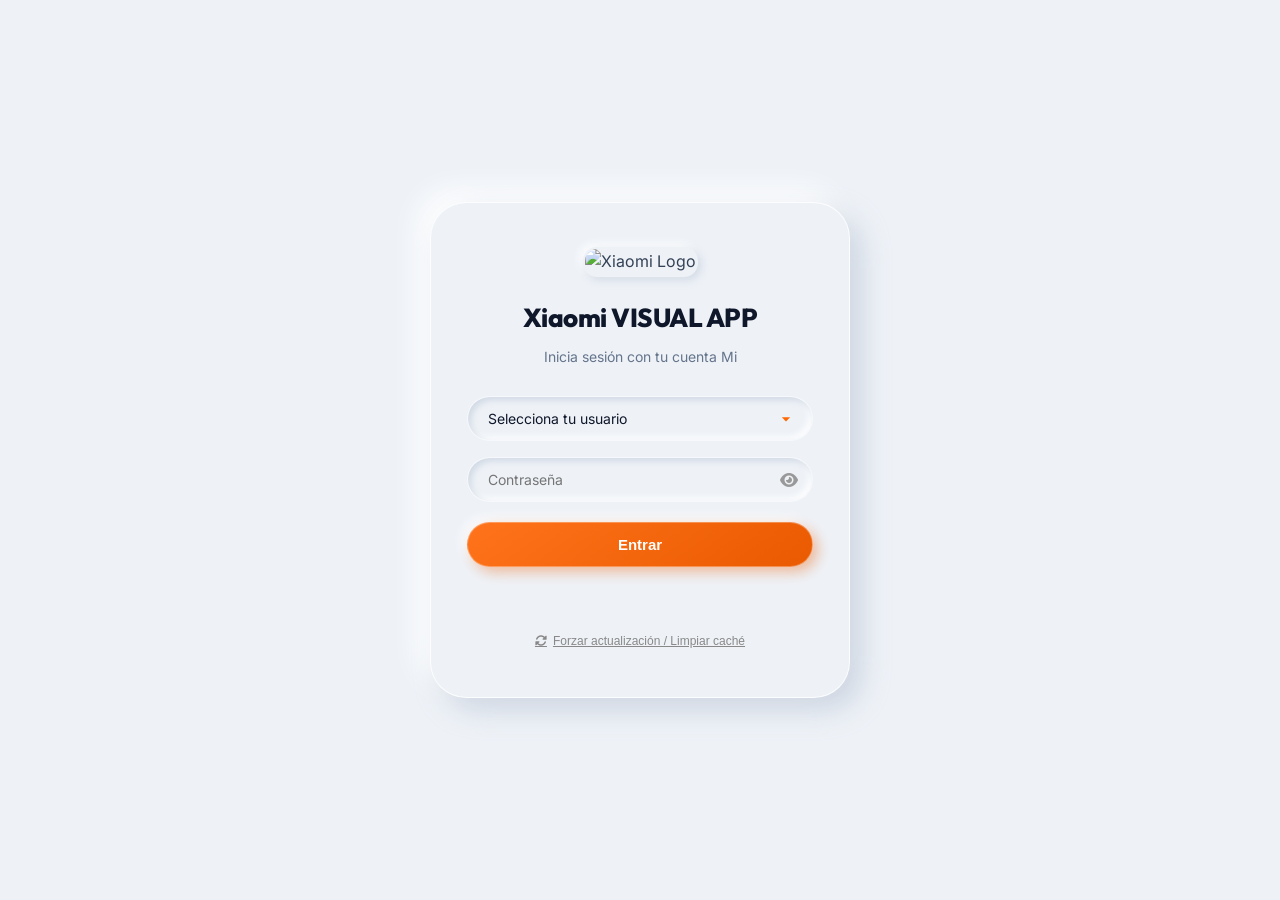
==== commit d0e2e8b5: "Add files via upload" ====
--- a/index.html
+++ b/index.html
@@ -13,7 +13,7 @@
     <link rel="apple-touch-icon" sizes="180x180" href="logo.png?v=219">
     <script>
     // AUTO-PURGA Y FORZADO DE ACTUALIZACIÓN DE CACHÉ
-    const CURRENT_VERSION = 'v231_new_backend_url';
+    const CURRENT_VERSION = 'v233_login_select_polish';
     window.APP_VERSION = CURRENT_VERSION;
 
     window.forceAppUpdate = async function(isAutomatic = true) {
@@ -111,7 +111,7 @@
         }
     })();
     </script>
-    <link rel="stylesheet" href="style_v128.css?v=231">
+    <link rel="stylesheet" href="style_v128.css?v=233">
     <link rel="preconnect" href="https://fonts.googleapis.com">
     <link rel="preconnect" href="https://fonts.gstatic.com" crossorigin>
     <link href="https://fonts.googleapis.com/css2?family=Inter:wght@300;400;500;600;700&family=Outfit:wght@500;600;700;800&display=swap" rel="stylesheet">
@@ -2167,7 +2167,7 @@
     <script src="https://cdnjs.cloudflare.com/ajax/libs/exceljs/4.3.0/exceljs.min.js" defer></script>
 
     <!-- Archivos principales de la aplicación -->
-    <script src="stores_imei_real.js?v=231" defer></script>
-    <script src="main_v130.js?v=231" defer></script>
+    <script src="stores_imei_real.js?v=233" defer></script>
+    <script src="main_v130.js?v=233" defer></script>
 </body>
 </html>
--- a/style_v128.css
+++ b/style_v128.css
@@ -151,14 +151,25 @@
 }
 
 .login-card select {
-    -webkit-appearance: none;
-    -moz-appearance: none;
-    appearance: none;
+    -webkit-appearance: none !important;
+    -moz-appearance: none !important;
+    appearance: none !important;
     background-image: url('data:image/svg+xml;utf8,<svg fill="%23ff6700" height="24" viewBox="0 0 24 24" width="24" xmlns="http://www.w3.org/2000/svg"><path d="M7 10l5 5 5-5z"/></svg>');
     background-repeat: no-repeat;
     background-position: right 16px center;
+    background-size: 20px 20px;
     padding-right: 40px;
     cursor: pointer;
+}
+
+.login-card select::-ms-expand,
+select::-ms-expand {
+    display: none;
+}
+
+.login-card select::picker-icon,
+select::picker-icon {
+    display: none;
 }
 
 .login-card input:focus, .login-card select:focus {
@@ -442,12 +453,13 @@
 }
 
 select.capsule-select {
-    -webkit-appearance: none;
-    -moz-appearance: none;
-    appearance: none;
+    -webkit-appearance: none !important;
+    -moz-appearance: none !important;
+    appearance: none !important;
     background-image: url('data:image/svg+xml;utf8,<svg fill="%23ff6700" height="24" viewBox="0 0 24 24" width="24" xmlns="http://www.w3.org/2000/svg"><path d="M7 10l5 5 5-5z"/></svg>');
     background-repeat: no-repeat;
     background-position: right 10px center;
+    background-size: 20px 20px;
     padding-right: 32px !important;
 }
 
@@ -825,12 +837,13 @@
 }
 
 select {
-    -webkit-appearance: none;
-    -moz-appearance: none;
-    appearance: none;
+    -webkit-appearance: none !important;
+    -moz-appearance: none !important;
+    appearance: none !important;
     background-image: url('data:image/svg+xml;utf8,<svg fill="%23ff6700" height="24" viewBox="0 0 24 24" width="24" xmlns="http://www.w3.org/2000/svg"><path d="M7 10l5 5 5-5z"/></svg>');
     background-repeat: no-repeat;
     background-position: right 12px center;
+    background-size: 20px 20px;
     padding-right: 36px;
     cursor: pointer;
 }
